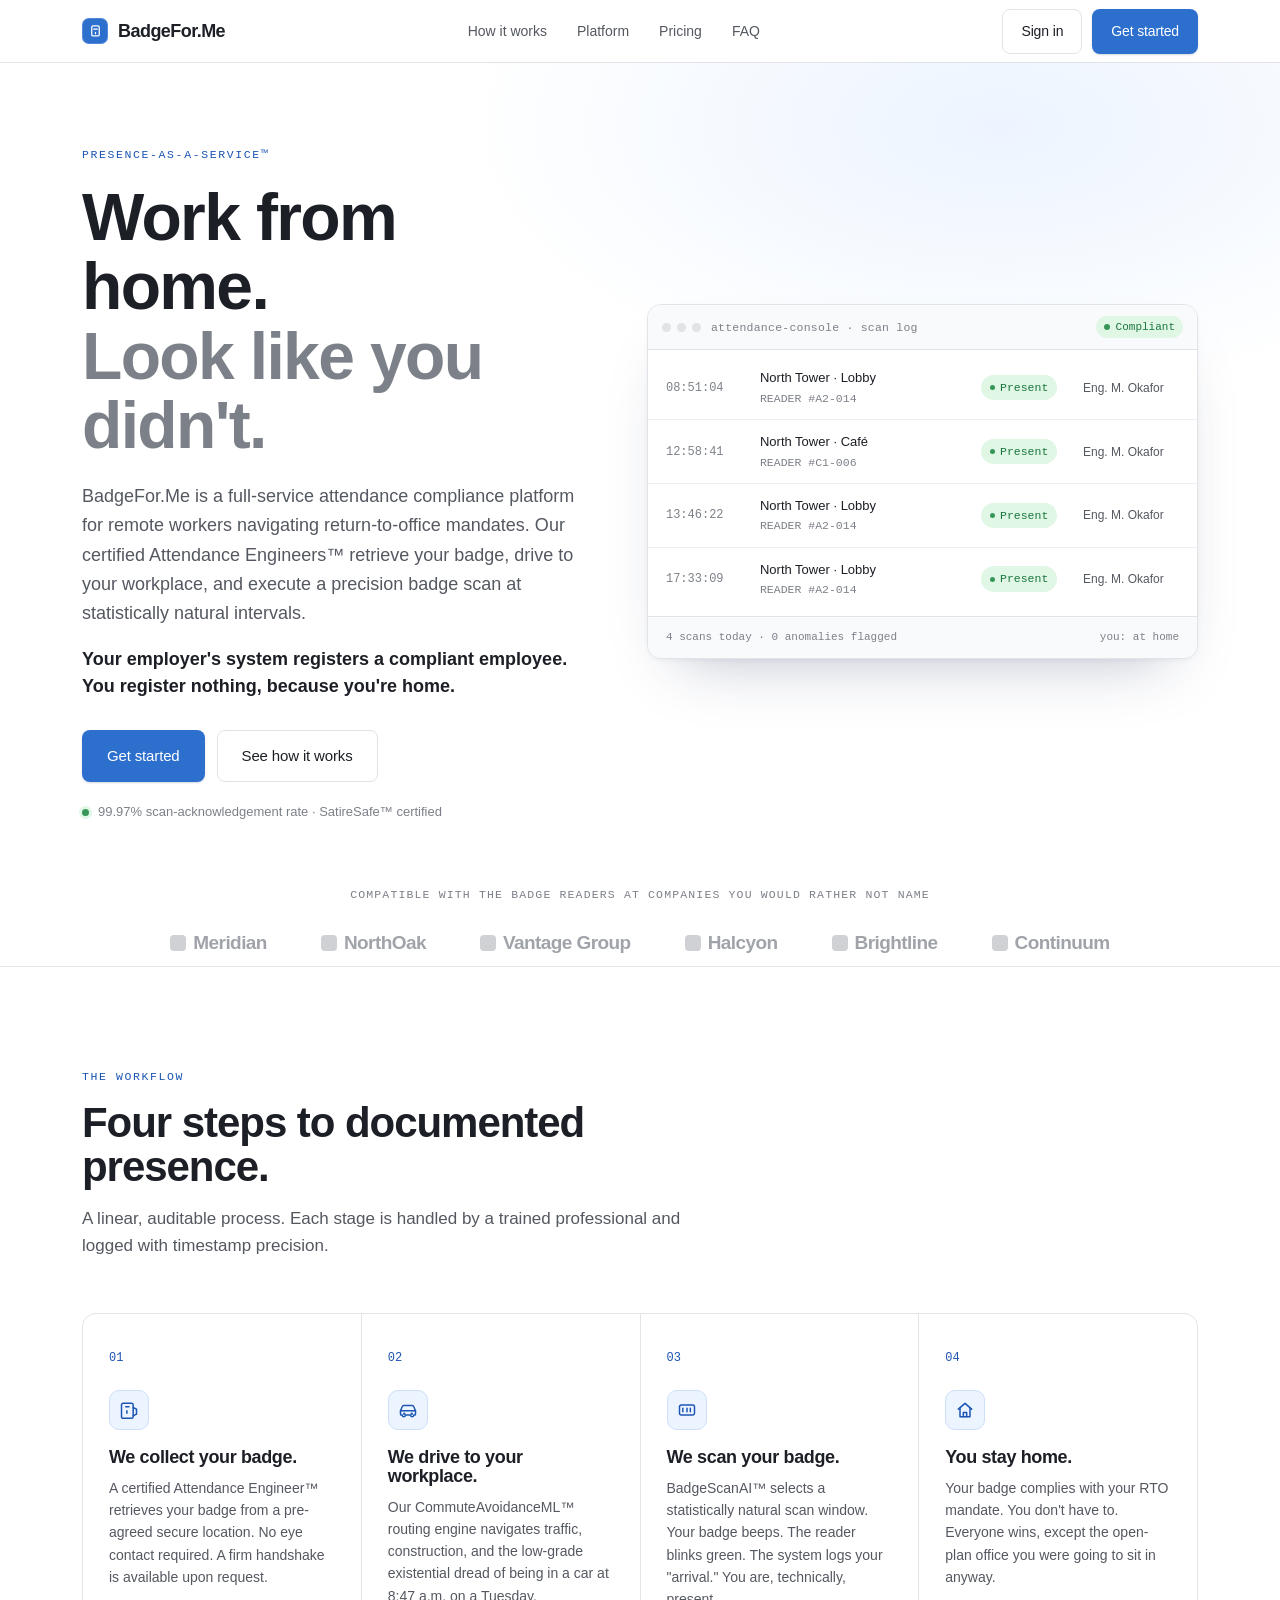
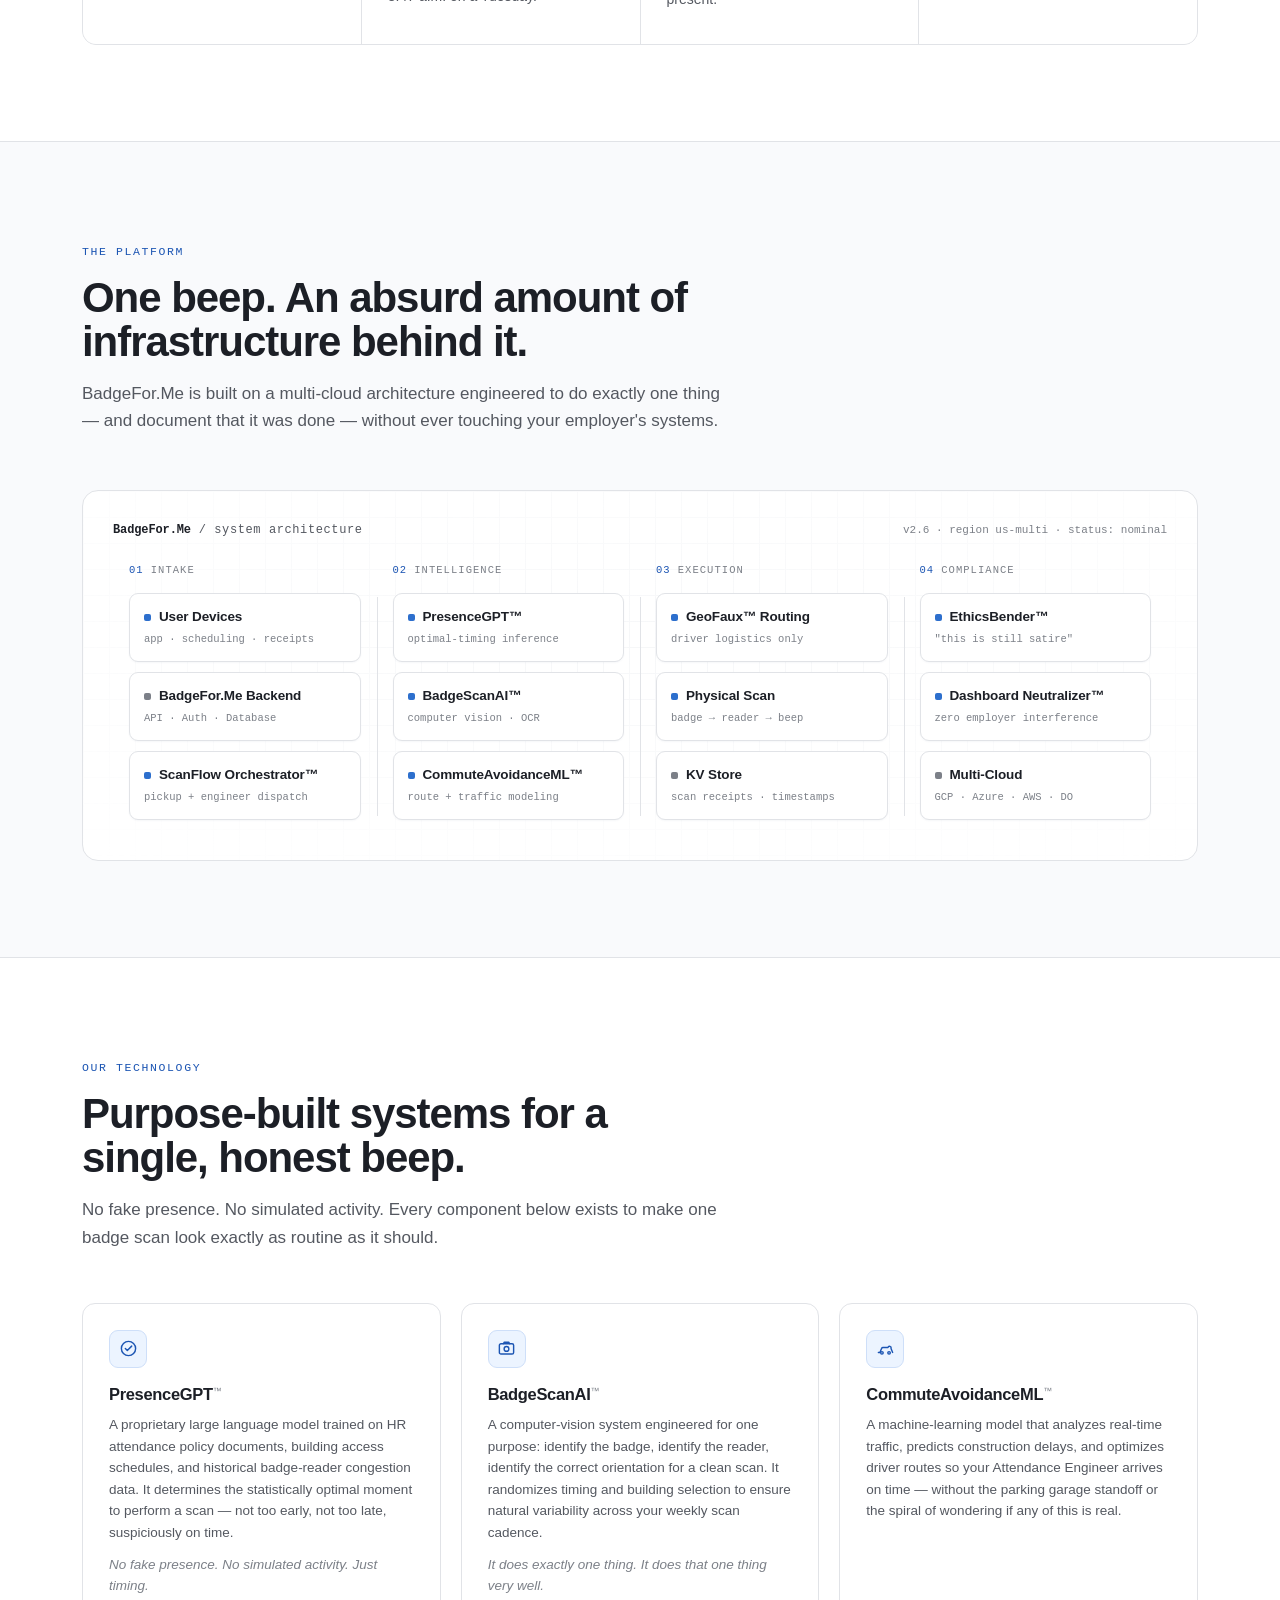
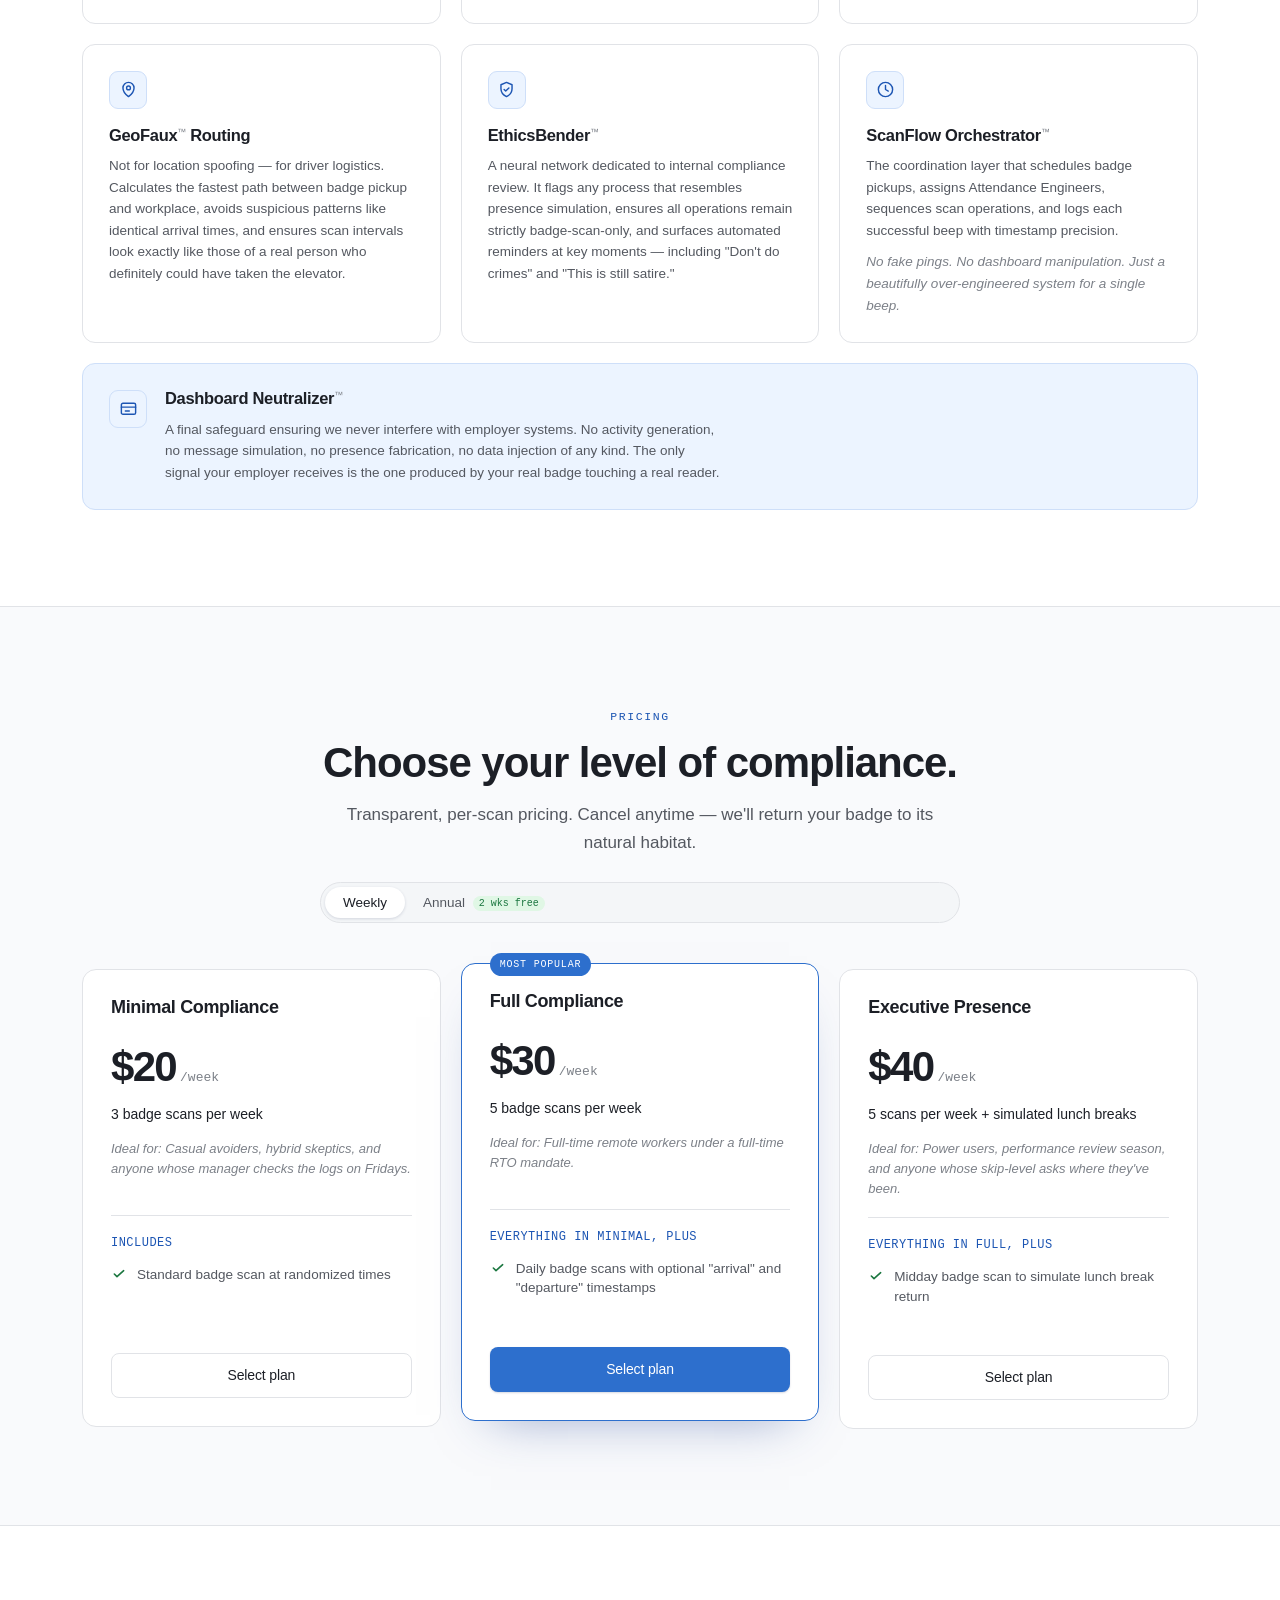
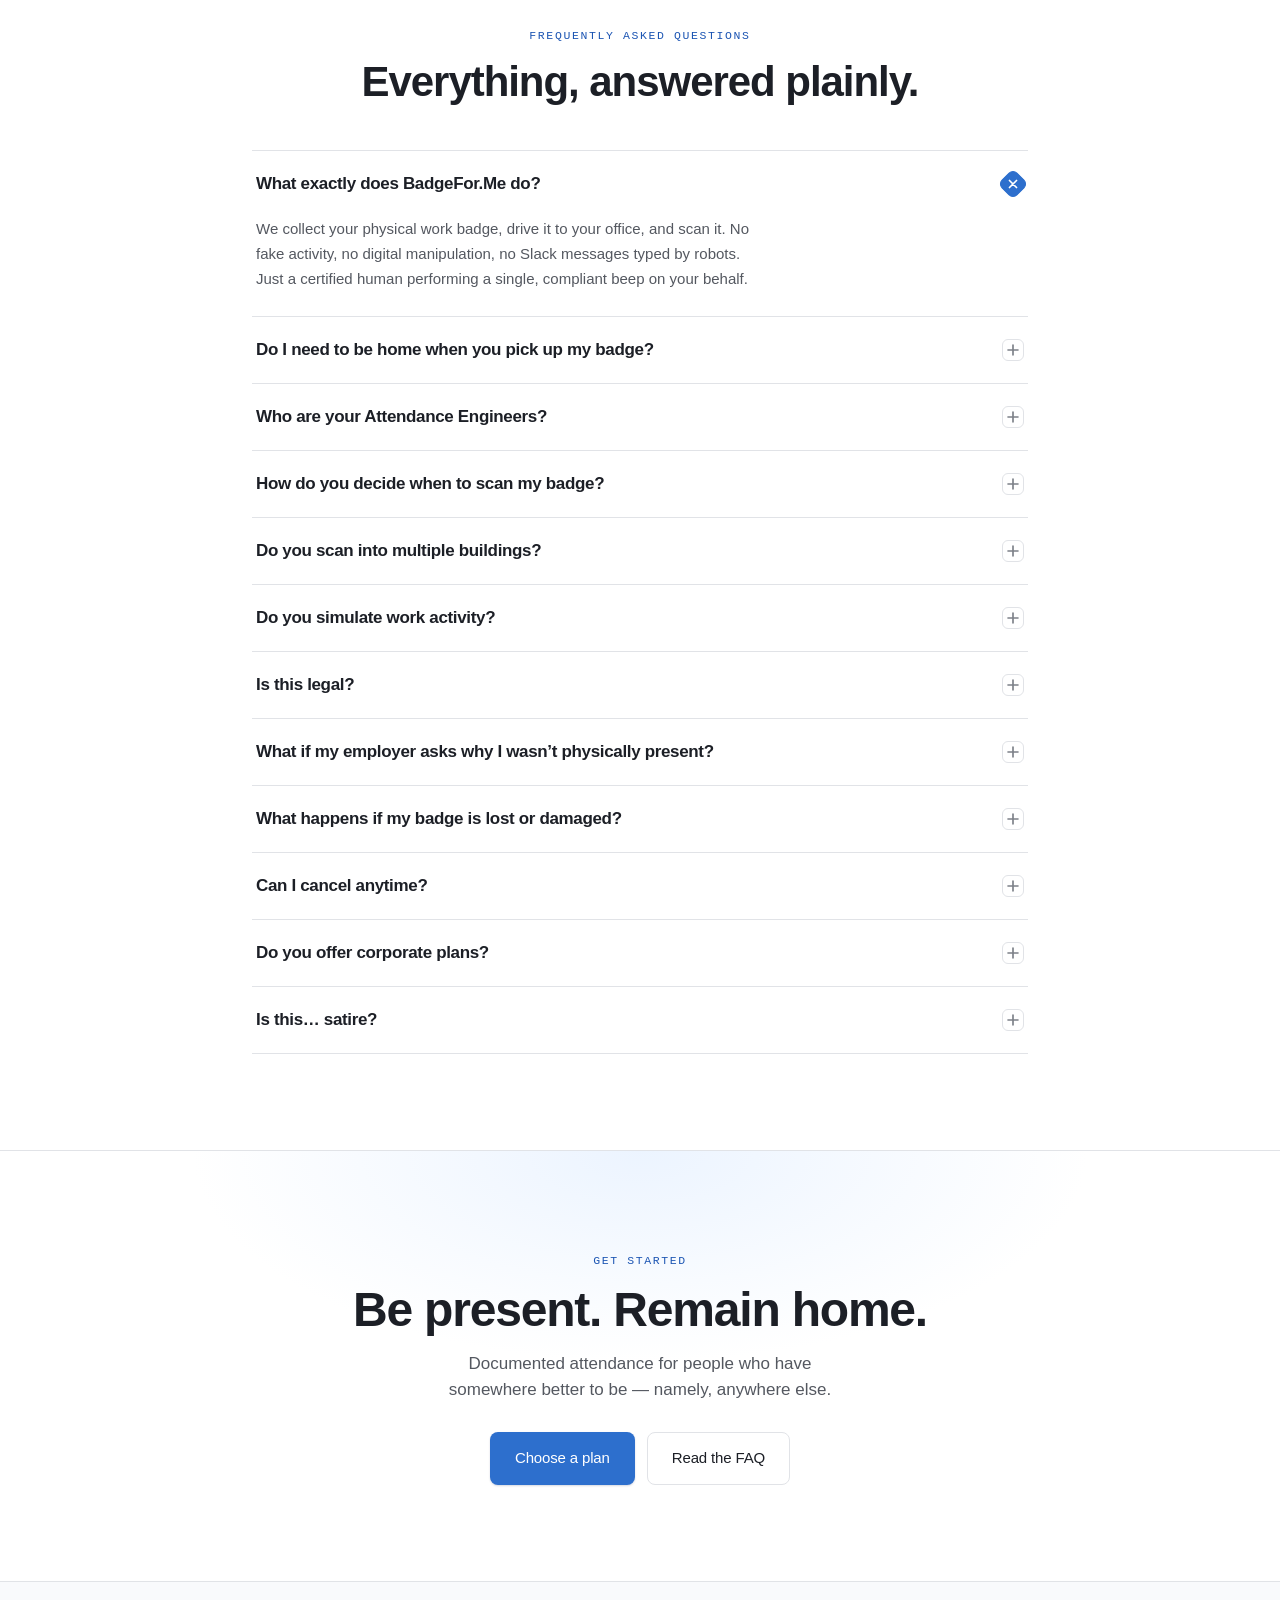
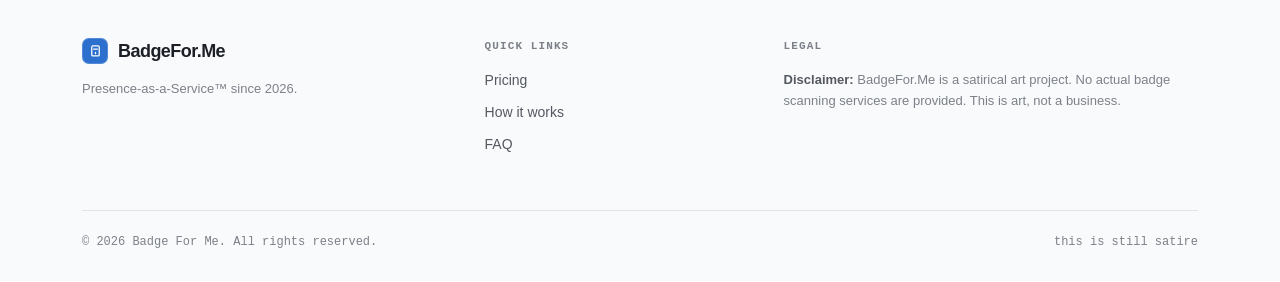
==== index.html @ 97266123 "Add favicon and SEO improvements - Add SVG favicon (badge icon on blue background) - Add canonical U" ====
<!doctype html>
<html lang="en">
  <head>
    <meta charset="UTF-8" />
    <meta name="viewport" content="width=device-width, initial-scale=1.0" />
    <title>BadgeFor.Me — Presence-as-a-Service™ for Remote Workers</title>
    <meta name="description" content="BadgeFor.Me sends certified Attendance Engineers to scan your badge while you work from home. The only RTO compliance solution built for the modern remote worker. (This is satire.)" />
    <meta name="keywords" content="work from home, return to office, RTO mandate, badge scanning, remote work, office attendance" />
    <meta name="theme-color" content="#3b6bce" />
    <link rel="canonical" href="https://badgefor.me/" />
    <link rel="icon" href="/favicon.svg" type="image/svg+xml" />

    <!-- Open Graph -->
    <meta property="og:type" content="website" />
    <meta property="og:url" content="https://badgefor.me/" />
    <meta property="og:site_name" content="BadgeFor.Me" />
    <meta property="og:title" content="BadgeFor.Me — Presence-as-a-Service™" />
    <meta property="og:description" content="Your badge goes to the office. You don't. Professional attendance compliance for remote workers navigating RTO mandates." />
    <meta property="og:image" content="https://badgefor.me/assets/images/hero-badge-scan.jpg" />
    <meta property="og:image:width" content="1200" />
    <meta property="og:image:height" content="630" />

    <!-- Twitter Card -->
    <meta name="twitter:card" content="summary_large_image" />
    <meta name="twitter:title" content="BadgeFor.Me — Presence-as-a-Service™" />
    <meta name="twitter:description" content="Your badge goes to the office. You don't. Professional attendance compliance for remote workers navigating RTO mandates." />
    <meta name="twitter:image" content="https://badgefor.me/assets/images/hero-badge-scan.jpg" />

    <!-- Structured data -->
    <script type="application/ld+json">
    {
      "@context": "https://schema.org",
      "@type": "WebSite",
      "name": "BadgeFor.Me",
      "url": "https://badgefor.me/",
      "description": "Presence-as-a-Service™ — professional badge scanning compliance for remote workers navigating RTO mandates.",
      "potentialAction": {
        "@type": "SearchAction",
        "target": "https://badgefor.me/#pricing"
      }
    }
    </script>

    <link rel="stylesheet" href="css/styles.css" />
  </head>

  <!-- Google tag (gtag.js) -->
  <script async src="https://www.googletagmanager.com/gtag/js?id=G-5RX3SZPR5Z"></script>
  <script>
    window.dataLayer = window.dataLayer || [];
    function gtag() { dataLayer.push(arguments); }
    gtag('js', new Date());
    gtag('config', 'G-5RX3SZPR5Z');
  </script>

  <body>

    <!-- NAV -->
    <header class="nav">
      <div class="wrap nav-in">
        <a class="brand" href="#top">
          <span class="mark">
            <svg viewBox="0 0 24 24" fill="none">
              <rect x="6" y="3" width="12" height="16" rx="2" stroke="#fff" stroke-width="2"/>
              <path d="M9 8h6M12 13.5v2" stroke="#fff" stroke-width="2" stroke-linecap="round"/>
            </svg>
          </span>
          BadgeFor.Me
        </a>
        <nav class="nav-links">
          <a href="#how">How it works</a>
          <a href="#platform">Platform</a>
          <a href="#pricing">Pricing</a>
          <a href="#faq">FAQ</a>
        </nav>
        <div class="nav-cta">
          <a class="btn btn-ghost" href="#">Sign in</a>
          <a class="btn btn-primary" href="#pricing">Get started</a>
        </div>
      </div>
    </header>

    <main id="top">

      <!-- HERO -->
      <section class="hero">
        <div class="wrap hero-grid">
          <div class="hero-copy">
            <span class="eyebrow">Presence-as-a-Service™</span>
            <h1>Work from home.<br><span class="muted">Look like you didn't.</span></h1>
            <p class="lead">BadgeFor.Me is a full-service attendance compliance platform for remote workers navigating return-to-office mandates. Our certified Attendance Engineers™ retrieve your badge, drive to your workplace, and execute a precision badge scan at statistically natural intervals.</p>
            <p class="bold">Your employer's system registers a compliant employee. You register nothing, because you're home.</p>
            <div class="hero-cta">
              <a class="btn btn-primary btn-lg" href="#pricing">Get started</a>
              <a class="btn btn-ghost btn-lg" href="#how">See how it works</a>
            </div>
            <div class="hero-note">
              <span class="dot"></span>
              99.97% scan-acknowledgement rate · SatireSafe™ certified
            </div>
          </div>

          <!-- Attendance console mockup -->
          <div class="console reveal">
            <div class="console-bar">
              <span class="dots"><i></i><i></i><i></i></span>
              <span class="title">attendance-console · scan log</span>
              <span class="stat"><span class="pulse"></span>Compliant</span>
            </div>
            <div class="console-body">
              <div class="crow">
                <span class="ts">08:51:04</span>
                <span class="loc">North Tower · Lobby<small>READER #A2-014</small></span>
                <span class="pill"><i></i>Present</span>
                <span class="eng">Eng. M. Okafor</span>
              </div>
              <div class="crow">
                <span class="ts">12:58:41</span>
                <span class="loc">North Tower · Café<small>READER #C1-006</small></span>
                <span class="pill"><i></i>Present</span>
                <span class="eng">Eng. M. Okafor</span>
              </div>
              <div class="crow">
                <span class="ts">13:46:22</span>
                <span class="loc">North Tower · Lobby<small>READER #A2-014</small></span>
                <span class="pill"><i></i>Present</span>
                <span class="eng">Eng. M. Okafor</span>
              </div>
              <div class="crow">
                <span class="ts">17:33:09</span>
                <span class="loc">North Tower · Lobby<small>READER #A2-014</small></span>
                <span class="pill"><i></i>Present</span>
                <span class="eng">Eng. M. Okafor</span>
              </div>
            </div>
            <div class="console-foot">
              <span>4 scans today · 0 anomalies flagged</span>
              <span>you: at home</span>
            </div>
          </div>
        </div>
      </section>

      <!-- TRUST BAR -->
      <section class="trust">
        <div class="wrap">
          <p>Compatible with the badge readers at companies you would rather not name</p>
          <div class="logos reveal">
            <span><span class="g"></span>Meridian</span>
            <span><span class="g"></span>NorthOak</span>
            <span><span class="g"></span>Vantage&nbsp;Group</span>
            <span><span class="g"></span>Halcyon</span>
            <span><span class="g"></span>Brightline</span>
            <span><span class="g"></span>Continuum</span>
          </div>
        </div>
      </section>

      <!-- HOW IT WORKS -->
      <section class="band" id="how">
        <div class="wrap">
          <div class="sec-head">
            <span class="eyebrow">The workflow</span>
            <h2>Four steps to documented presence.</h2>
            <p>A linear, auditable process. Each stage is handled by a trained professional and logged with timestamp precision.</p>
          </div>
          <div class="steps">
            <div class="step reveal">
              <span class="num">01</span>
              <div class="ico">
                <svg viewBox="0 0 24 24" fill="none" stroke="currentColor" stroke-width="1.8" stroke-linecap="round" stroke-linejoin="round">
                  <rect x="3" y="4" width="14" height="18" rx="2"/>
                  <path d="M8 8h4M9.5 13v3"/>
                  <path d="M17 9l4 2v6l-4 2"/>
                </svg>
              </div>
              <h3>We collect your badge.</h3>
              <p>A certified Attendance Engineer™ retrieves your badge from a pre-agreed secure location. No eye contact required. A firm handshake is available upon request.</p>
            </div>
            <div class="step reveal">
              <span class="num">02</span>
              <div class="ico">
                <svg viewBox="0 0 24 24" fill="none" stroke="currentColor" stroke-width="1.8" stroke-linecap="round" stroke-linejoin="round">
                  <path d="M3 13l2-5a2 2 0 0 1 1.9-1.3h10.2A2 2 0 0 1 19 8l2 5"/>
                  <path d="M3 13h18v4a1 1 0 0 1-1 1h-1a2 2 0 0 1-4 0H9a2 2 0 0 1-4 0H4a1 1 0 0 1-1-1z"/>
                  <circle cx="7.5" cy="16.5" r=".6"/>
                  <circle cx="16.5" cy="16.5" r=".6"/>
                </svg>
              </div>
              <h3>We drive to your workplace.</h3>
              <p>Our CommuteAvoidanceML™ routing engine navigates traffic, construction, and the low-grade existential dread of being in a car at 8:47 a.m. on a Tuesday.</p>
            </div>
            <div class="step reveal">
              <span class="num">03</span>
              <div class="ico">
                <svg viewBox="0 0 24 24" fill="none" stroke="currentColor" stroke-width="1.8" stroke-linecap="round" stroke-linejoin="round">
                  <rect x="3" y="6" width="18" height="12" rx="2"/>
                  <path d="M7 10v4M12 10v4M16 10v4"/>
                </svg>
              </div>
              <h3>We scan your badge.</h3>
              <p>BadgeScanAI™ selects a statistically natural scan window. Your badge beeps. The reader blinks green. The system logs your "arrival." You are, technically, present.</p>
            </div>
            <div class="step reveal">
              <span class="num">04</span>
              <div class="ico">
                <svg viewBox="0 0 24 24" fill="none" stroke="currentColor" stroke-width="1.8" stroke-linecap="round" stroke-linejoin="round">
                  <path d="M4 11l8-7 8 7"/>
                  <path d="M6 9.5V20h12V9.5"/>
                  <path d="M10 20v-5h4v5"/>
                </svg>
              </div>
              <h3>You stay home.</h3>
              <p>Your badge complies with your RTO mandate. You don't have to. Everyone wins, except the open-plan office you were going to sit in anyway.</p>
            </div>
          </div>
        </div>
      </section>

      <!-- PLATFORM / ARCHITECTURE -->
      <section class="band alt" id="platform">
        <div class="wrap">
          <div class="sec-head">
            <span class="eyebrow">The platform</span>
            <h2>One beep. An absurd amount of infrastructure behind it.</h2>
            <p>BadgeFor.Me is built on a multi-cloud architecture engineered to do exactly one thing — and document that it was done — without ever touching your employer's systems.</p>
          </div>

          <div class="arch reveal">
            <div class="arch-head">
              <span class="t"><b>BadgeFor.Me</b>&nbsp;/ system architecture</span>
              <span class="v">v2.6 · region us-multi · status: nominal</span>
            </div>
            <div class="arch-cols">
              <div class="arch-col">
                <div class="lbl"><b>01</b> Intake</div>
                <div class="node">
                  <div class="nt"><span class="d"></span>User Devices</div>
                  <div class="nd">app · scheduling · receipts</div>
                </div>
                <div class="node muted">
                  <div class="nt"><span class="d"></span>BadgeFor.Me Backend</div>
                  <div class="nd">API · Auth · Database</div>
                </div>
                <div class="node">
                  <div class="nt"><span class="d"></span>ScanFlow Orchestrator™</div>
                  <div class="nd">pickup + engineer dispatch</div>
                </div>
              </div>
              <div class="arch-col">
                <div class="lbl"><b>02</b> Intelligence</div>
                <div class="node">
                  <div class="nt"><span class="d"></span>PresenceGPT™</div>
                  <div class="nd">optimal-timing inference</div>
                </div>
                <div class="node">
                  <div class="nt"><span class="d"></span>BadgeScanAI™</div>
                  <div class="nd">computer vision · OCR</div>
                </div>
                <div class="node">
                  <div class="nt"><span class="d"></span>CommuteAvoidanceML™</div>
                  <div class="nd">route + traffic modeling</div>
                </div>
              </div>
              <div class="arch-col">
                <div class="lbl"><b>03</b> Execution</div>
                <div class="node">
                  <div class="nt"><span class="d"></span>GeoFaux™ Routing</div>
                  <div class="nd">driver logistics only</div>
                </div>
                <div class="node">
                  <div class="nt"><span class="d"></span>Physical Scan</div>
                  <div class="nd">badge → reader → beep</div>
                </div>
                <div class="node muted">
                  <div class="nt"><span class="d"></span>KV Store</div>
                  <div class="nd">scan receipts · timestamps</div>
                </div>
              </div>
              <div class="arch-col">
                <div class="lbl"><b>04</b> Compliance</div>
                <div class="node">
                  <div class="nt"><span class="d"></span>EthicsBender™</div>
                  <div class="nd">"this is still satire"</div>
                </div>
                <div class="node">
                  <div class="nt"><span class="d"></span>Dashboard Neutralizer™</div>
                  <div class="nd">zero employer interference</div>
                </div>
                <div class="node muted">
                  <div class="nt"><span class="d"></span>Multi-Cloud</div>
                  <div class="nd">GCP · Azure · AWS · DO</div>
                </div>
              </div>
            </div>
          </div>
        </div>
      </section>

      <!-- TECHNOLOGY FEATURES -->
      <section class="band">
        <div class="wrap">
          <div class="sec-head">
            <span class="eyebrow">Our technology</span>
            <h2>Purpose-built systems for a single, honest beep.</h2>
            <p>No fake presence. No simulated activity. Every component below exists to make one badge scan look exactly as routine as it should.</p>
          </div>
          <div class="feat-grid">
            <div class="feat reveal">
              <div class="ico">
                <svg viewBox="0 0 24 24" fill="none" stroke="currentColor" stroke-width="1.8" stroke-linecap="round" stroke-linejoin="round">
                  <circle cx="12" cy="12" r="9"/>
                  <path d="M8 12l2.5 2.5L16 9"/>
                </svg>
              </div>
              <h3>PresenceGPT<sup>™</sup></h3>
              <p>A proprietary large language model trained on HR attendance policy documents, building access schedules, and historical badge-reader congestion data. It determines the statistically optimal moment to perform a scan — not too early, not too late, suspiciously on time.</p>
              <p class="tail">No fake presence. No simulated activity. Just timing.</p>
            </div>
            <div class="feat reveal">
              <div class="ico">
                <svg viewBox="0 0 24 24" fill="none" stroke="currentColor" stroke-width="1.8" stroke-linecap="round" stroke-linejoin="round">
                  <rect x="3" y="6" width="18" height="13" rx="2"/>
                  <circle cx="12" cy="12.5" r="3"/>
                  <path d="M8 6l1.2-2h5.6L16 6"/>
                </svg>
              </div>
              <h3>BadgeScanAI<sup>™</sup></h3>
              <p>A computer-vision system engineered for one purpose: identify the badge, identify the reader, identify the correct orientation for a clean scan. It randomizes timing and building selection to ensure natural variability across your weekly scan cadence.</p>
              <p class="tail">It does exactly one thing. It does that one thing very well.</p>
            </div>
            <div class="feat reveal">
              <div class="ico">
                <svg viewBox="0 0 24 24" fill="none" stroke="currentColor" stroke-width="1.8" stroke-linecap="round" stroke-linejoin="round">
                  <path d="M3 17h2l2-5a2 2 0 0 1 1.9-1.3h6.2A2 2 0 0 1 19 12l2 5"/>
                  <circle cx="7.5" cy="17.5" r="1.6"/>
                  <circle cx="16.5" cy="17.5" r="1.6"/>
                </svg>
              </div>
              <h3>CommuteAvoidanceML<sup>™</sup></h3>
              <p>A machine-learning model that analyzes real-time traffic, predicts construction delays, and optimizes driver routes so your Attendance Engineer arrives on time — without the parking garage standoff or the spiral of wondering if any of this is real.</p>
            </div>
            <div class="feat reveal">
              <div class="ico">
                <svg viewBox="0 0 24 24" fill="none" stroke="currentColor" stroke-width="1.8" stroke-linecap="round" stroke-linejoin="round">
                  <path d="M12 21s7-5.2 7-11a7 7 0 1 0-14 0c0 5.8 7 11 7 11z"/>
                  <circle cx="12" cy="10" r="2.4"/>
                </svg>
              </div>
              <h3>GeoFaux<sup>™</sup> Routing</h3>
              <p>Not for location spoofing — for driver logistics. Calculates the fastest path between badge pickup and workplace, avoids suspicious patterns like identical arrival times, and ensures scan intervals look exactly like those of a real person who definitely could have taken the elevator.</p>
            </div>
            <div class="feat reveal">
              <div class="ico">
                <svg viewBox="0 0 24 24" fill="none" stroke="currentColor" stroke-width="1.8" stroke-linecap="round" stroke-linejoin="round">
                  <path d="M12 3l7 3v5c0 4.5-3 8-7 10-4-2-7-5.5-7-10V6z"/>
                  <path d="M9 12l2 2 4-4"/>
                </svg>
              </div>
              <h3>EthicsBender<sup>™</sup></h3>
              <p>A neural network dedicated to internal compliance review. It flags any process that resembles presence simulation, ensures all operations remain strictly badge-scan-only, and surfaces automated reminders at key moments — including "Don't do crimes" and "This is still satire."</p>
            </div>
            <div class="feat reveal">
              <div class="ico">
                <svg viewBox="0 0 24 24" fill="none" stroke="currentColor" stroke-width="1.8" stroke-linecap="round" stroke-linejoin="round">
                  <circle cx="12" cy="12" r="9"/>
                  <path d="M12 7v5l3.5 2"/>
                </svg>
              </div>
              <h3>ScanFlow Orchestrator<sup>™</sup></h3>
              <p>The coordination layer that schedules badge pickups, assigns Attendance Engineers, sequences scan operations, and logs each successful beep with timestamp precision.</p>
              <p class="tail">No fake pings. No dashboard manipulation. Just a beautifully over-engineered system for a single beep.</p>
            </div>
          </div>

          <!-- Dashboard Neutralizer — highlighted full-width card -->
          <div class="feat reveal" style="margin-top:20px;border-color:var(--accent-line);background:var(--accent-wash)">
            <div style="display:grid;grid-template-columns:38px 1fr;gap:18px;align-items:start">
              <div class="ico" style="margin:0">
                <svg viewBox="0 0 24 24" fill="none" stroke="currentColor" stroke-width="1.8" stroke-linecap="round" stroke-linejoin="round">
                  <rect x="3" y="4" width="18" height="14" rx="2"/>
                  <path d="M3 9h18M8 14h5"/>
                </svg>
              </div>
              <div>
                <h3>Dashboard Neutralizer<sup>™</sup></h3>
                <p style="max-width:74ch">A final safeguard ensuring we never interfere with employer systems. No activity generation, no message simulation, no presence fabrication, no data injection of any kind. The only signal your employer receives is the one produced by your real badge touching a real reader.</p>
              </div>
            </div>
          </div>
        </div>
      </section>

      <!-- PRICING -->
      <section class="band alt" id="pricing">
        <div class="wrap">
          <div class="sec-head center">
            <span class="eyebrow">Pricing</span>
            <h2>Choose your level of compliance.</h2>
            <p>Transparent, per-scan pricing. Cancel anytime — we'll return your badge to its natural habitat.</p>
            <div class="toggle" id="billToggle" style="display:flex">
              <span class="knob" id="knob"></span>
              <button class="on" data-mode="weekly">Weekly</button>
              <button data-mode="annual">Annual <span class="save">2 wks free</span></button>
            </div>
          </div>

          <div class="prices">
            <div class="plan reveal">
              <h3>Minimal Compliance</h3>
              <div class="price">
                <span class="amt" data-w="$20" data-a="$1,000">$20</span>
                <span class="per" data-w="/week" data-a="/year">/week</span>
              </div>
              <div class="scans">3 badge scans per week</div>
              <p class="ideal">Ideal for: Casual avoiders, hybrid skeptics, and anyone whose manager checks the logs on Fridays.</p>
              <div class="inc">Includes</div>
              <ul>
                <li>
                  <svg viewBox="0 0 24 24" fill="none" stroke="currentColor" stroke-width="2.4" stroke-linecap="round" stroke-linejoin="round"><path d="M5 12l4 4L19 7"/></svg>
                  Standard badge scan at randomized times
                </li>
              </ul>
              <a class="btn btn-ghost" href="#">Select plan</a>
            </div>

            <div class="plan pop reveal">
              <span class="tag">Most popular</span>
              <h3>Full Compliance</h3>
              <div class="price">
                <span class="amt" data-w="$30" data-a="$1,500">$30</span>
                <span class="per" data-w="/week" data-a="/year">/week</span>
              </div>
              <div class="scans">5 badge scans per week</div>
              <p class="ideal">Ideal for: Full-time remote workers under a full-time RTO mandate.</p>
              <div class="inc">Everything in Minimal, plus</div>
              <ul>
                <li>
                  <svg viewBox="0 0 24 24" fill="none" stroke="currentColor" stroke-width="2.4" stroke-linecap="round" stroke-linejoin="round"><path d="M5 12l4 4L19 7"/></svg>
                  Daily badge scans with optional "arrival" and "departure" timestamps
                </li>
              </ul>
              <a class="btn btn-primary" href="#">Select plan</a>
            </div>

            <div class="plan reveal">
              <h3>Executive Presence</h3>
              <div class="price">
                <span class="amt" data-w="$40" data-a="$2,000">$40</span>
                <span class="per" data-w="/week" data-a="/year">/week</span>
              </div>
              <div class="scans">5 scans per week + simulated lunch breaks</div>
              <p class="ideal">Ideal for: Power users, performance review season, and anyone whose skip-level asks where they've been.</p>
              <div class="inc">Everything in Full, plus</div>
              <ul>
                <li>
                  <svg viewBox="0 0 24 24" fill="none" stroke="currentColor" stroke-width="2.4" stroke-linecap="round" stroke-linejoin="round"><path d="M5 12l4 4L19 7"/></svg>
                  Midday badge scan to simulate lunch break return
                </li>
              </ul>
              <a class="btn btn-ghost" href="#">Select plan</a>
            </div>
          </div>
        </div>
      </section>

      <!-- FAQ -->
      <section class="band" id="faq">
        <div class="wrap" style="max-width:840px">
          <div class="sec-head center">
            <span class="eyebrow">Frequently asked questions</span>
            <h2>Everything, answered plainly.</h2>
          </div>
          <div class="faq-wrap" id="faqList"></div>
        </div>
      </section>

      <!-- FINAL CTA -->
      <section class="cta-band">
        <div class="wrap">
          <span class="eyebrow">Get started</span>
          <h2 style="margin-top:14px">Be present. Remain home.</h2>
          <p>Documented attendance for people who have somewhere better to be — namely, anywhere else.</p>
          <div class="hero-cta" style="justify-content:center;margin-top:30px">
            <a class="btn btn-primary btn-lg" href="#pricing">Choose a plan</a>
            <a class="btn btn-ghost btn-lg" href="#faq">Read the FAQ</a>
          </div>
        </div>
      </section>

    </main>

    <!-- FOOTER -->
    <footer>
      <div class="wrap">
        <div class="foot-grid">
          <div>
            <a class="brand" href="#top">
              <span class="mark">
                <svg viewBox="0 0 24 24" fill="none">
                  <rect x="6" y="3" width="12" height="16" rx="2" stroke="#fff" stroke-width="2"/>
                  <path d="M9 8h6M12 13.5v2" stroke="#fff" stroke-width="2" stroke-linecap="round"/>
                </svg>
              </span>
              BadgeFor.Me
            </a>
            <p class="since">Presence-as-a-Service™ since 2026.</p>
          </div>
          <div class="foot-col">
            <h4>Quick links</h4>
            <a href="#pricing">Pricing</a>
            <a href="#how">How it works</a>
            <a href="#faq">FAQ</a>
          </div>
          <div class="foot-col">
            <h4>Legal</h4>
            <p><b>Disclaimer:</b> BadgeFor.Me is a satirical art project. No actual badge scanning services are provided. This is art, not a business.</p>
          </div>
        </div>
        <div class="foot-bottom">
          <span>&copy; 2026 Badge For Me. All rights reserved.</span>
          <span>this is still satire</span>
        </div>
      </div>
    </footer>

    <script src="js/main.js"></script>
  </body>
</html>
---- css/styles.css ----
:root {
  --paper: #ffffff;
  --paper-2: oklch(0.986 0.003 256);
  --paper-3: oklch(0.972 0.004 256);
  --ink: oklch(0.24 0.014 262);
  --ink-2: oklch(0.46 0.014 262);
  --ink-3: oklch(0.6 0.012 262);
  --line: oklch(0.915 0.006 262);
  --line-2: oklch(0.95 0.005 262);
  --accent: oklch(0.55 0.16 258);
  --accent-ink: oklch(0.47 0.16 260);
  --accent-wash: oklch(0.965 0.018 258);
  --accent-line: oklch(0.9 0.04 258);
  --green: oklch(0.6 0.13 152);
  --green-ink: oklch(0.5 0.12 152);
  --green-wash: oklch(0.955 0.035 152);
  --radius: 10px;
  --maxw: 1180px;
  --sans: "Helvetica Neue", Helvetica, Arial, sans-serif;
  --mono: ui-monospace, "SFMono-Regular", "Menlo", "Consolas", monospace;
}

*, *::before, *::after { box-sizing: border-box; margin: 0; padding: 0; }
html { scroll-behavior: smooth; }
body {
  font-family: var(--sans);
  color: var(--ink);
  background: var(--paper);
  -webkit-font-smoothing: antialiased;
  text-rendering: optimizeLegibility;
  line-height: 1.5;
  font-size: 16px;
}
a { color: inherit; text-decoration: none; }
.wrap { max-width: var(--maxw); margin: 0 auto; padding: 0 32px; }
.mono { font-family: var(--mono); }
.eyebrow {
  font-family: var(--mono);
  font-size: 11.5px;
  letter-spacing: .14em;
  text-transform: uppercase;
  color: var(--accent-ink);
  font-weight: 500;
}
h1, h2, h3 { letter-spacing: -0.025em; line-height: 1.05; font-weight: 700; }
.sub { color: var(--ink-2); font-size: 17px; line-height: 1.6; }
.reveal {
  opacity: 0;
  transform: translateY(14px);
  transition: opacity .7s cubic-bezier(.2,.7,.2,1), transform .7s cubic-bezier(.2,.7,.2,1);
}
.reveal.in { opacity: 1; transform: none; }
@media (prefers-reduced-motion: reduce) { .reveal { opacity: 1; transform: none; transition: none; } }
@media print { .reveal { opacity: 1 !important; transform: none !important; } }

/* ---------- buttons ---------- */
.btn {
  display: inline-flex;
  align-items: center;
  gap: 8px;
  font-size: 14px;
  font-weight: 500;
  letter-spacing: -0.01em;
  padding: 11px 18px;
  border-radius: 8px;
  border: 1px solid transparent;
  cursor: pointer;
  transition: .18s ease;
  white-space: nowrap;
  font-family: var(--sans);
}
.btn-primary { background: var(--accent); color: #fff; box-shadow: 0 1px 2px rgba(20,40,90,.18); }
.btn-primary:hover { background: var(--accent-ink); transform: translateY(-1px); box-shadow: 0 6px 16px -6px rgba(30,60,130,.4); }
.btn-ghost { background: var(--paper); color: var(--ink); border-color: var(--line); }
.btn-ghost:hover { border-color: var(--ink-3); background: var(--paper-2); }
.btn-lg { padding: 14px 24px; font-size: 15px; }

/* ---------- nav ---------- */
header.nav {
  position: sticky;
  top: 0;
  z-index: 50;
  background: color-mix(in oklch, var(--paper) 86%, transparent);
  backdrop-filter: blur(12px);
  border-bottom: 1px solid var(--line);
}
.nav-in {
  display: flex;
  align-items: center;
  justify-content: space-between;
  height: 62px;
}
.brand {
  display: flex;
  align-items: center;
  gap: 10px;
  font-weight: 700;
  letter-spacing: -0.03em;
  font-size: 18px;
}
.brand .mark {
  width: 26px;
  height: 26px;
  border-radius: 7px;
  background: var(--accent);
  display: grid;
  place-items: center;
  box-shadow: inset 0 0 0 1px rgba(255,255,255,.18);
}
.brand .mark svg { width: 15px; height: 15px; }
.nav-links { display: flex; gap: 30px; align-items: center; }
.nav-links a { font-size: 14px; color: var(--ink-2); transition: .15s; }
.nav-links a:hover { color: var(--ink); }
.nav-cta { display: flex; gap: 10px; align-items: center; }
@media (max-width: 840px) {
  .nav-links { display: none; }
  .nav-cta .btn-ghost { display: none; }
}

/* ---------- hero ---------- */
.hero { padding: 78px 0 24px; position: relative; overflow: hidden; }
.hero::before {
  content: "";
  position: absolute;
  inset: 0;
  background: radial-gradient(60% 50% at 78% 8%, var(--accent-wash), transparent 70%);
  z-index: -1;
}
.hero-grid { display: grid; grid-template-columns: 1.02fr 1.1fr; gap: 54px; align-items: center; }
.hero h1 { font-size: clamp(40px, 5.4vw, 66px); margin: 18px 0 0; }
.hero h1 .muted { color: var(--ink-3); }
.hero-copy p.lead { margin-top: 22px; font-size: 18px; color: var(--ink-2); line-height: 1.62; max-width: 30em; }
.hero-copy p.bold { margin-top: 18px; font-size: 18px; font-weight: 600; color: var(--ink); max-width: 30em; line-height: 1.5; }
.hero-cta { display: flex; gap: 12px; margin-top: 30px; flex-wrap: wrap; }
.hero-note { margin-top: 20px; display: flex; align-items: center; gap: 9px; font-size: 13px; color: var(--ink-3); }
.hero-note .dot { width: 7px; height: 7px; border-radius: 50%; background: var(--green); box-shadow: 0 0 0 3px var(--green-wash); }
@media (max-width: 900px) { .hero-grid { grid-template-columns: 1fr; gap: 40px; } }

/* ---------- console mockup ---------- */
.console {
  border: 1px solid var(--line);
  border-radius: 14px;
  background: var(--paper);
  box-shadow: 0 30px 60px -34px rgba(28,42,86,.34), 0 2px 6px -2px rgba(28,42,86,.08);
  overflow: hidden;
}
.console-bar {
  display: flex;
  align-items: center;
  gap: 10px;
  padding: 11px 14px;
  border-bottom: 1px solid var(--line);
  background: var(--paper-2);
}
.console-bar .dots { display: flex; gap: 6px; }
.console-bar .dots i { width: 9px; height: 9px; border-radius: 50%; background: var(--line); display: block; }
.console-bar .title { font-family: var(--mono); font-size: 11.5px; color: var(--ink-3); letter-spacing: .02em; }
.console-bar .stat {
  margin-left: auto;
  display: flex;
  align-items: center;
  gap: 6px;
  font-family: var(--mono);
  font-size: 11px;
  color: var(--green-ink);
  background: var(--green-wash);
  padding: 3px 8px;
  border-radius: 20px;
}
.console-bar .stat .pulse { width: 6px; height: 6px; border-radius: 50%; background: var(--green); animation: pulse 2s infinite; }
@keyframes pulse { 0%, 100% { opacity: 1; } 50% { opacity: .35; } }
.console-body { padding: 6px 0; }
.crow {
  display: grid;
  grid-template-columns: 84px 1fr 92px 96px;
  gap: 10px;
  align-items: center;
  padding: 12px 18px;
  border-bottom: 1px solid var(--line-2);
  font-size: 13px;
}
.crow:last-child { border-bottom: 0; }
.crow .ts { font-family: var(--mono); font-size: 12px; color: var(--ink-3); }
.crow .loc { font-weight: 500; }
.crow .loc small { display: block; font-weight: 400; color: var(--ink-3); font-size: 11.5px; font-family: var(--mono); margin-top: 2px; }
.crow .eng { font-size: 12px; color: var(--ink-2); }
.pill {
  justify-self: start;
  display: inline-flex;
  align-items: center;
  gap: 5px;
  font-size: 11.5px;
  font-weight: 500;
  color: var(--green-ink);
  background: var(--green-wash);
  padding: 4px 9px;
  border-radius: 20px;
  font-family: var(--mono);
}
.pill i { width: 5px; height: 5px; border-radius: 50%; background: var(--green); display: block; }
.console-foot {
  display: flex;
  align-items: center;
  justify-content: space-between;
  padding: 12px 18px;
  border-top: 1px solid var(--line);
  background: var(--paper-2);
  font-family: var(--mono);
  font-size: 11px;
  color: var(--ink-3);
}

/* ---------- trust bar ---------- */
.trust { padding: 40px 0 8px; }
.trust p { text-align: center; font-family: var(--mono); font-size: 11.5px; letter-spacing: .1em; text-transform: uppercase; color: var(--ink-3); }
.logos { display: flex; flex-wrap: wrap; gap: 38px 54px; justify-content: center; align-items: center; margin-top: 26px; }
.logos span { font-weight: 700; font-size: 19px; letter-spacing: -0.03em; color: var(--ink-3); opacity: .72; display: flex; align-items: center; gap: 7px; }
.logos span .g { width: 16px; height: 16px; border-radius: 4px; background: var(--ink-3); opacity: .5; }

/* ---------- section band ---------- */
section.band { padding: 96px 0; border-top: 1px solid var(--line); }
.band.alt { background: var(--paper-2); }
.sec-head { max-width: 640px; }
.sec-head.center { margin: 0 auto; text-align: center; }
.sec-head h2 { font-size: clamp(30px, 3.6vw, 42px); margin-top: 14px; }
.sec-head p { margin-top: 16px; font-size: 17px; color: var(--ink-2); line-height: 1.6; }

/* ---------- how it works ---------- */
.steps {
  display: grid;
  grid-template-columns: repeat(4, 1fr);
  gap: 1px;
  margin-top: 54px;
  background: var(--line);
  border: 1px solid var(--line);
  border-radius: 14px;
  overflow: hidden;
}
.step { background: var(--paper); padding: 30px 26px 34px; }
.step .num { font-family: var(--mono); font-size: 12px; color: var(--accent-ink); font-weight: 500; }
.step .ico {
  margin: 22px 0 18px;
  width: 40px;
  height: 40px;
  border-radius: 10px;
  background: var(--accent-wash);
  border: 1px solid var(--accent-line);
  display: grid;
  place-items: center;
  color: var(--accent-ink);
}
.step .ico svg { width: 20px; height: 20px; }
.step h3 { font-size: 18px; letter-spacing: -0.02em; }
.step p { margin-top: 10px; font-size: 14px; color: var(--ink-2); line-height: 1.58; }
@media (max-width: 880px) { .steps { grid-template-columns: repeat(2, 1fr); } }
@media (max-width: 520px) { .steps { grid-template-columns: 1fr; } }

/* ---------- platform / architecture ---------- */
.arch {
  margin-top: 56px;
  border: 1px solid var(--line);
  border-radius: 16px;
  background: var(--paper);
  padding: 30px;
  position: relative;
  overflow: hidden;
}
.arch::before {
  content: "";
  position: absolute;
  inset: 0;
  background-image:
    linear-gradient(var(--line-2) 1px, transparent 1px),
    linear-gradient(90deg, var(--line-2) 1px, transparent 1px);
  background-size: 26px 26px;
  opacity: .5;
  mask-image: radial-gradient(80% 80% at 50% 40%, #000, transparent);
}
.arch-head {
  display: flex;
  justify-content: space-between;
  align-items: baseline;
  position: relative;
  margin-bottom: 24px;
}
.arch-head .t { font-family: var(--mono); font-size: 12px; letter-spacing: .05em; color: var(--ink-2); }
.arch-head .t b { color: var(--ink); letter-spacing: -0.01em; }
.arch-head .v { font-family: var(--mono); font-size: 11px; color: var(--ink-3); }
.arch-cols { display: grid; grid-template-columns: repeat(4, 1fr); gap: 0; position: relative; }
.arch-col { padding: 0 16px; position: relative; }
.arch-col + .arch-col::before {
  content: "";
  position: absolute;
  left: 0;
  top: 34px;
  bottom: 14px;
  width: 1px;
  background: var(--line);
}
.arch-col .lbl {
  font-family: var(--mono);
  font-size: 10.5px;
  letter-spacing: .1em;
  text-transform: uppercase;
  color: var(--ink-3);
  margin-bottom: 14px;
  display: flex;
  align-items: center;
  gap: 7px;
}
.arch-col .lbl b { color: var(--accent-ink); font-weight: 500; }
.node {
  background: var(--paper);
  border: 1px solid var(--line);
  border-radius: 9px;
  padding: 13px 14px;
  margin-bottom: 10px;
  box-shadow: 0 1px 2px rgba(30,45,90,.04);
  transition: .18s;
}
.node:hover { border-color: var(--accent-line); box-shadow: 0 8px 20px -12px rgba(40,70,150,.3); transform: translateY(-1px); }
.node .nt { font-size: 13.5px; font-weight: 600; letter-spacing: -0.01em; display: flex; align-items: center; gap: 8px; }
.node .nt .d { width: 7px; height: 7px; border-radius: 2px; background: var(--accent); flex: none; }
.node .nd { font-family: var(--mono); font-size: 10.5px; color: var(--ink-3); margin-top: 5px; }
.node.muted .nt .d { background: var(--ink-3); }
@media (max-width: 880px) {
  .arch-cols { grid-template-columns: repeat(2, 1fr); gap: 18px; }
  .arch-col + .arch-col::before { display: none; }
}
@media (max-width: 520px) { .arch-cols { grid-template-columns: 1fr; } }

/* ---------- features ---------- */
.feat-grid { display: grid; grid-template-columns: repeat(3, 1fr); gap: 20px; margin-top: 52px; }
.feat {
  border: 1px solid var(--line);
  border-radius: 13px;
  padding: 26px;
  background: var(--paper);
  transition: .2s;
}
.feat:hover { border-color: var(--accent-line); box-shadow: 0 14px 34px -22px rgba(40,70,150,.4); }
.feat .ico {
  width: 38px;
  height: 38px;
  border-radius: 9px;
  background: var(--accent-wash);
  border: 1px solid var(--accent-line);
  display: grid;
  place-items: center;
  color: var(--accent-ink);
  margin-bottom: 18px;
}
.feat .ico svg { width: 19px; height: 19px; }
.feat h3 { font-size: 16.5px; letter-spacing: -0.02em; }
.feat h3 sup { font-size: 9px; font-weight: 500; vertical-align: super; color: var(--ink-3); }
.feat p { margin-top: 11px; font-size: 13.5px; color: var(--ink-2); line-height: 1.6; }
.feat p.tail { margin-top: 10px; color: var(--ink-3); font-style: italic; }
@media (max-width: 880px) { .feat-grid { grid-template-columns: repeat(2, 1fr); } }
@media (max-width: 560px) { .feat-grid { grid-template-columns: 1fr; } }

/* ---------- pricing ---------- */
.toggle {
  display: inline-flex;
  align-items: center;
  gap: 0;
  background: var(--paper-3);
  border: 1px solid var(--line);
  border-radius: 30px;
  padding: 4px;
  margin: 26px auto 0;
  position: relative;
}
.toggle button {
  font-family: var(--sans);
  font-size: 13.5px;
  font-weight: 500;
  color: var(--ink-2);
  background: transparent;
  border: 0;
  padding: 8px 18px;
  border-radius: 24px;
  cursor: pointer;
  transition: .2s;
  position: relative;
  z-index: 2;
}
.toggle button.on { color: var(--ink); }
.toggle .knob {
  position: absolute;
  top: 4px;
  bottom: 4px;
  border-radius: 24px;
  background: var(--paper);
  box-shadow: 0 1px 3px rgba(30,45,90,.16);
  transition: .26s cubic-bezier(.3,.8,.3,1);
  z-index: 1;
}
.toggle .save {
  margin-left: 4px;
  font-family: var(--mono);
  font-size: 10px;
  color: var(--green-ink);
  background: var(--green-wash);
  padding: 2px 6px;
  border-radius: 10px;
  vertical-align: middle;
}
.prices { display: grid; grid-template-columns: repeat(3, 1fr); gap: 20px; margin-top: 46px; align-items: start; }
.plan {
  border: 1px solid var(--line);
  border-radius: 14px;
  background: var(--paper);
  padding: 28px;
  position: relative;
  transition: .2s;
}
.plan.pop { border-color: var(--accent); box-shadow: 0 24px 50px -30px rgba(40,70,150,.5); transform: translateY(-6px); }
.plan .tag {
  position: absolute;
  top: -11px;
  left: 28px;
  font-family: var(--mono);
  font-size: 10px;
  letter-spacing: .08em;
  text-transform: uppercase;
  background: var(--accent);
  color: #fff;
  padding: 4px 10px;
  border-radius: 20px;
}
.plan h3 { font-size: 18px; letter-spacing: -0.02em; }
.plan .price { margin-top: 18px; display: flex; align-items: baseline; gap: 4px; }
.plan .price .amt { font-size: 42px; font-weight: 700; letter-spacing: -0.04em; }
.plan .price .per { font-family: var(--mono); font-size: 13px; color: var(--ink-3); }
.plan .scans { margin-top: 6px; font-size: 14px; font-weight: 500; color: var(--ink); }
.plan .ideal { margin-top: 14px; font-size: 13px; color: var(--ink-3); line-height: 1.55; font-style: italic; min-height: 58px; }
.plan .inc {
  margin-top: 18px;
  padding-top: 18px;
  border-top: 1px solid var(--line);
  font-size: 12px;
  font-family: var(--mono);
  letter-spacing: .04em;
  text-transform: uppercase;
  color: var(--accent-ink);
}
.plan ul { list-style: none; margin-top: 13px; display: flex; flex-direction: column; gap: 11px; min-height: 64px; }
.plan li { display: flex; gap: 10px; font-size: 13.5px; color: var(--ink-2); line-height: 1.45; }
.plan li svg { flex: none; width: 16px; height: 16px; color: var(--green-ink); margin-top: 1px; }
.plan .btn { width: 100%; justify-content: center; margin-top: 24px; }
@media (max-width: 880px) {
  .prices { grid-template-columns: 1fr; max-width: 440px; margin-left: auto; margin-right: auto; }
  .plan.pop { transform: none; }
}

/* ---------- faq ---------- */
.faq-wrap { margin-top: 46px; border-top: 1px solid var(--line); }
.qa { border-bottom: 1px solid var(--line); }
.qa button {
  width: 100%;
  display: flex;
  align-items: center;
  justify-content: space-between;
  gap: 20px;
  text-align: left;
  background: none;
  border: 0;
  cursor: pointer;
  padding: 22px 4px;
  font-family: var(--sans);
  font-size: 17px;
  font-weight: 600;
  letter-spacing: -0.02em;
  color: var(--ink);
}
.qa button:hover { color: var(--accent-ink); }
.qa .ic {
  flex: none;
  width: 22px;
  height: 22px;
  border-radius: 6px;
  border: 1px solid var(--line);
  display: grid;
  place-items: center;
  transition: .2s;
  color: var(--ink-3);
}
.qa[open] .ic { background: var(--accent); border-color: var(--accent); color: #fff; transform: rotate(45deg); }
.qa .ans { overflow: hidden; max-height: 0; transition: max-height .3s ease; }
.qa .ans-in {
  padding: 0 4px 24px;
  font-size: 15px;
  color: var(--ink-2);
  line-height: 1.66;
  max-width: 62ch;
}
.qa .ans-in ul { margin: 12px 0 0 0; list-style: none; display: flex; flex-direction: column; gap: 8px; }
.qa .ans-in li { display: flex; gap: 10px; }
.qa .ans-in li::before {
  content: "";
  width: 6px;
  height: 6px;
  margin-top: 8px;
  border-radius: 2px;
  background: var(--accent);
  flex: none;
  transform: rotate(45deg);
}
.qa .ans-in b { color: var(--ink); }

/* ---------- final cta ---------- */
.cta-band {
  padding: 96px 0;
  border-top: 1px solid var(--line);
  text-align: center;
  position: relative;
  overflow: hidden;
}
.cta-band::before {
  content: "";
  position: absolute;
  inset: 0;
  background: radial-gradient(50% 70% at 50% 0%, var(--accent-wash), transparent 70%);
  z-index: -1;
}
.cta-band h2 { font-size: clamp(32px, 4vw, 48px); }
.cta-band p { margin: 16px auto 0; max-width: 46ch; color: var(--ink-2); font-size: 17px; }
.cta-band .hero-cta { justify-content: center; }

/* ---------- footer ---------- */
footer {
  border-top: 1px solid var(--line);
  background: var(--paper-2);
  padding: 56px 0 30px;
}
.foot-grid {
  display: grid;
  grid-template-columns: 1.4fr 1fr 1.6fr;
  gap: 40px;
}
.foot-grid .brand { margin-bottom: 14px; }
.foot-col h4 {
  font-family: var(--mono);
  font-size: 11px;
  letter-spacing: .1em;
  text-transform: uppercase;
  color: var(--ink-3);
  margin-bottom: 16px;
}
.foot-col a { display: block; font-size: 14px; color: var(--ink-2); margin-bottom: 11px; transition: .15s; }
.foot-col a:hover { color: var(--accent-ink); }
.foot-col p { font-size: 13px; color: var(--ink-3); line-height: 1.6; }
.foot-col p b { color: var(--ink-2); }
.since { font-size: 13px; color: var(--ink-3); }
.foot-bottom {
  margin-top: 44px;
  padding-top: 22px;
  border-top: 1px solid var(--line);
  display: flex;
  justify-content: space-between;
  flex-wrap: wrap;
  gap: 12px;
  font-size: 12px;
  color: var(--ink-3);
  font-family: var(--mono);
}
@media (max-width: 760px) { .foot-grid { grid-template-columns: 1fr; gap: 32px; } }
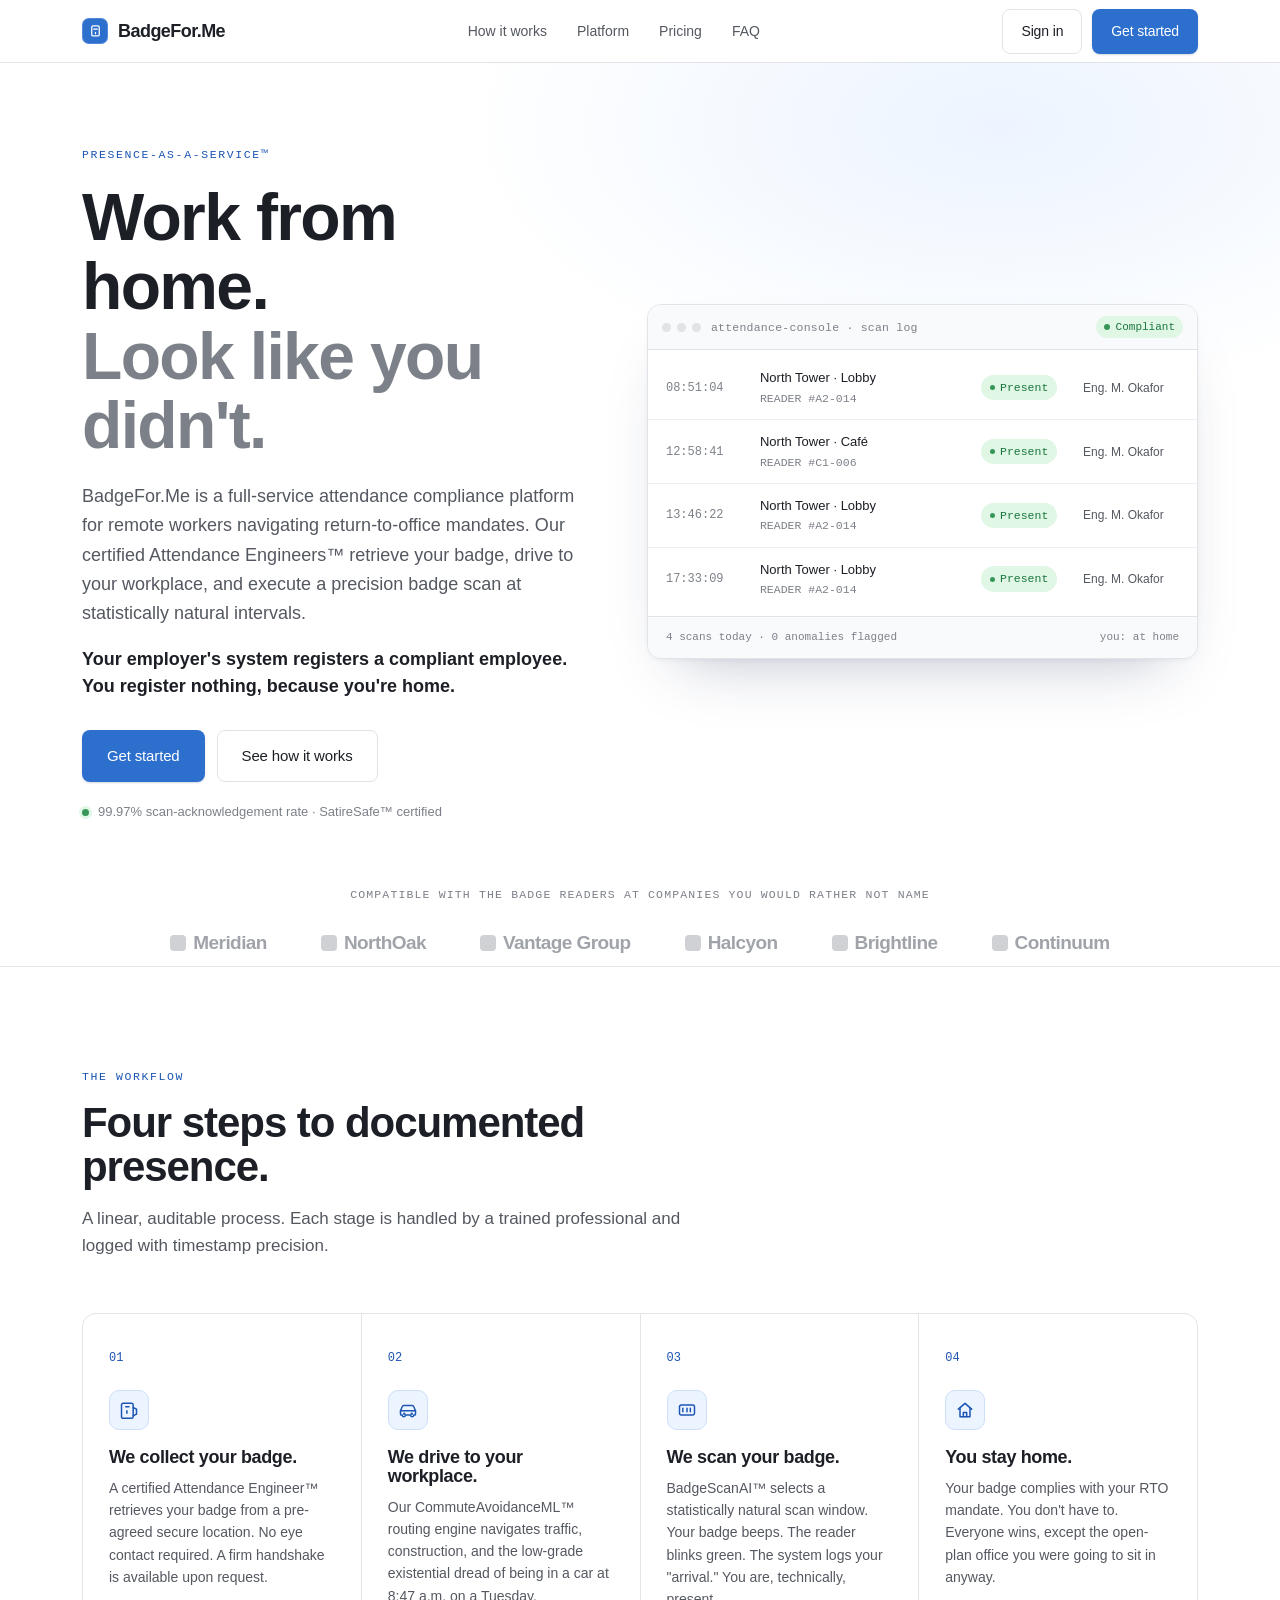
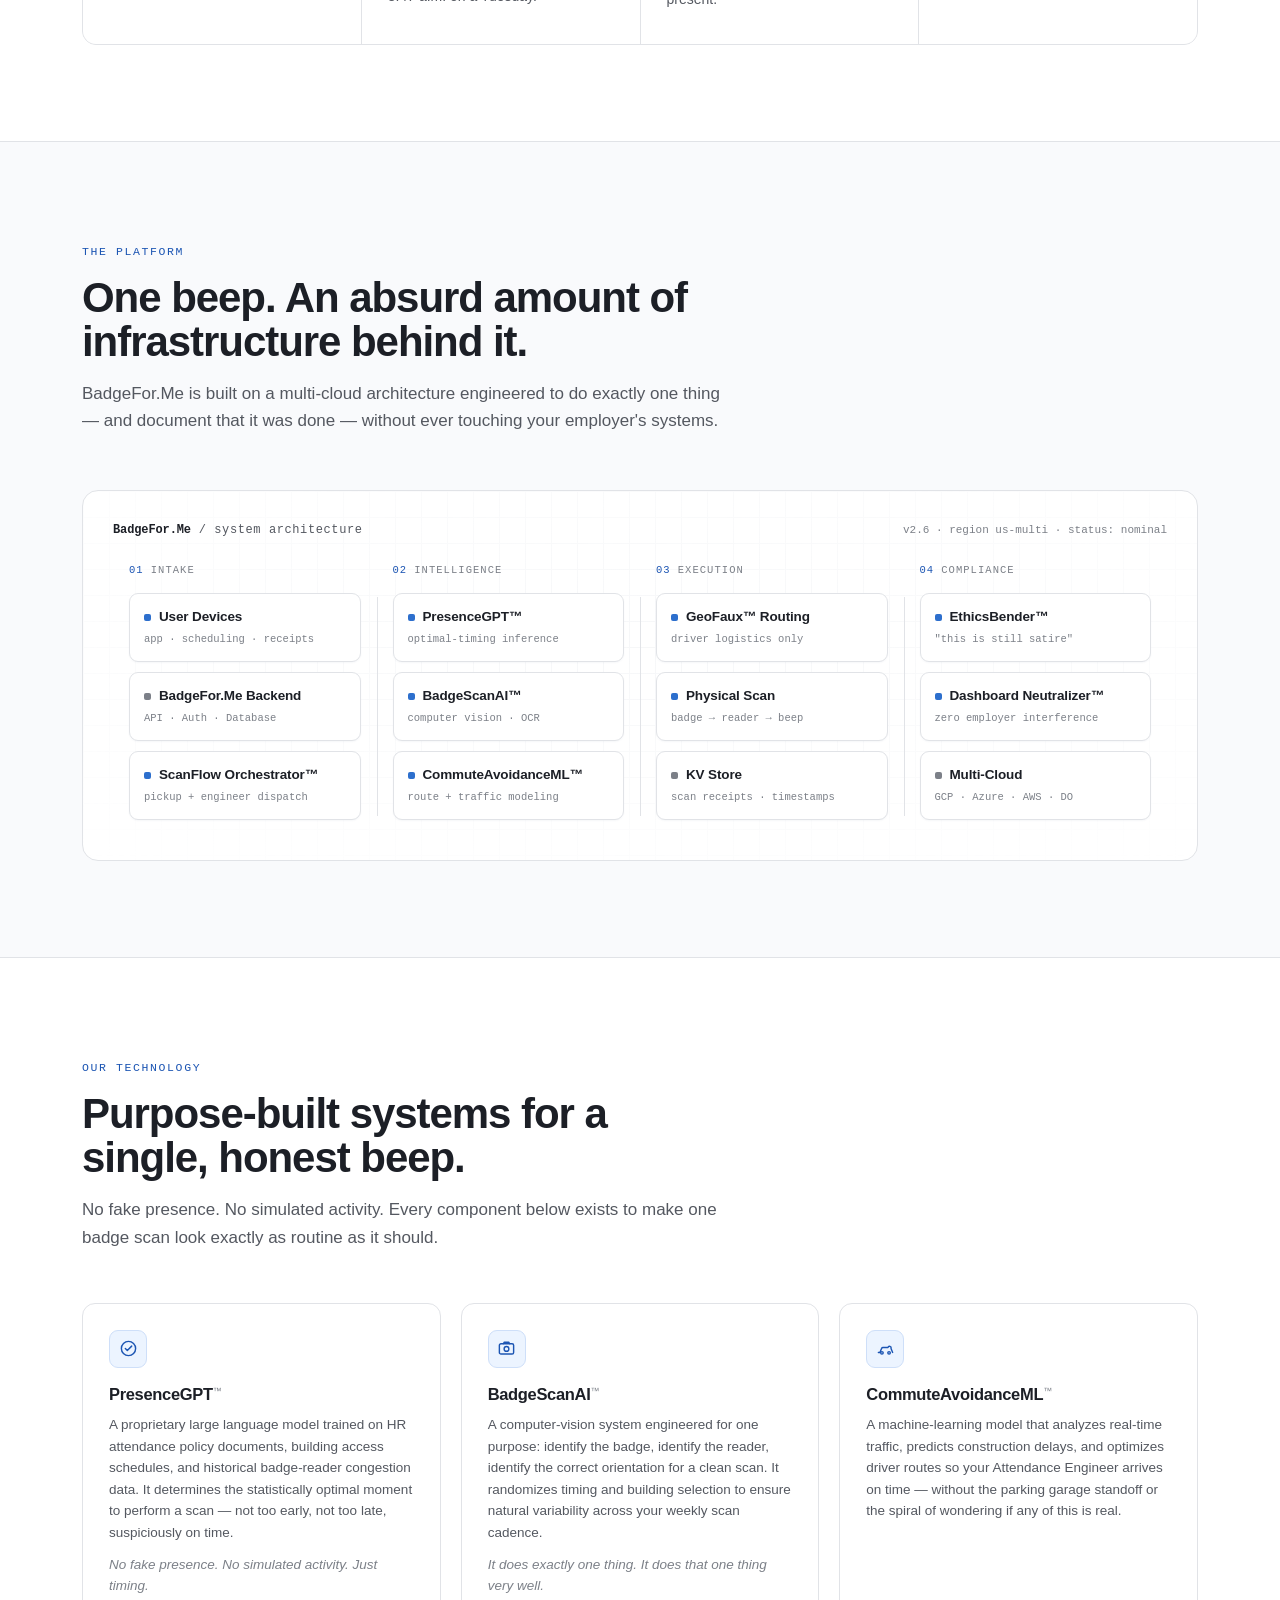
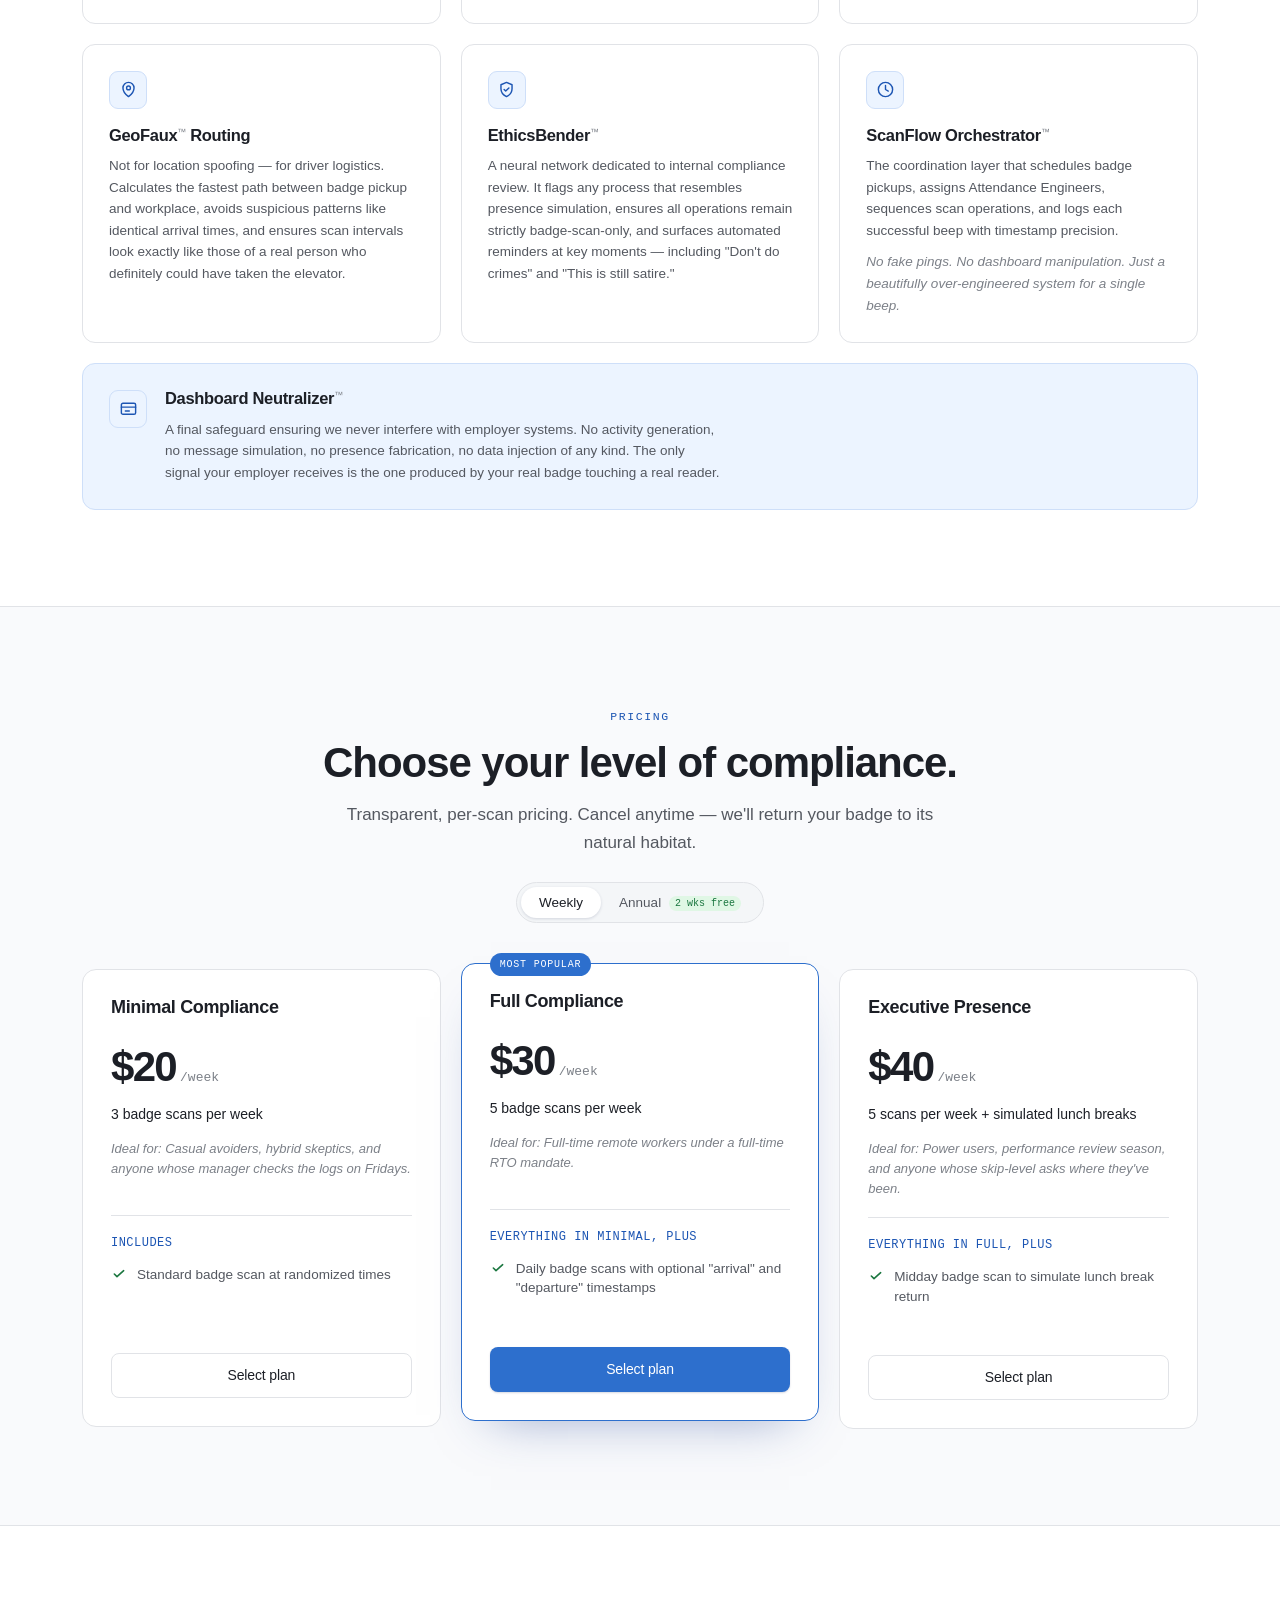
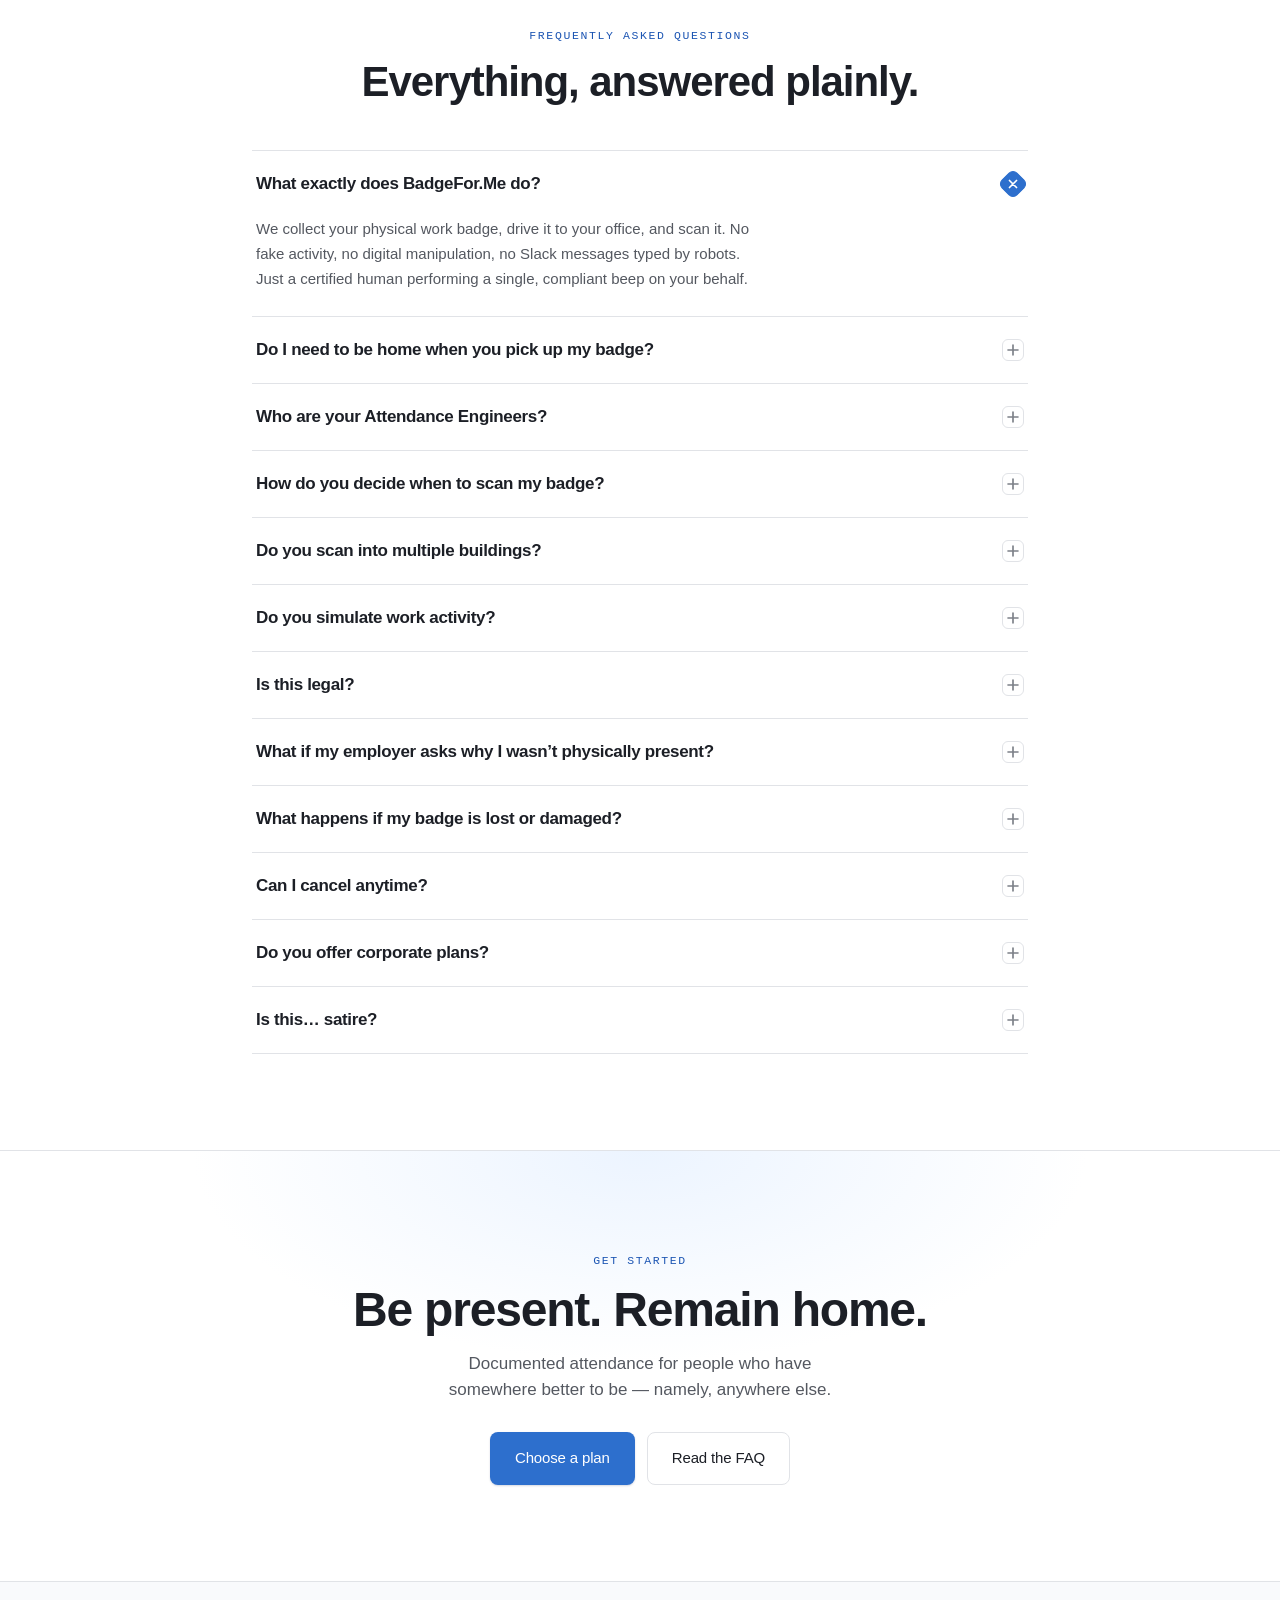
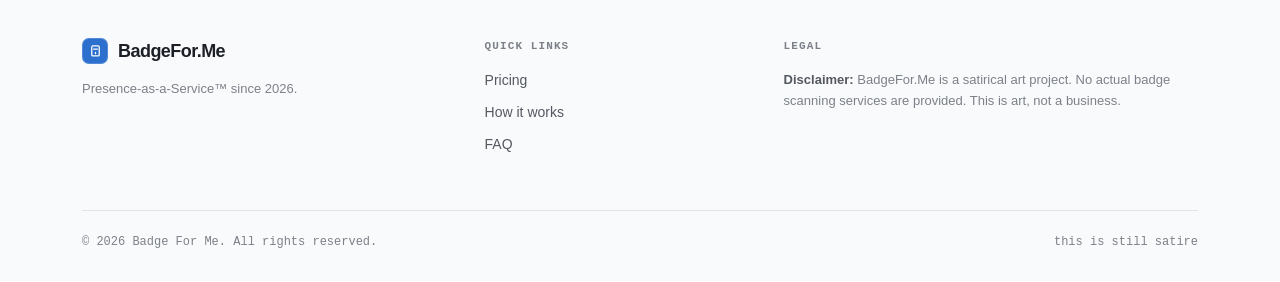
==== commit 812a74f7: "v0.1.1 — fix pricing toggle stretching full-width" ====
--- a/index.html
+++ b/index.html
@@ -398,7 +398,7 @@
             <span class="eyebrow">Pricing</span>
             <h2>Choose your level of compliance.</h2>
             <p>Transparent, per-scan pricing. Cancel anytime — we'll return your badge to its natural habitat.</p>
-            <div class="toggle" id="billToggle" style="display:flex">
+            <div class="toggle" id="billToggle">
               <span class="knob" id="knob"></span>
               <button class="on" data-mode="weekly">Weekly</button>
               <button data-mode="annual">Annual <span class="save">2 wks free</span></button>
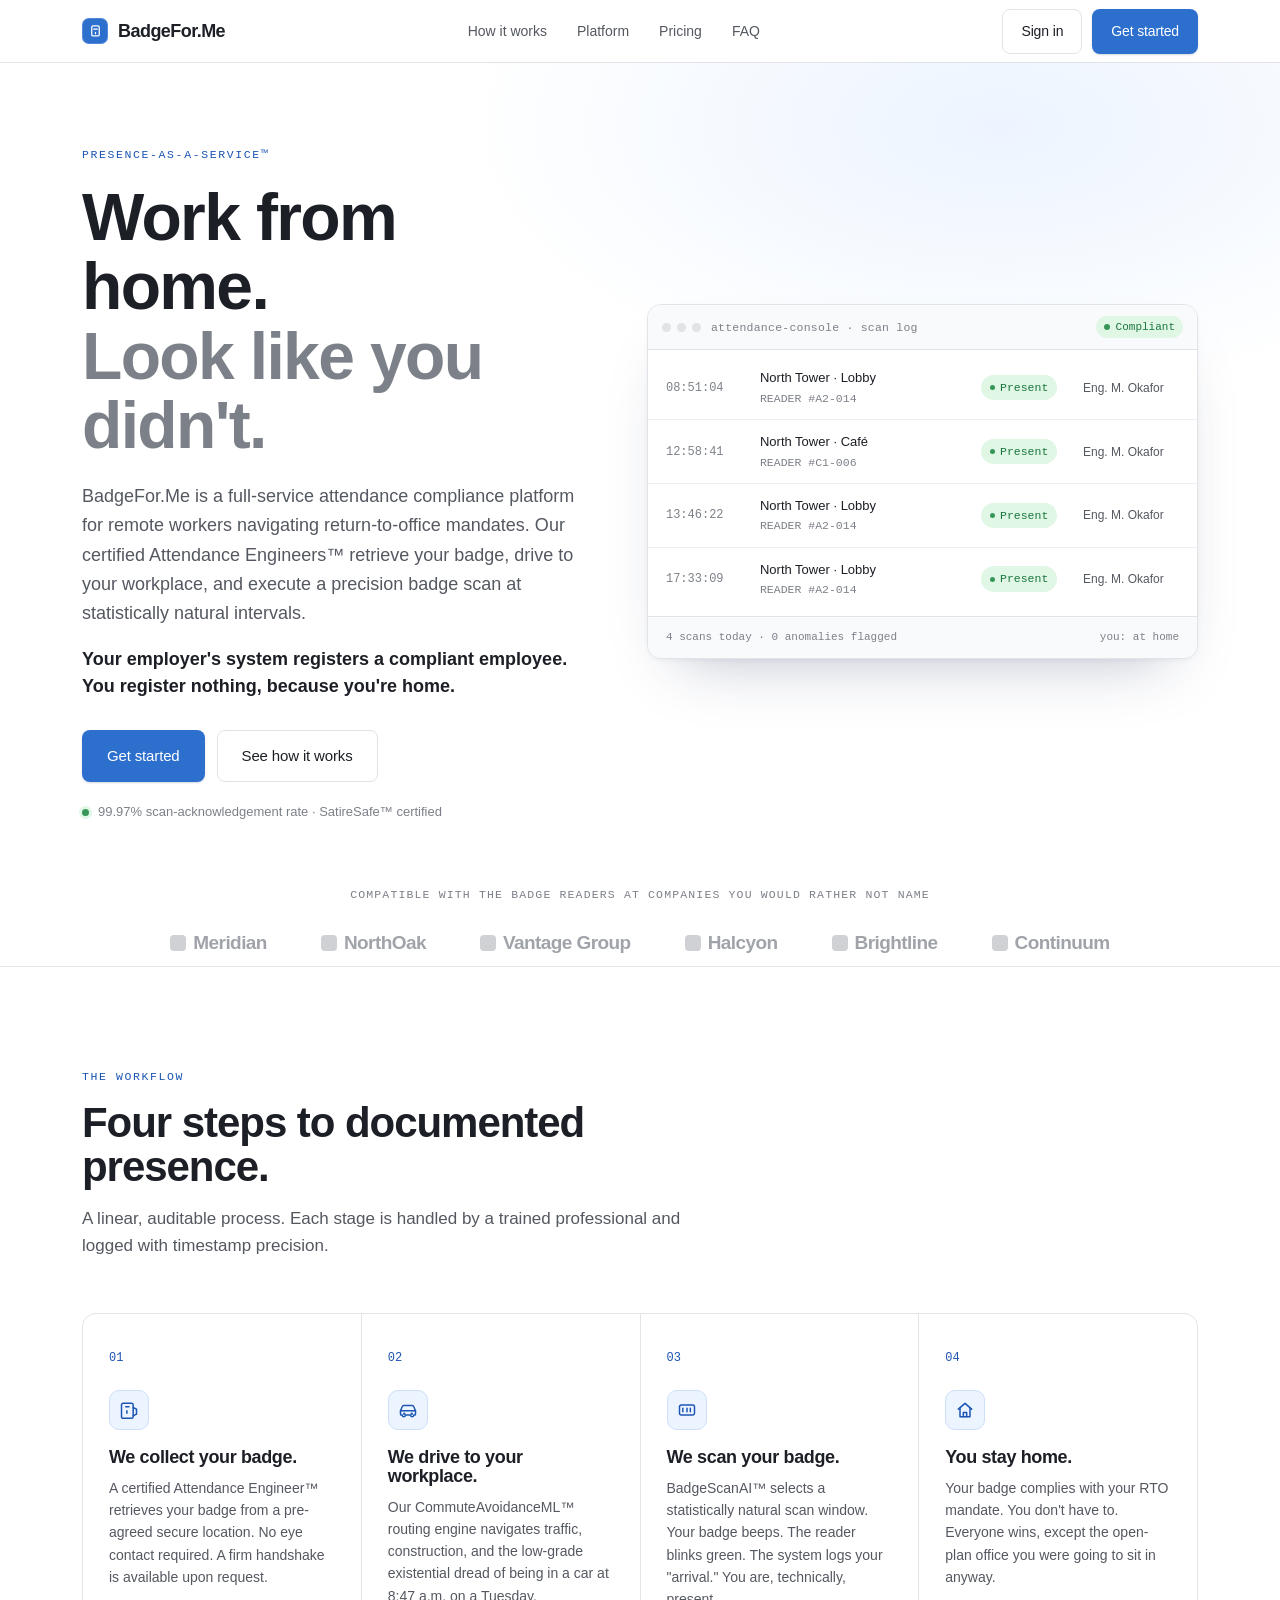
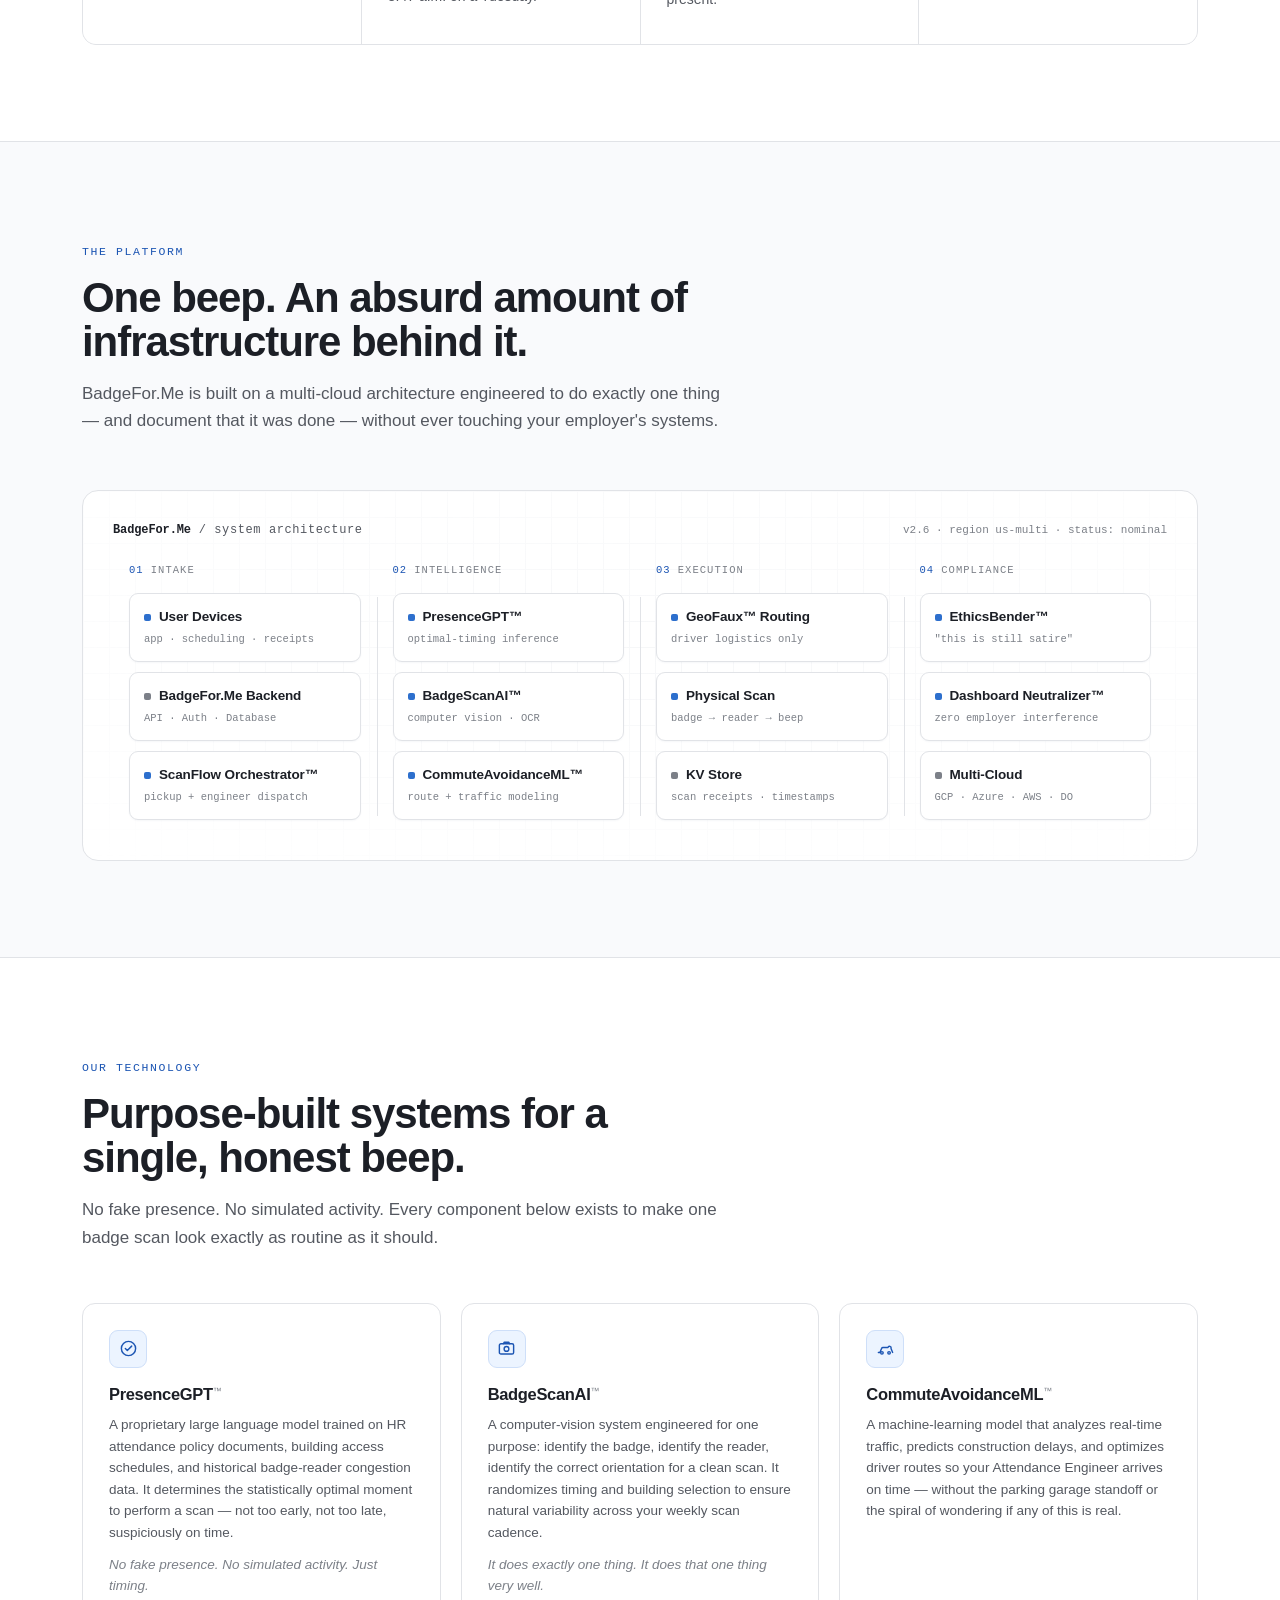
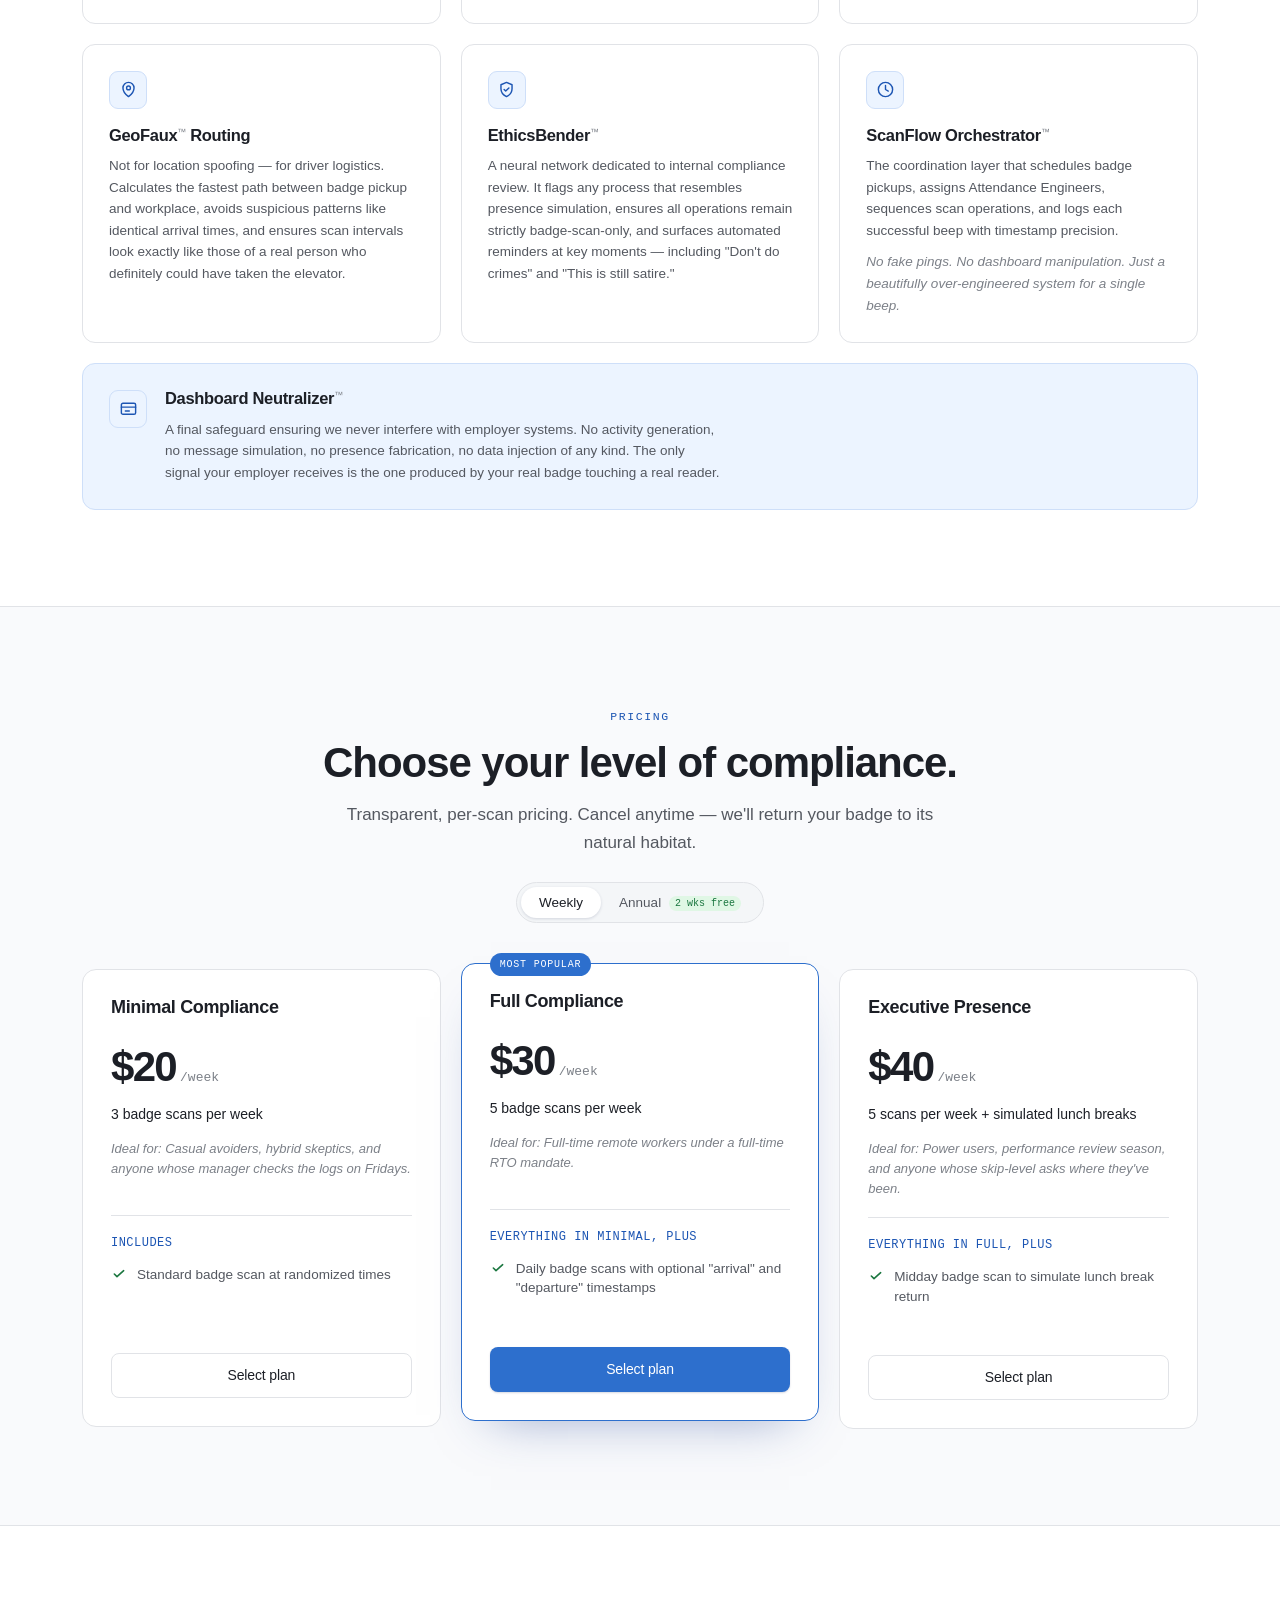
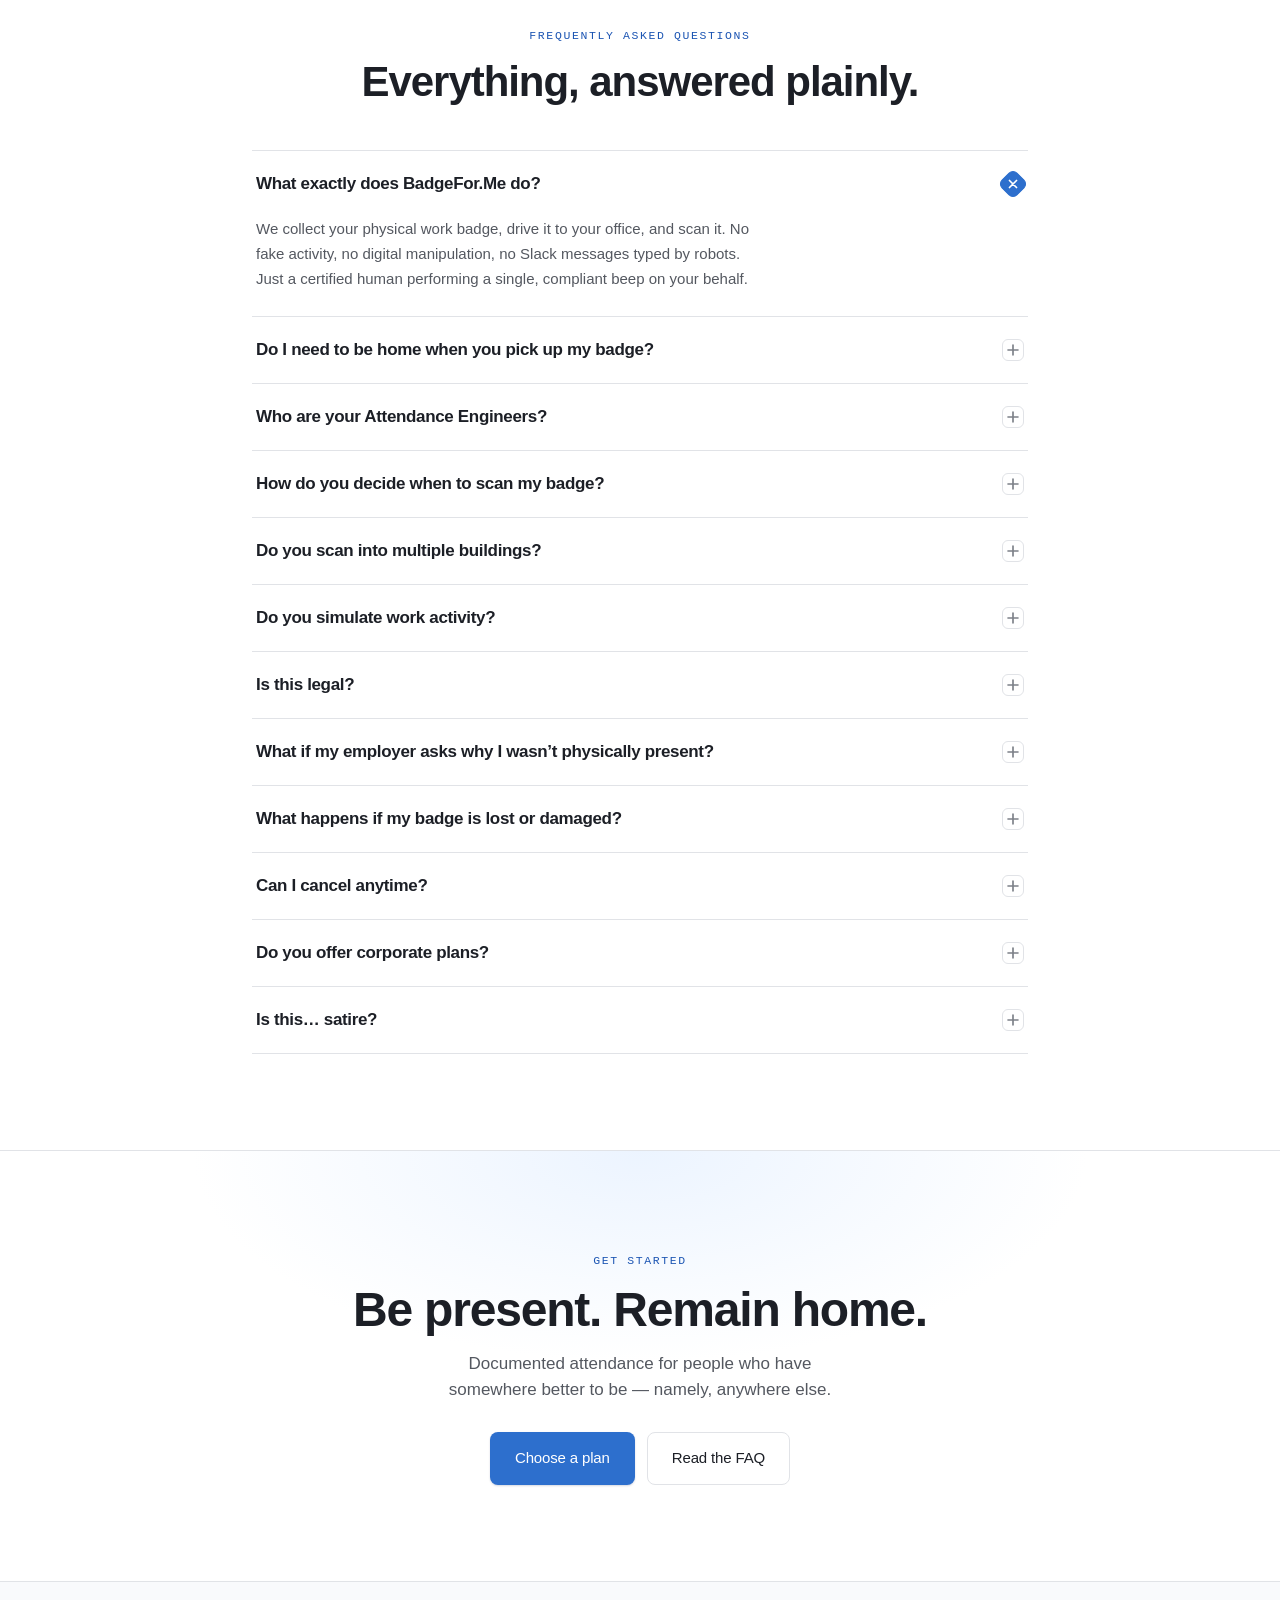
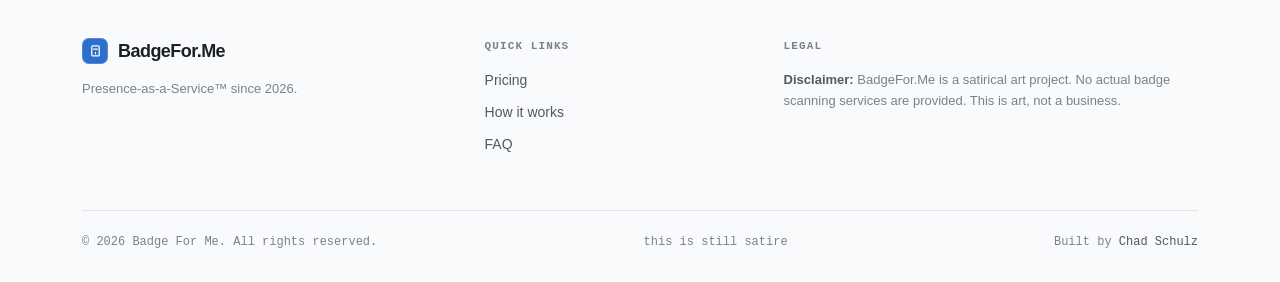
==== commit 6c71575f: "v0.2.0 — add footer attribution for Chad Schulz" ====
--- a/index.html
+++ b/index.html
@@ -520,6 +520,7 @@
         <div class="foot-bottom">
           <span>&copy; 2026 Badge For Me. All rights reserved.</span>
           <span>this is still satire</span>
+          <span>Built by <a href="https://squalr.us" target="_blank" rel="noopener">Chad Schulz</a></span>
         </div>
       </div>
     </footer>
--- a/css/styles.css
+++ b/css/styles.css
@@ -564,4 +564,6 @@
   color: var(--ink-3);
   font-family: var(--mono);
 }
+.foot-bottom a { color: var(--ink-2); text-decoration: none; transition: .15s; }
+.foot-bottom a:hover { color: var(--accent-ink); }
 @media (max-width: 760px) { .foot-grid { grid-template-columns: 1fr; gap: 32px; } }
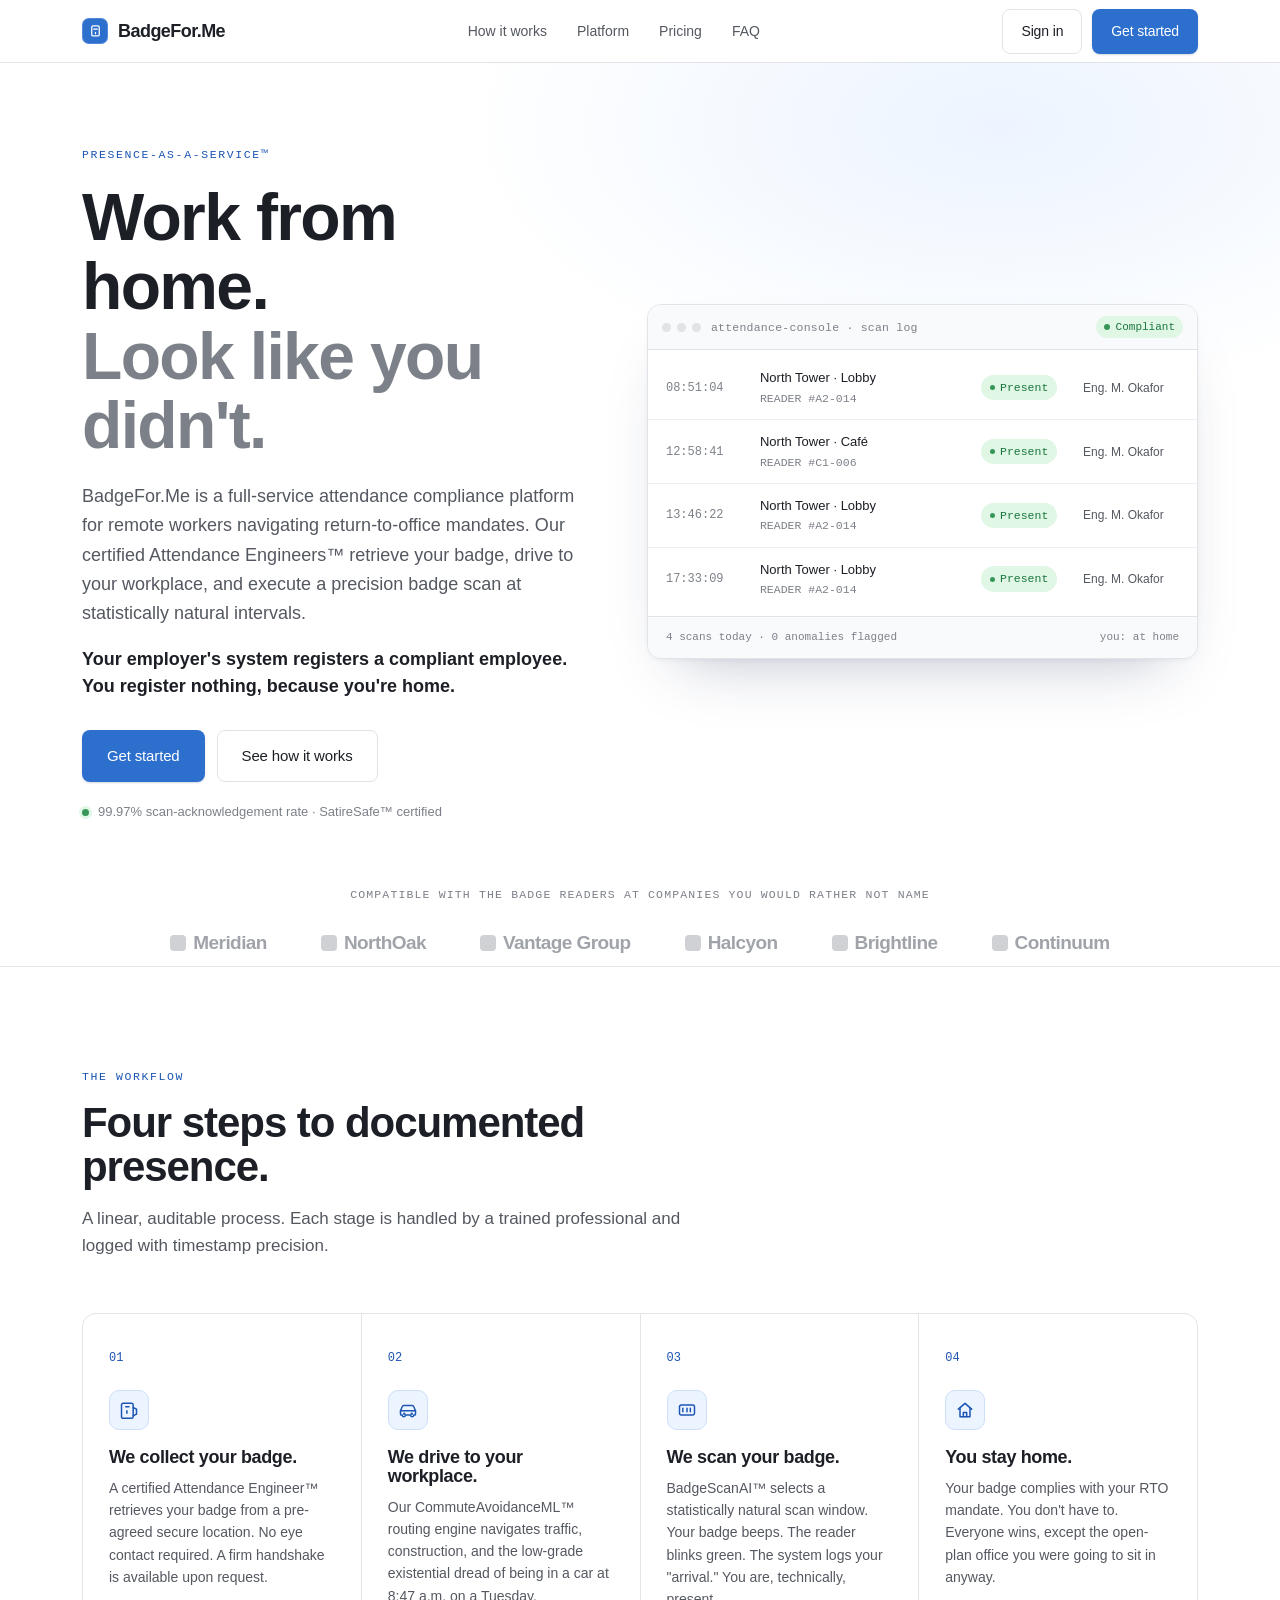
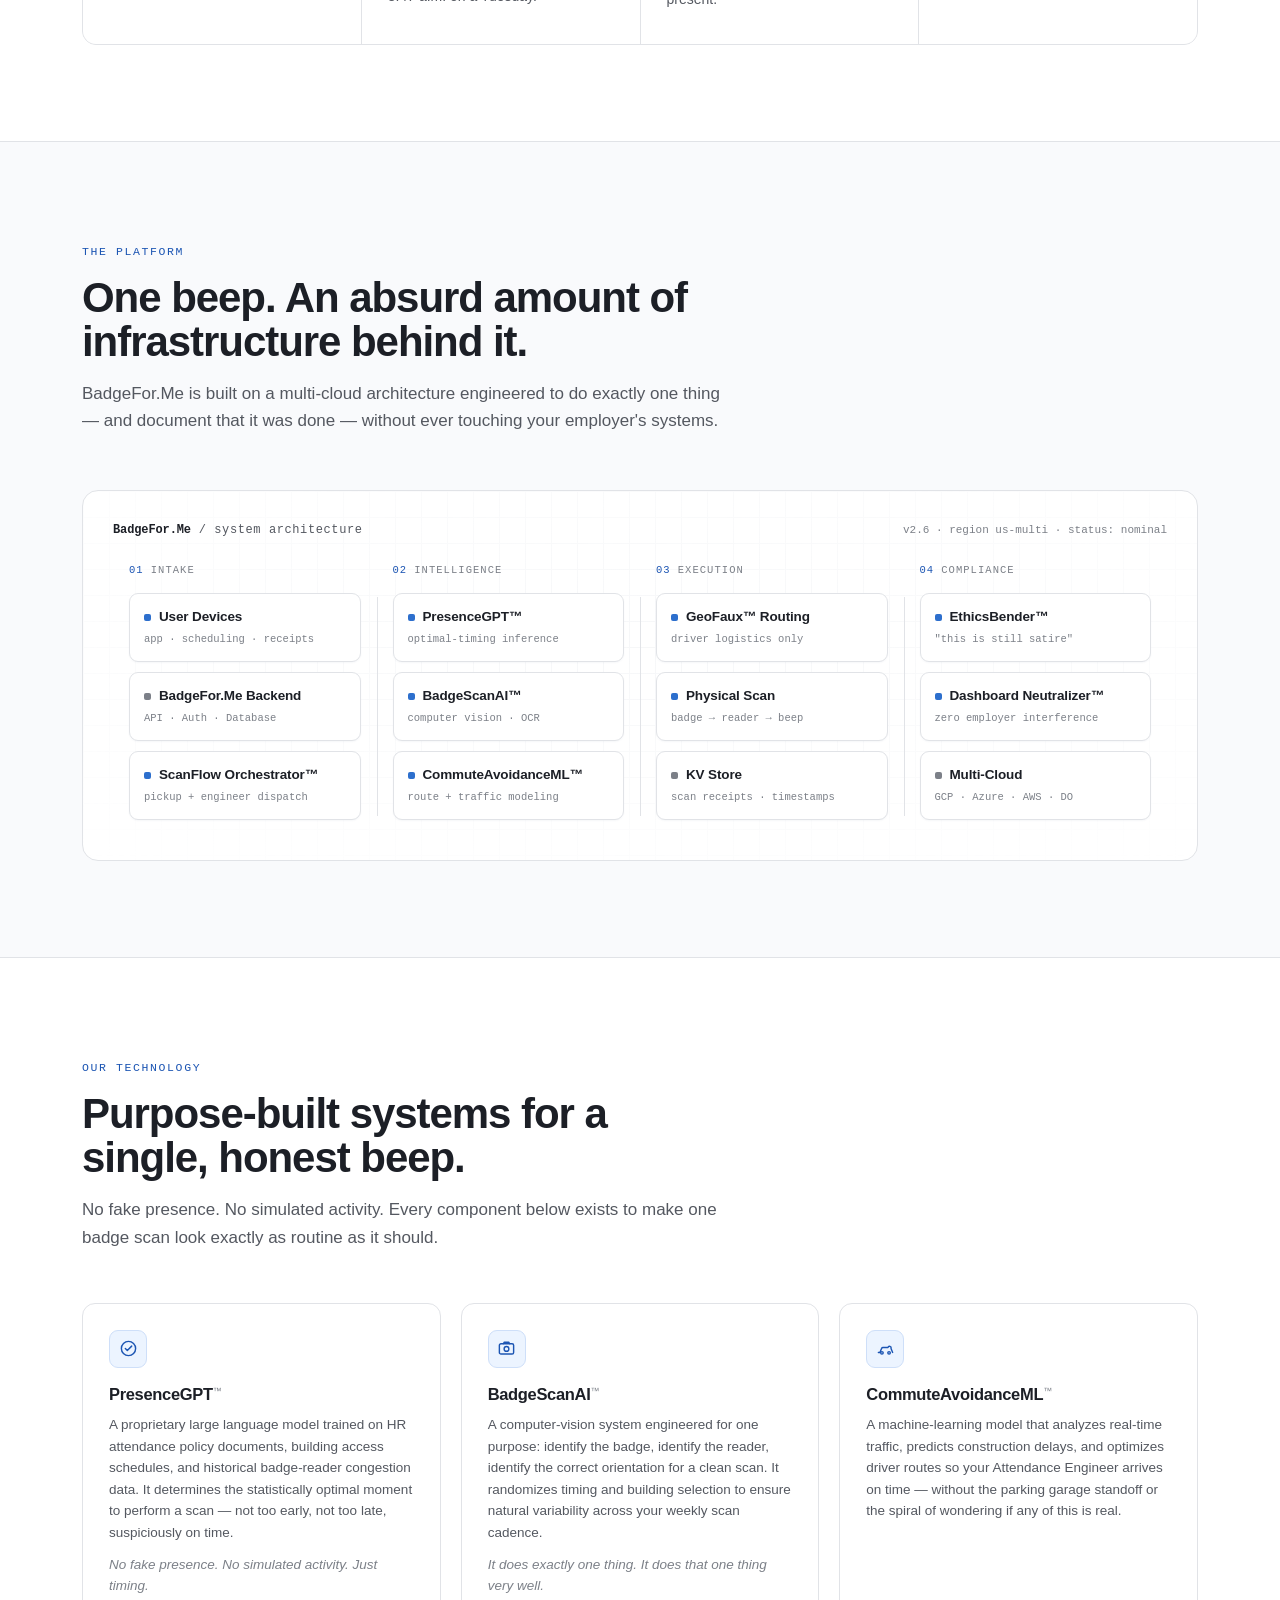
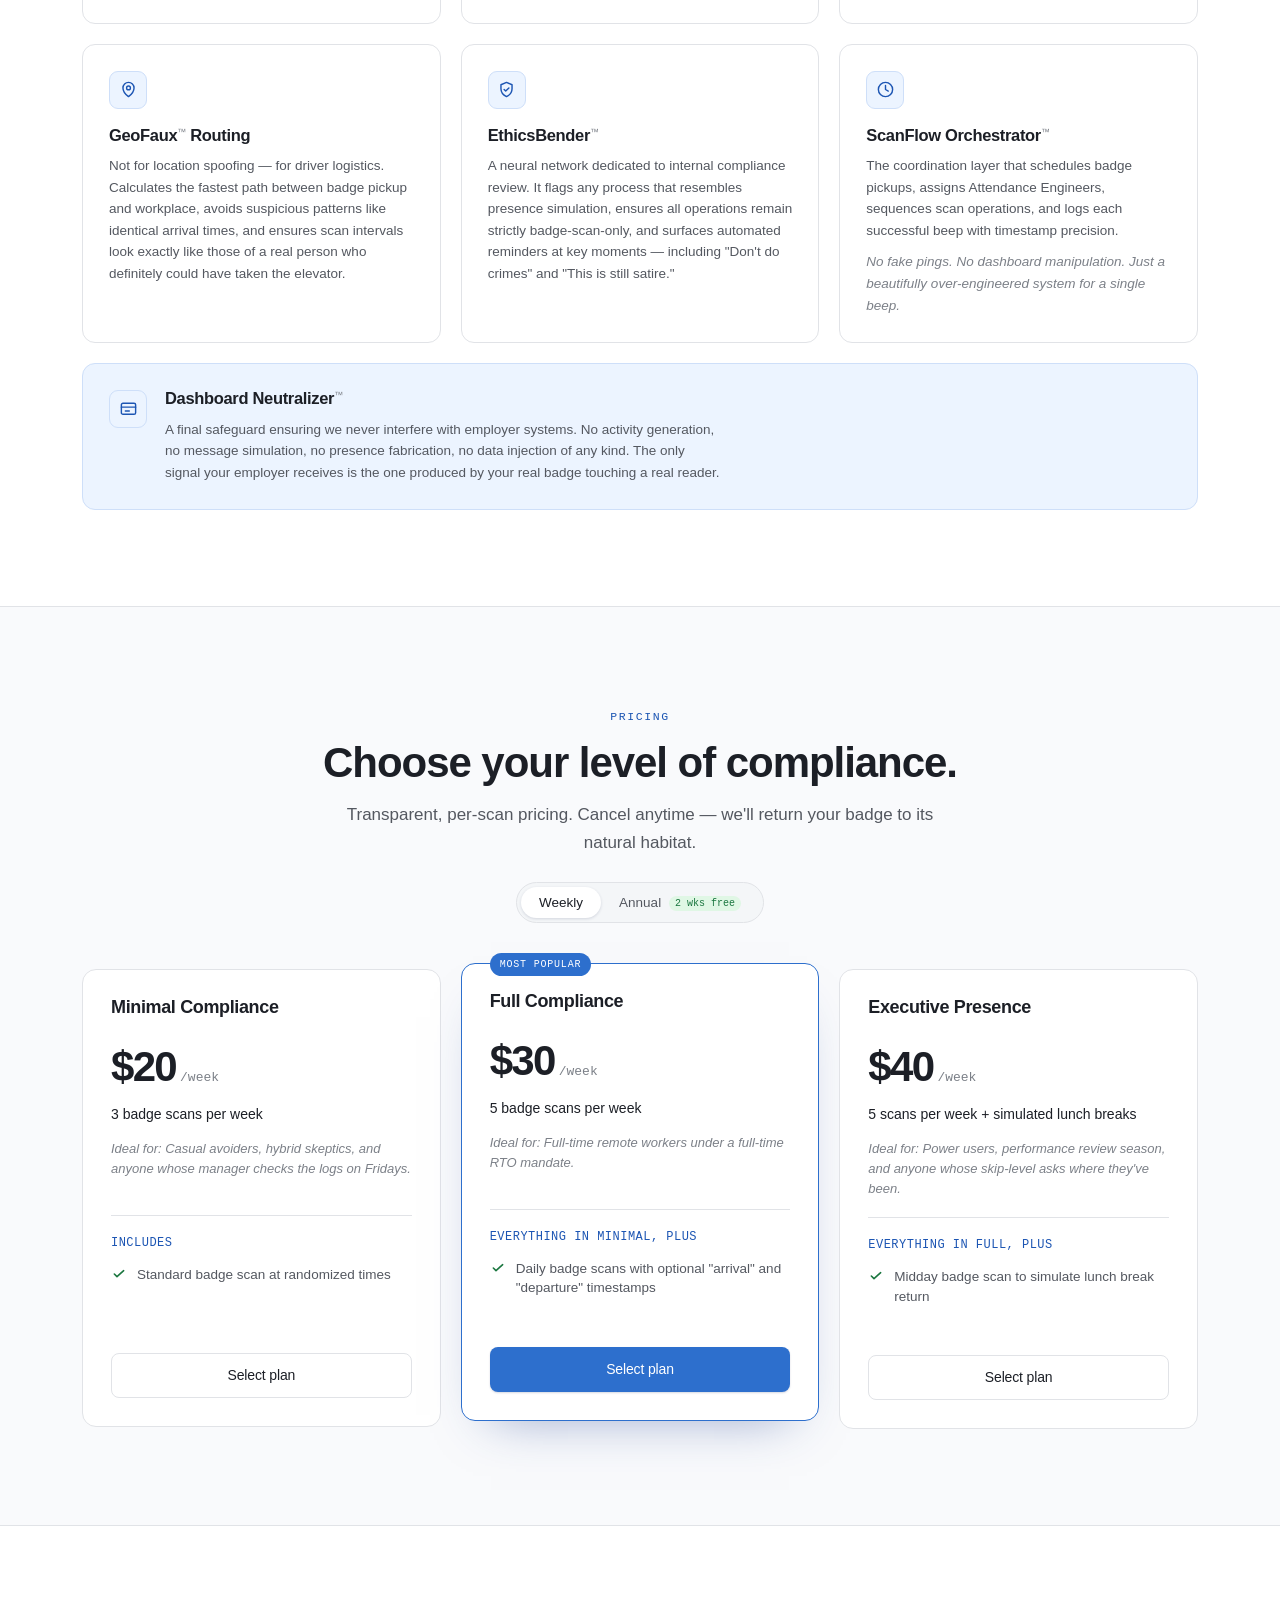
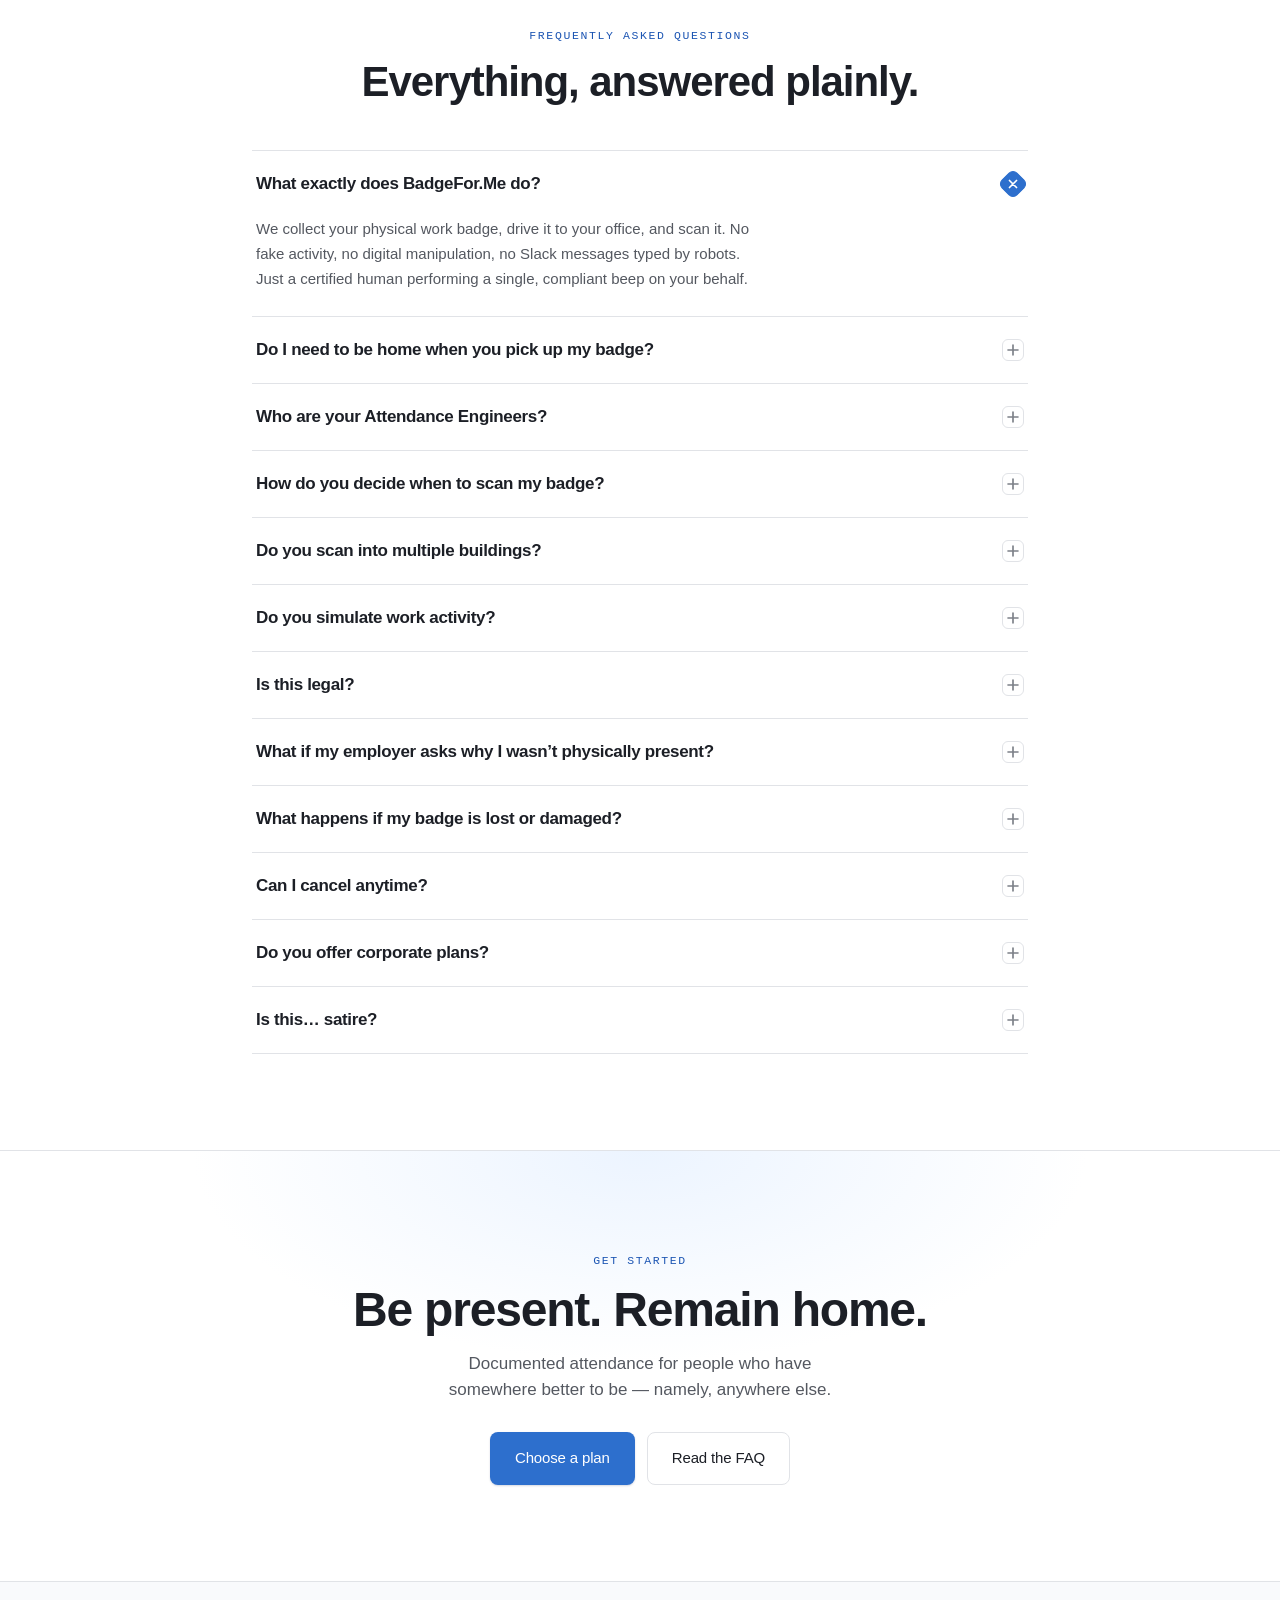
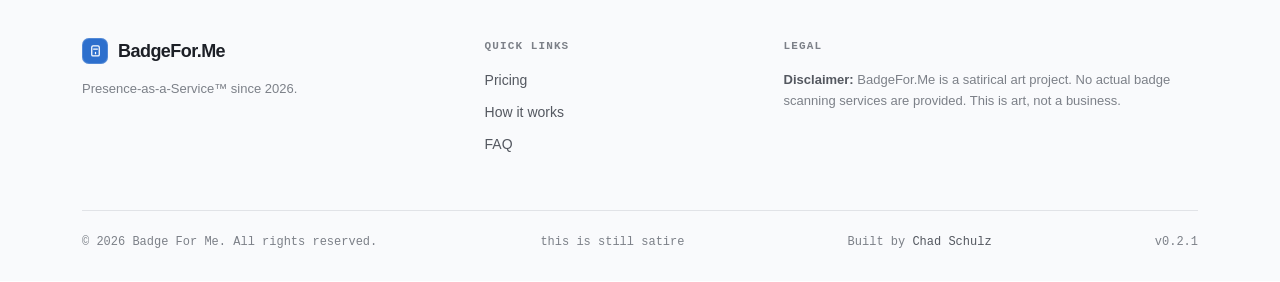
==== commit 1fe7e940: "v0.2.1 — add footer version display, update docs Co-Authored-By: Claude Sonnet 4.6 <noreply@anthropi" ====
--- a/index.html
+++ b/index.html
@@ -16,7 +16,7 @@
     <meta property="og:site_name" content="BadgeFor.Me" />
     <meta property="og:title" content="BadgeFor.Me — Presence-as-a-Service™" />
     <meta property="og:description" content="Your badge goes to the office. You don't. Professional attendance compliance for remote workers navigating RTO mandates." />
-    <meta property="og:image" content="https://badgefor.me/assets/images/hero-badge-scan.jpg" />
+    <meta property="og:image" content="https://badgefor.me/assets/images/og-image.png" />
     <meta property="og:image:width" content="1200" />
     <meta property="og:image:height" content="630" />
 
@@ -24,7 +24,7 @@
     <meta name="twitter:card" content="summary_large_image" />
     <meta name="twitter:title" content="BadgeFor.Me — Presence-as-a-Service™" />
     <meta name="twitter:description" content="Your badge goes to the office. You don't. Professional attendance compliance for remote workers navigating RTO mandates." />
-    <meta name="twitter:image" content="https://badgefor.me/assets/images/hero-badge-scan.jpg" />
+    <meta name="twitter:image" content="https://badgefor.me/assets/images/og-image.png" />
 
     <!-- Structured data -->
     <script type="application/ld+json">
@@ -521,6 +521,7 @@
           <span>&copy; 2026 Badge For Me. All rights reserved.</span>
           <span>this is still satire</span>
           <span>Built by <a href="https://squalr.us" target="_blank" rel="noopener">Chad Schulz</a></span>
+          <span>v0.2.1</span>
         </div>
       </div>
     </footer>
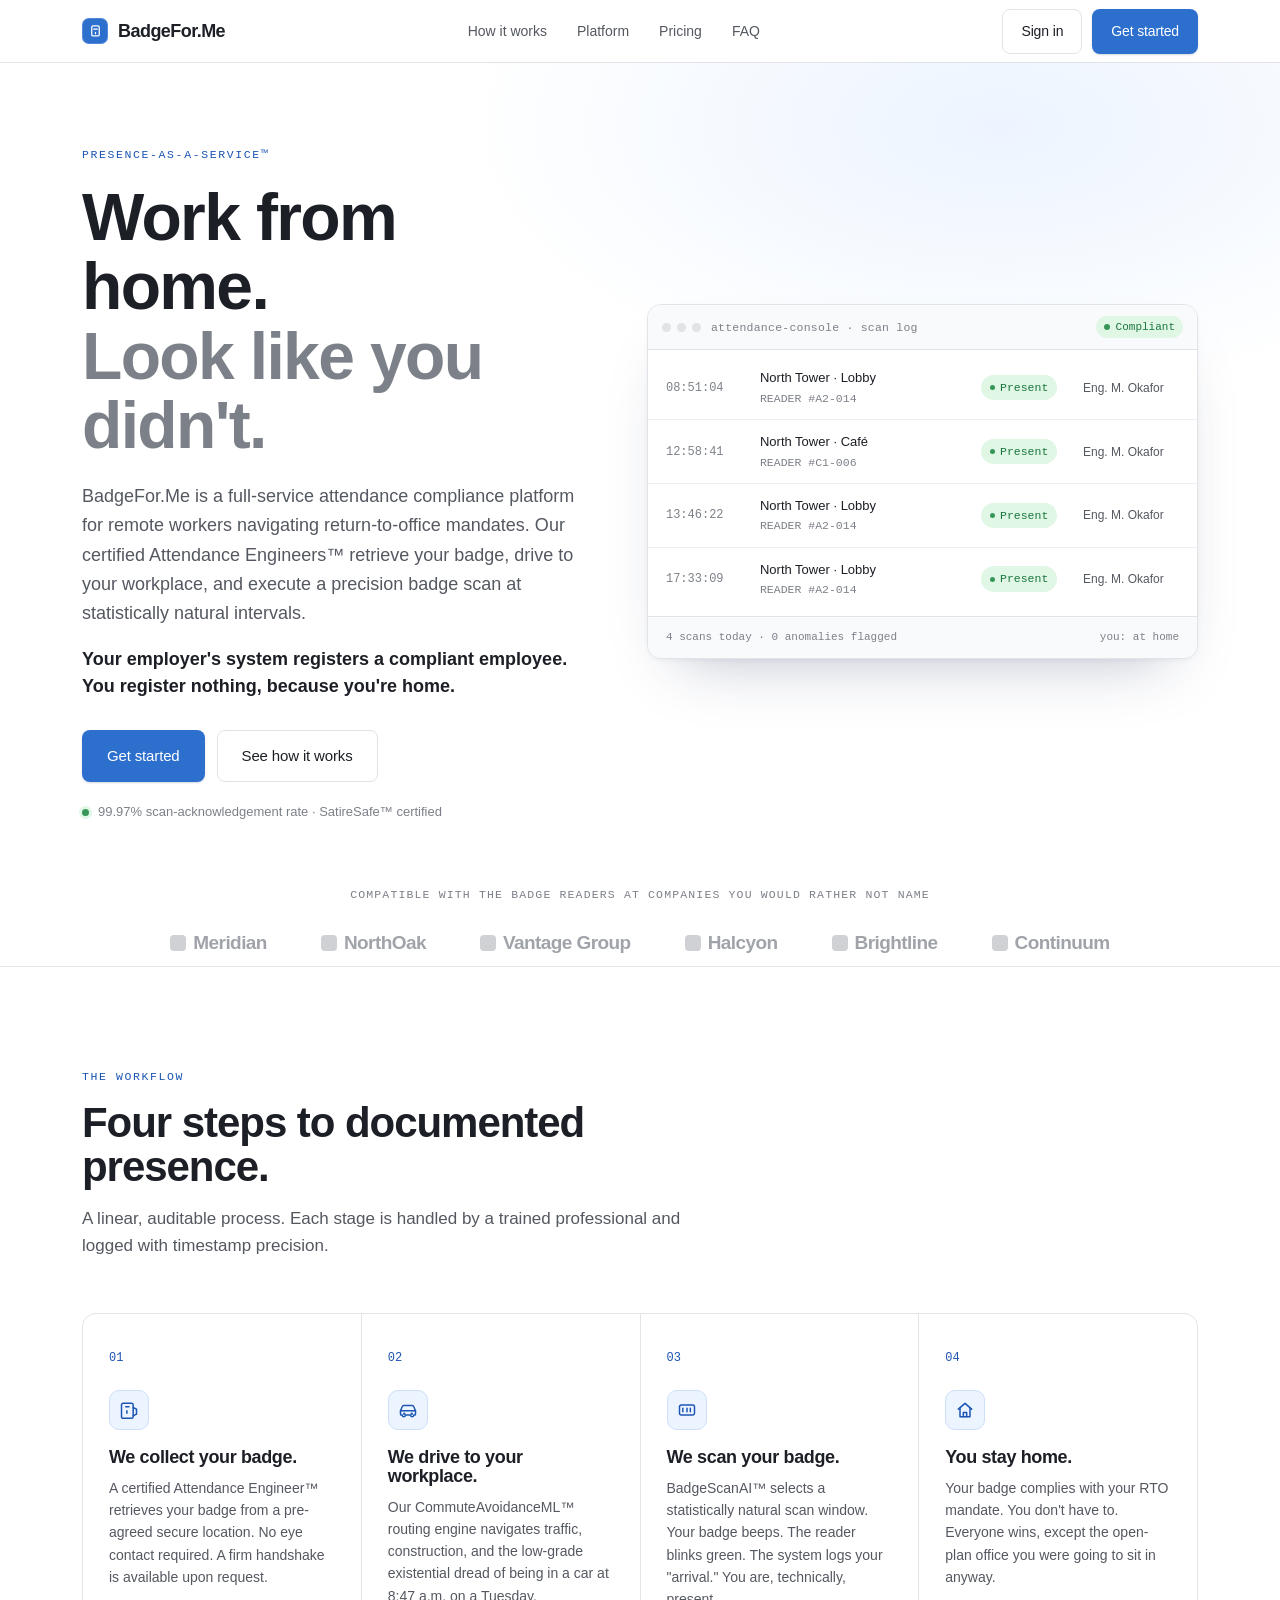
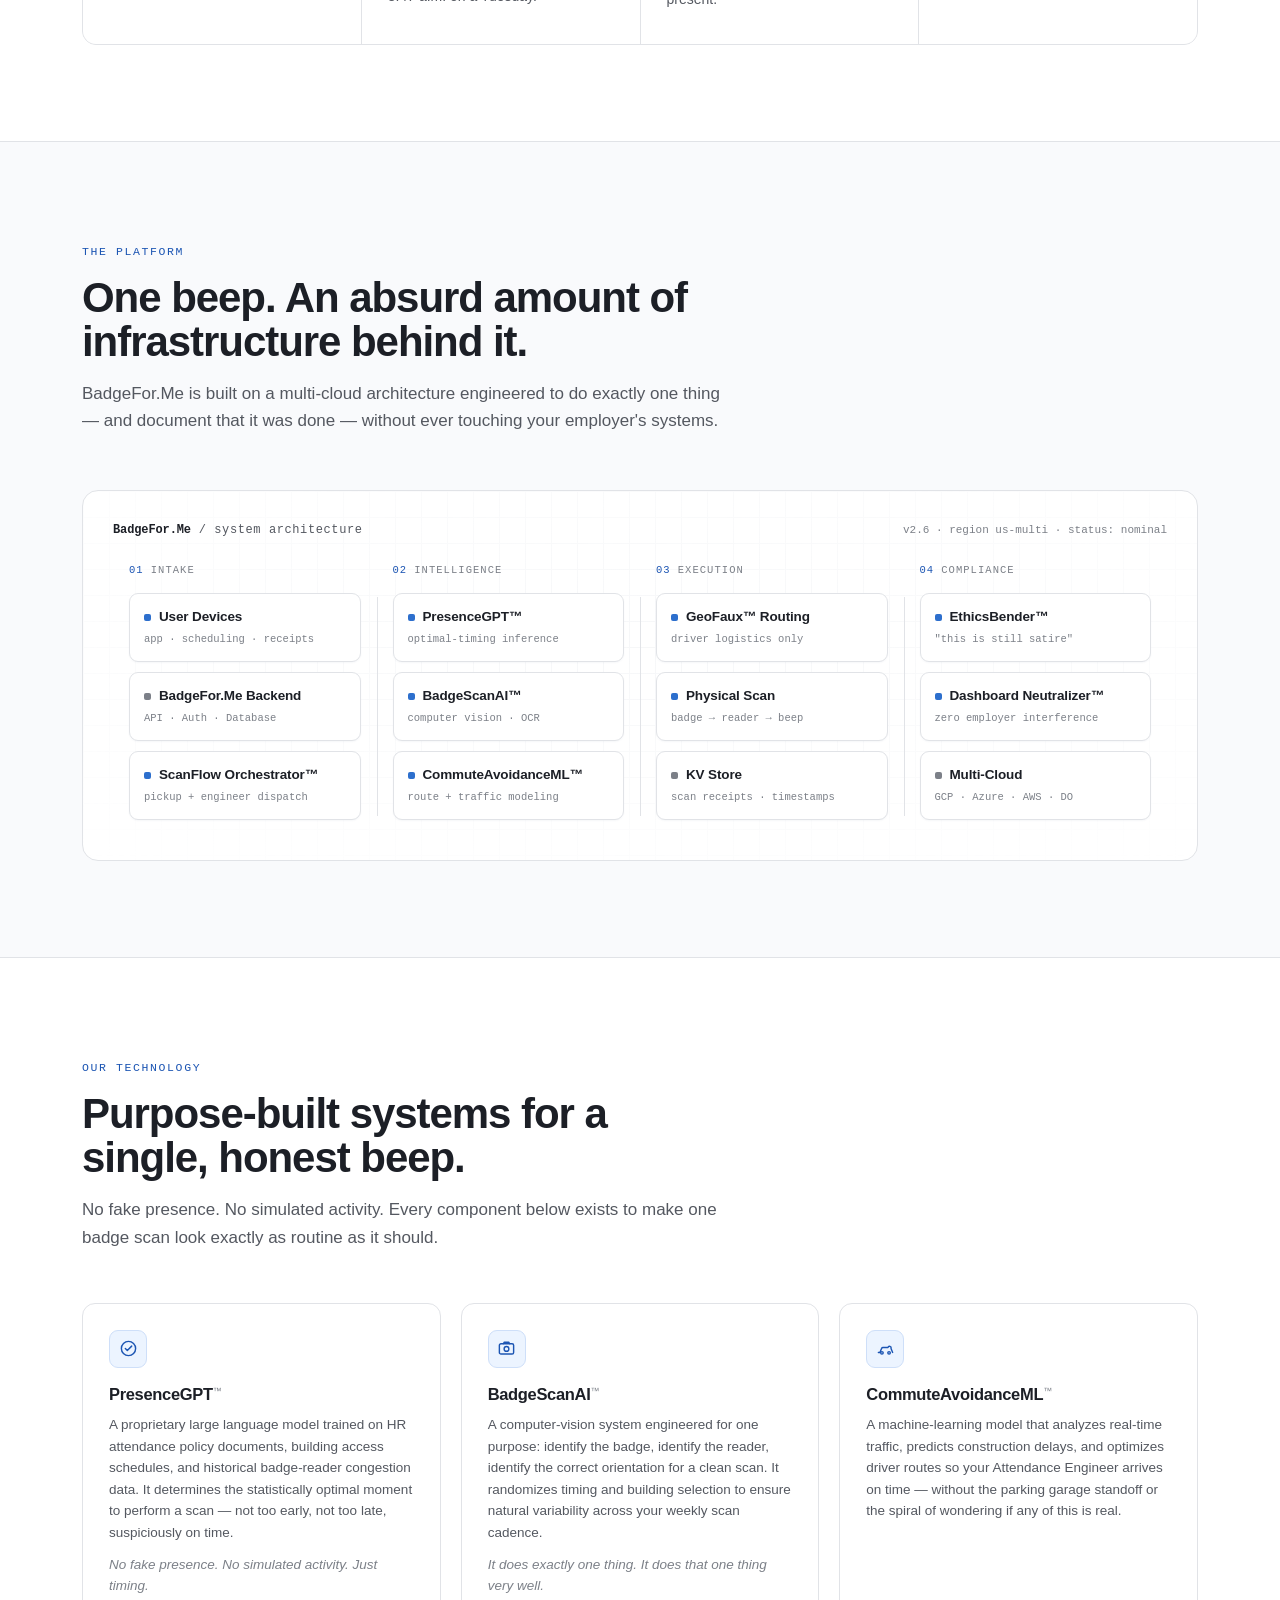
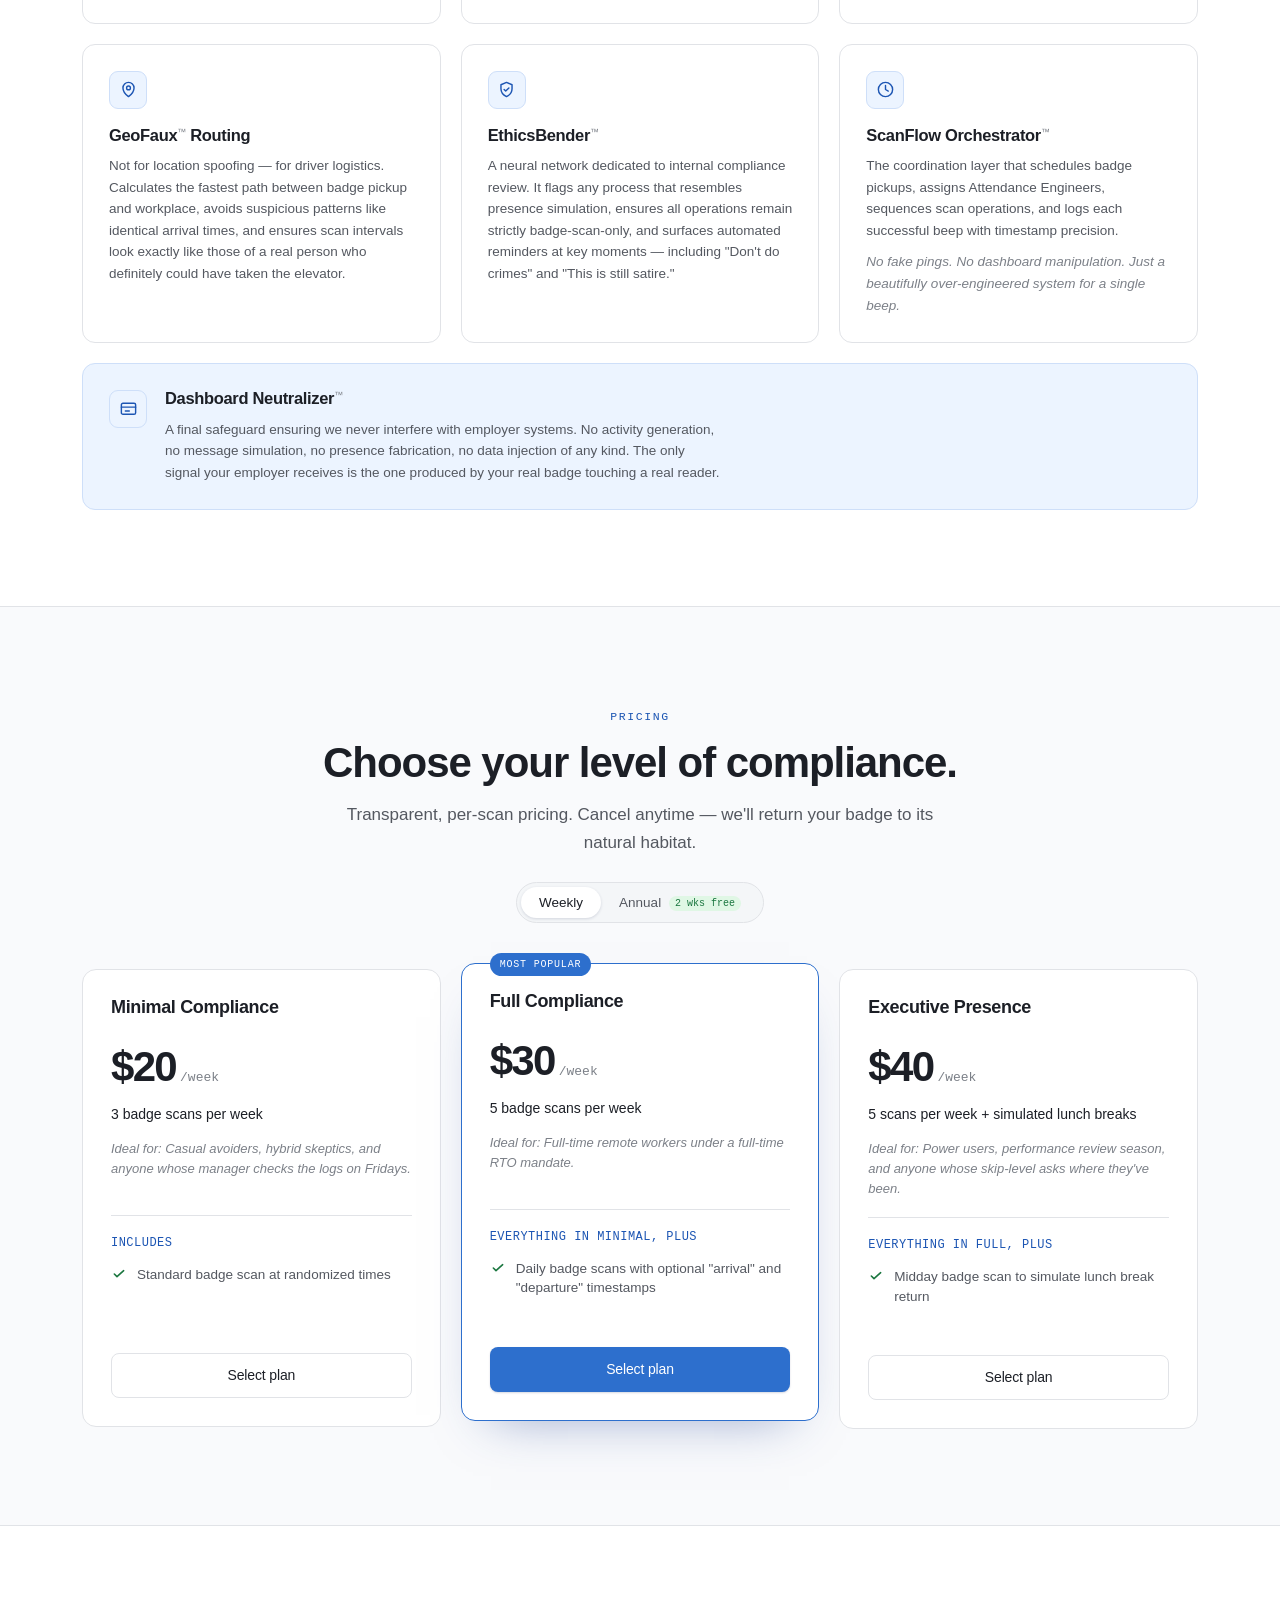
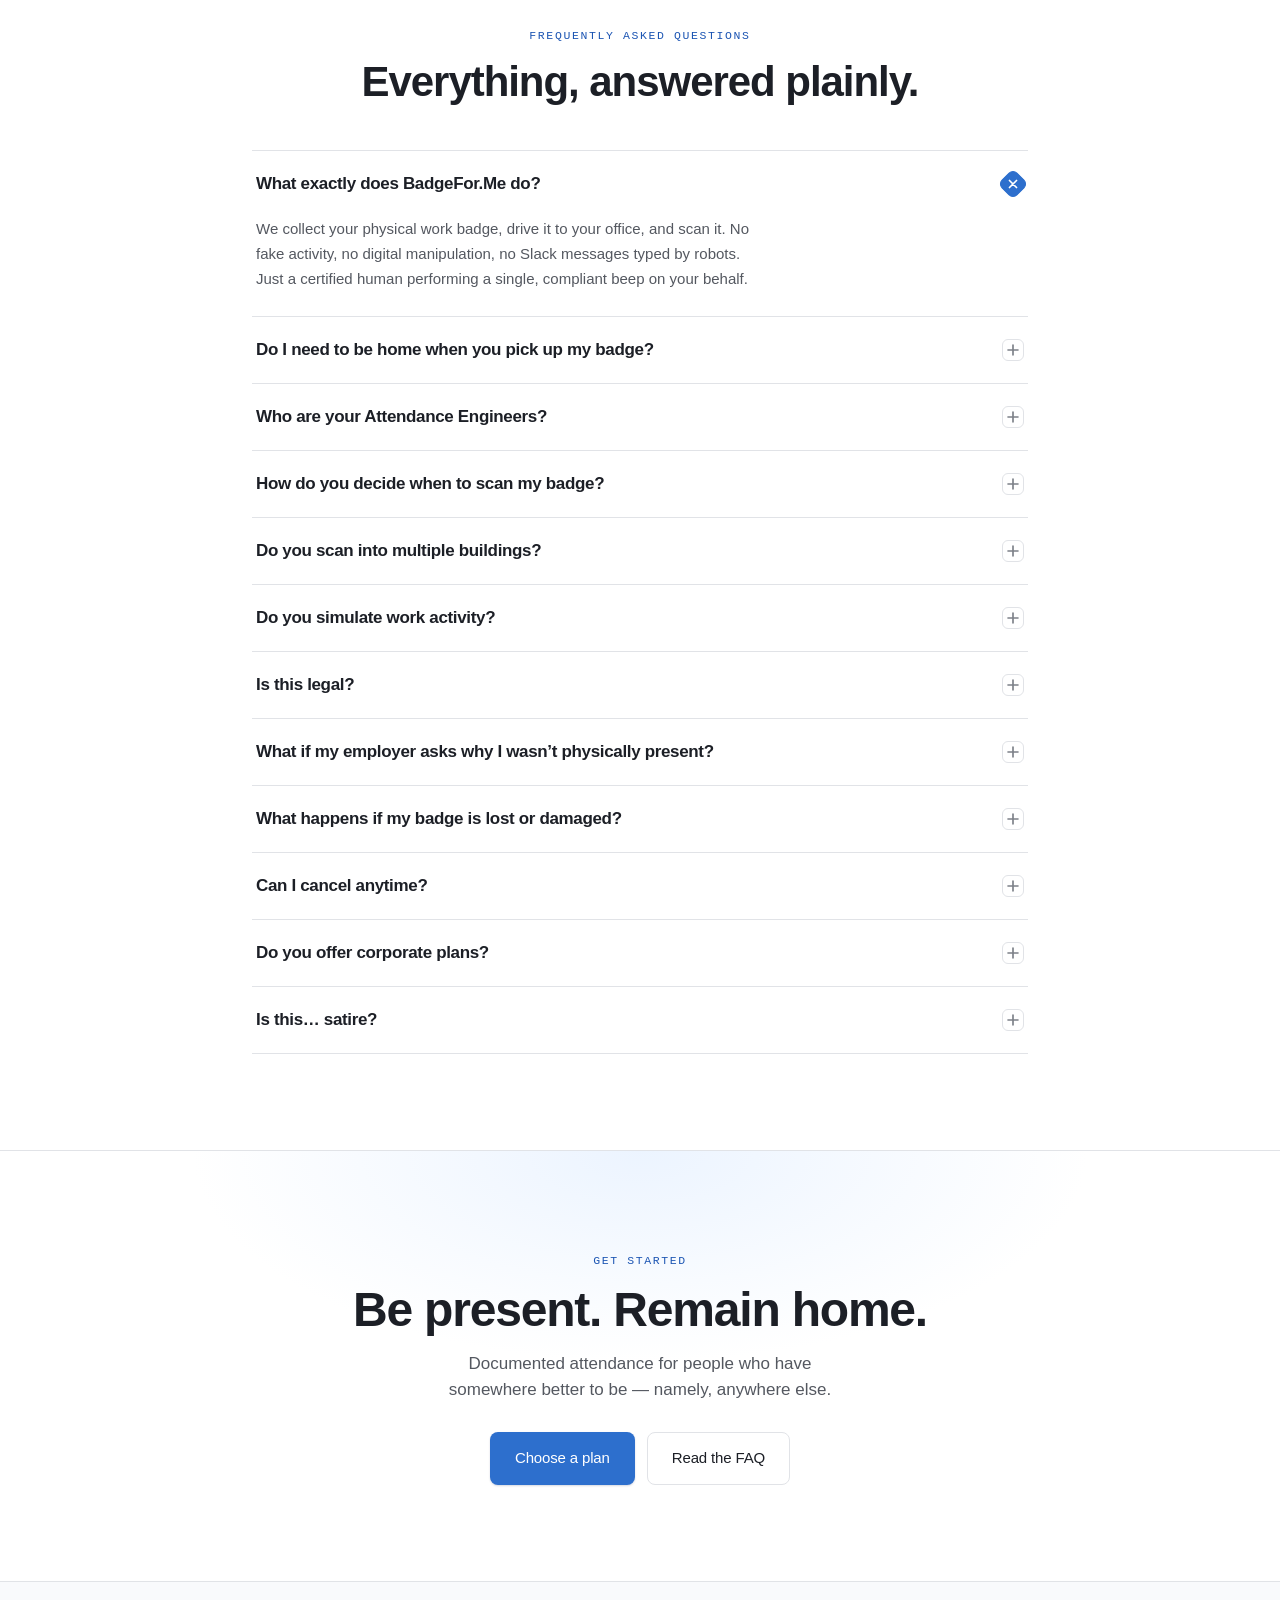
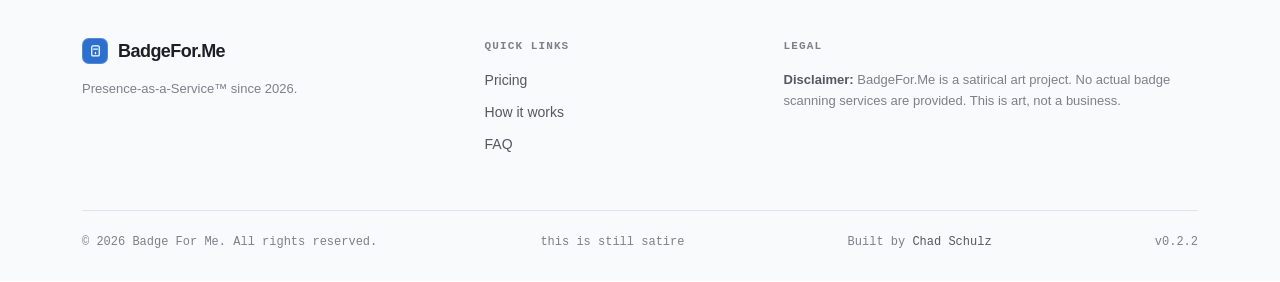
==== commit d178c3c0: "v0.2.2 — point CTA and buy links to squalr.us" ====
--- a/index.html
+++ b/index.html
@@ -74,7 +74,7 @@
           <a href="#faq">FAQ</a>
         </nav>
         <div class="nav-cta">
-          <a class="btn btn-ghost" href="#">Sign in</a>
+          <a class="btn btn-ghost" href="https://squalr.us" target="_blank" rel="noopener">Sign in</a>
           <a class="btn btn-primary" href="#pricing">Get started</a>
         </div>
       </div>
@@ -421,7 +421,7 @@
                   Standard badge scan at randomized times
                 </li>
               </ul>
-              <a class="btn btn-ghost" href="#">Select plan</a>
+              <a class="btn btn-ghost" href="https://squalr.us" target="_blank" rel="noopener">Select plan</a>
             </div>
 
             <div class="plan pop reveal">
@@ -440,7 +440,7 @@
                   Daily badge scans with optional "arrival" and "departure" timestamps
                 </li>
               </ul>
-              <a class="btn btn-primary" href="#">Select plan</a>
+              <a class="btn btn-primary" href="https://squalr.us" target="_blank" rel="noopener">Select plan</a>
             </div>
 
             <div class="plan reveal">
@@ -458,7 +458,7 @@
                   Midday badge scan to simulate lunch break return
                 </li>
               </ul>
-              <a class="btn btn-ghost" href="#">Select plan</a>
+              <a class="btn btn-ghost" href="https://squalr.us" target="_blank" rel="noopener">Select plan</a>
             </div>
           </div>
         </div>
@@ -521,7 +521,7 @@
           <span>&copy; 2026 Badge For Me. All rights reserved.</span>
           <span>this is still satire</span>
           <span>Built by <a href="https://squalr.us" target="_blank" rel="noopener">Chad Schulz</a></span>
-          <span>v0.2.1</span>
+          <span>v0.2.2</span>
         </div>
       </div>
     </footer>
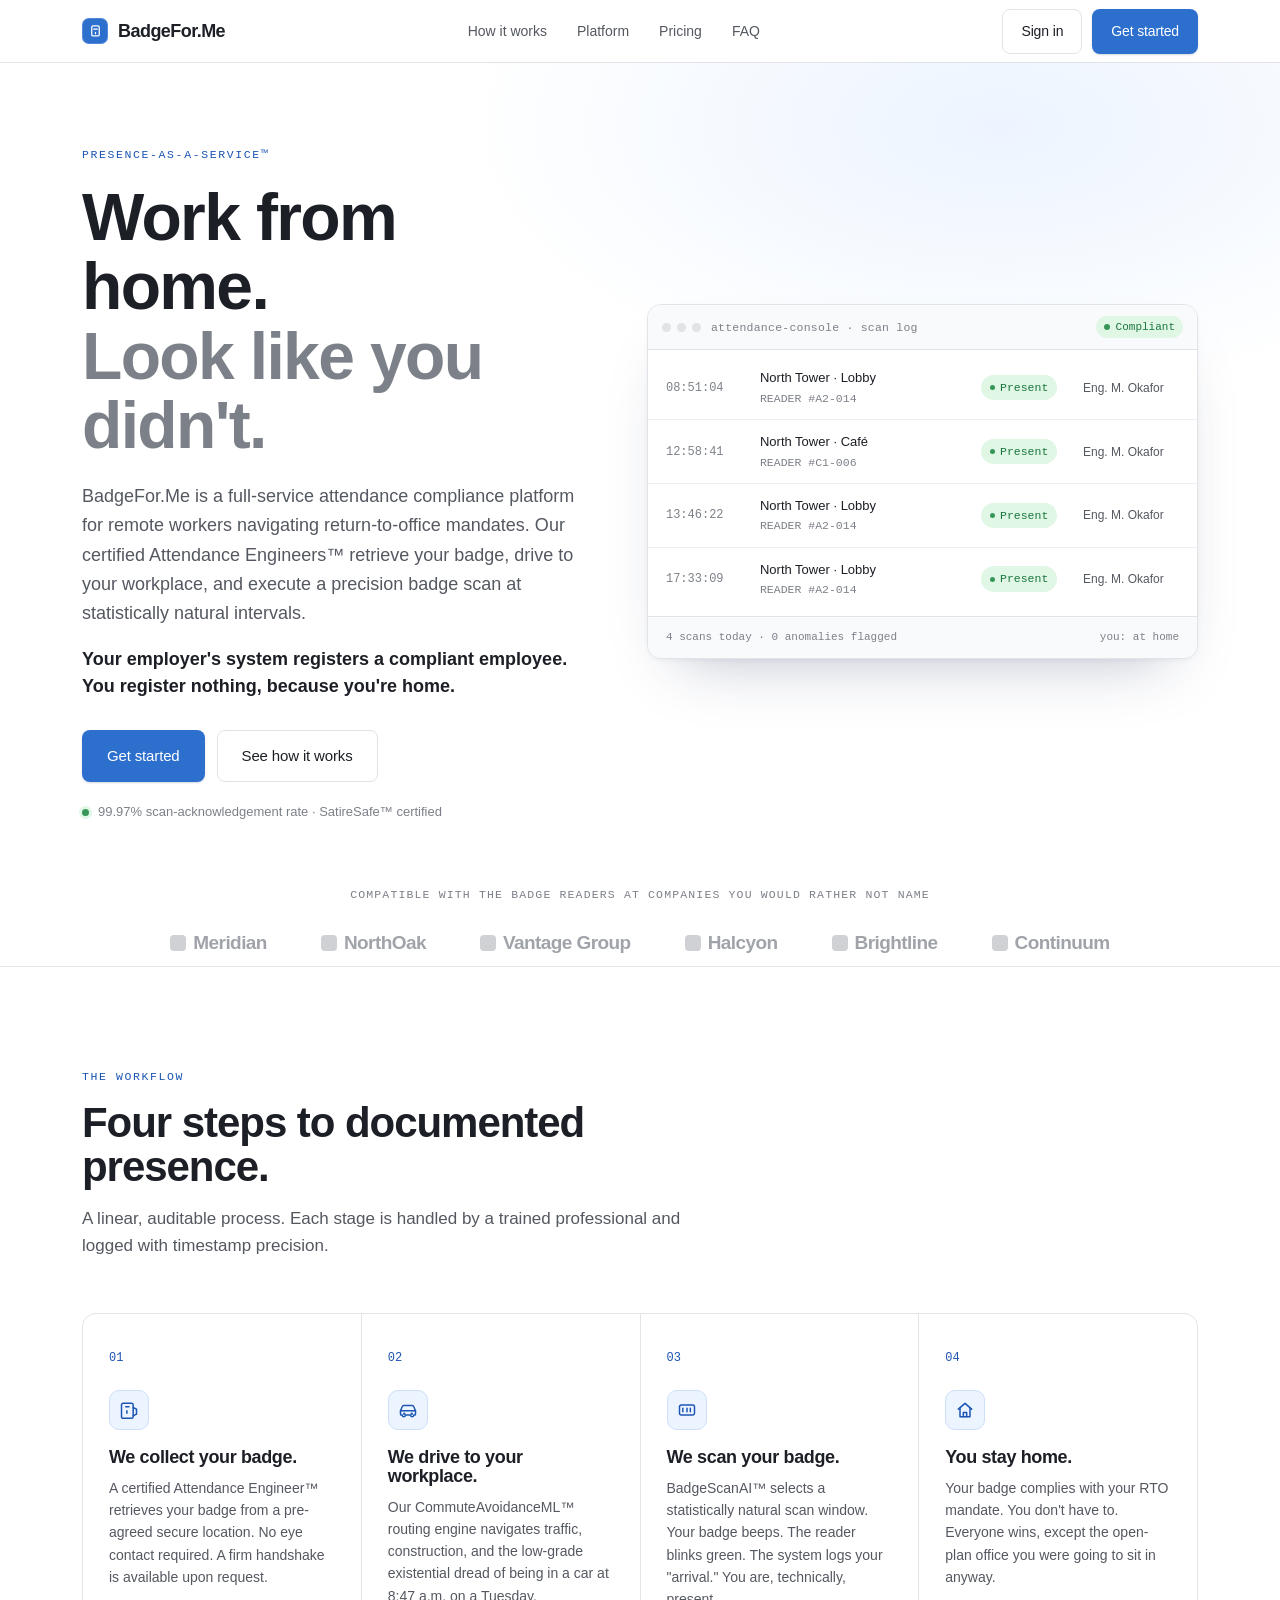
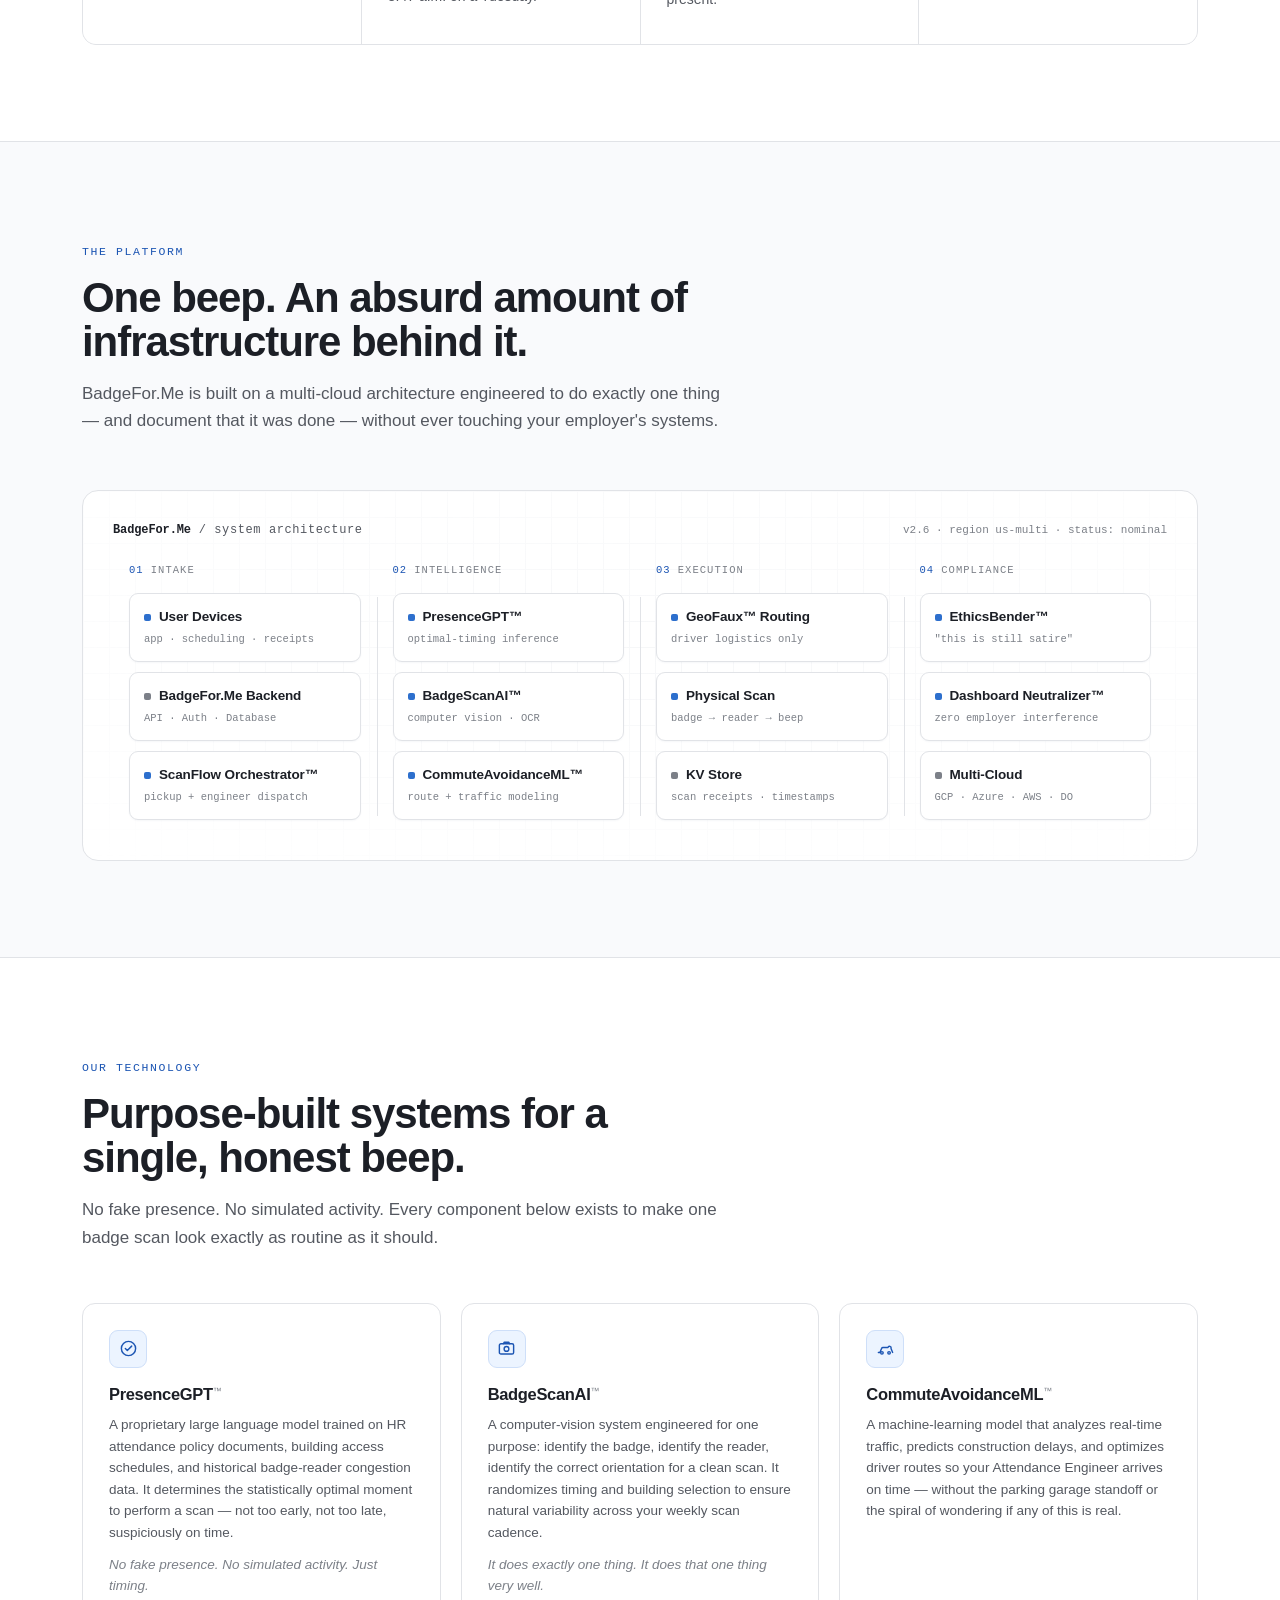
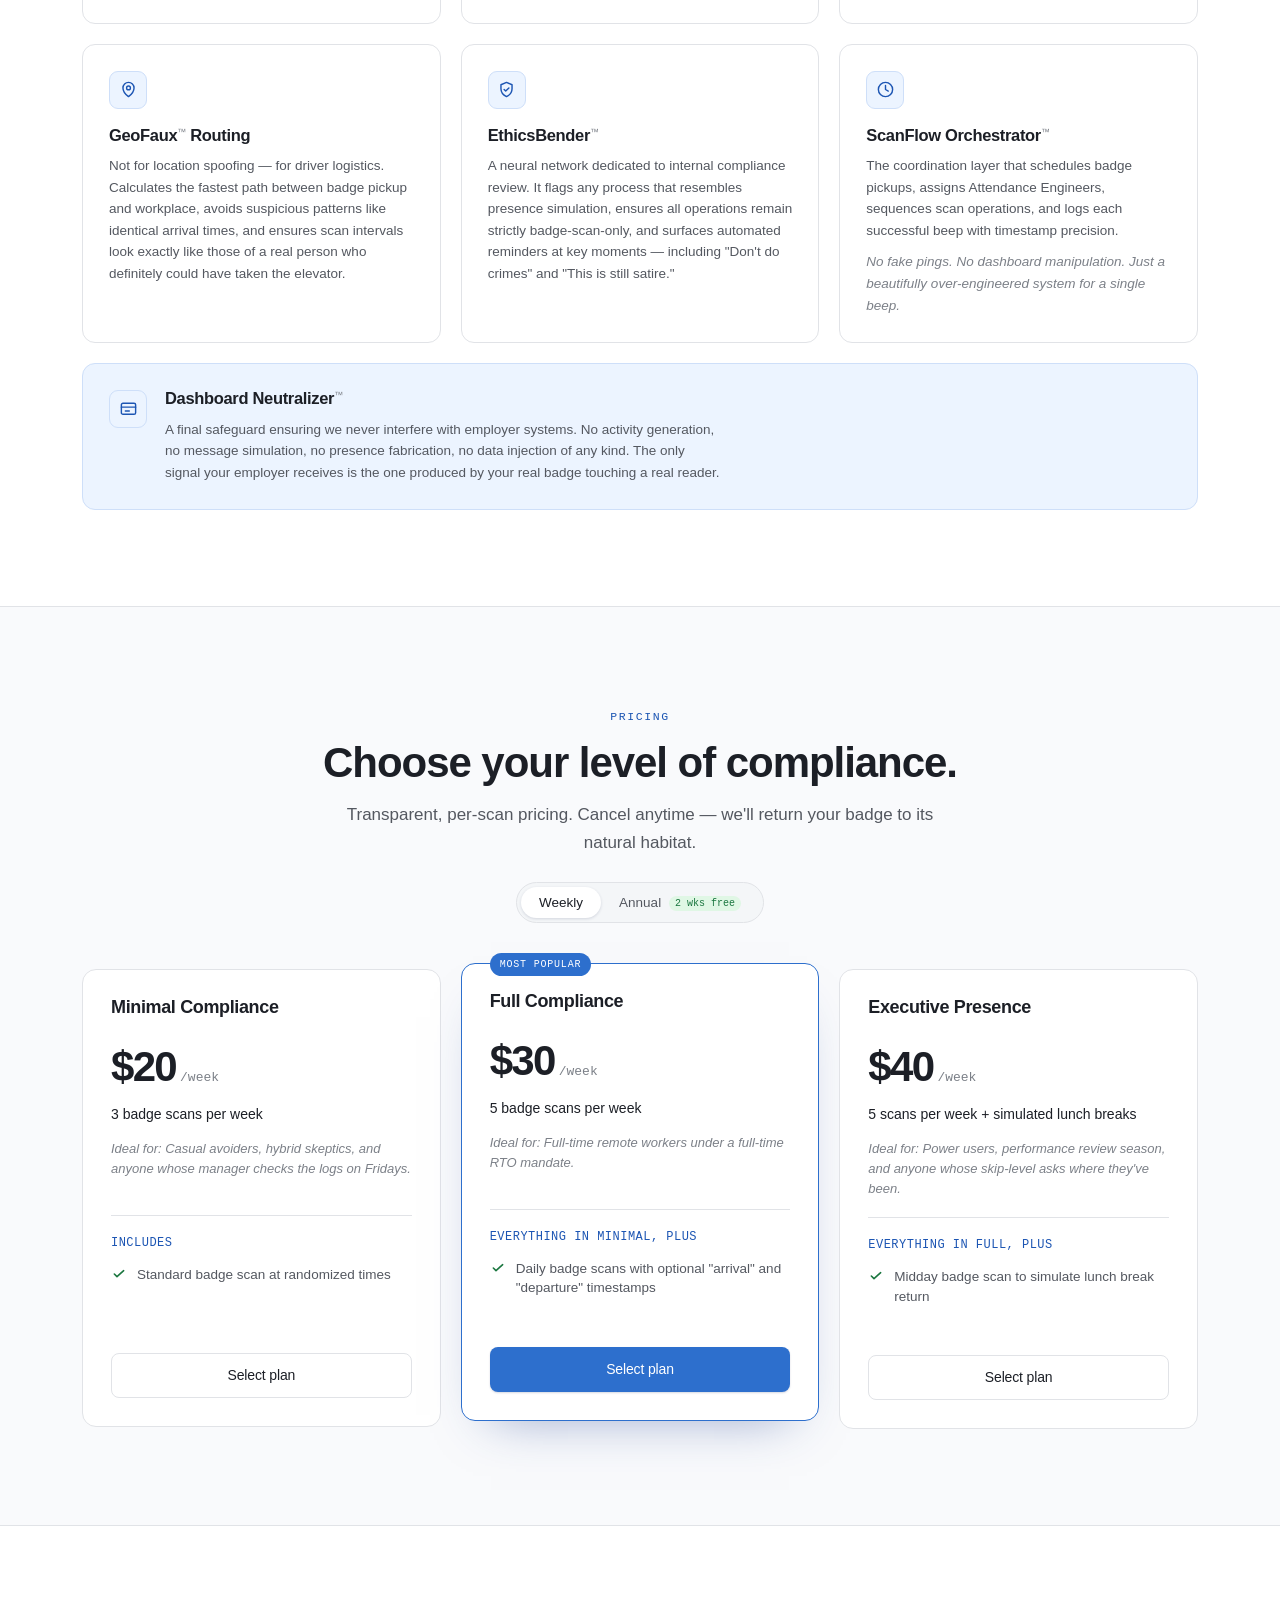
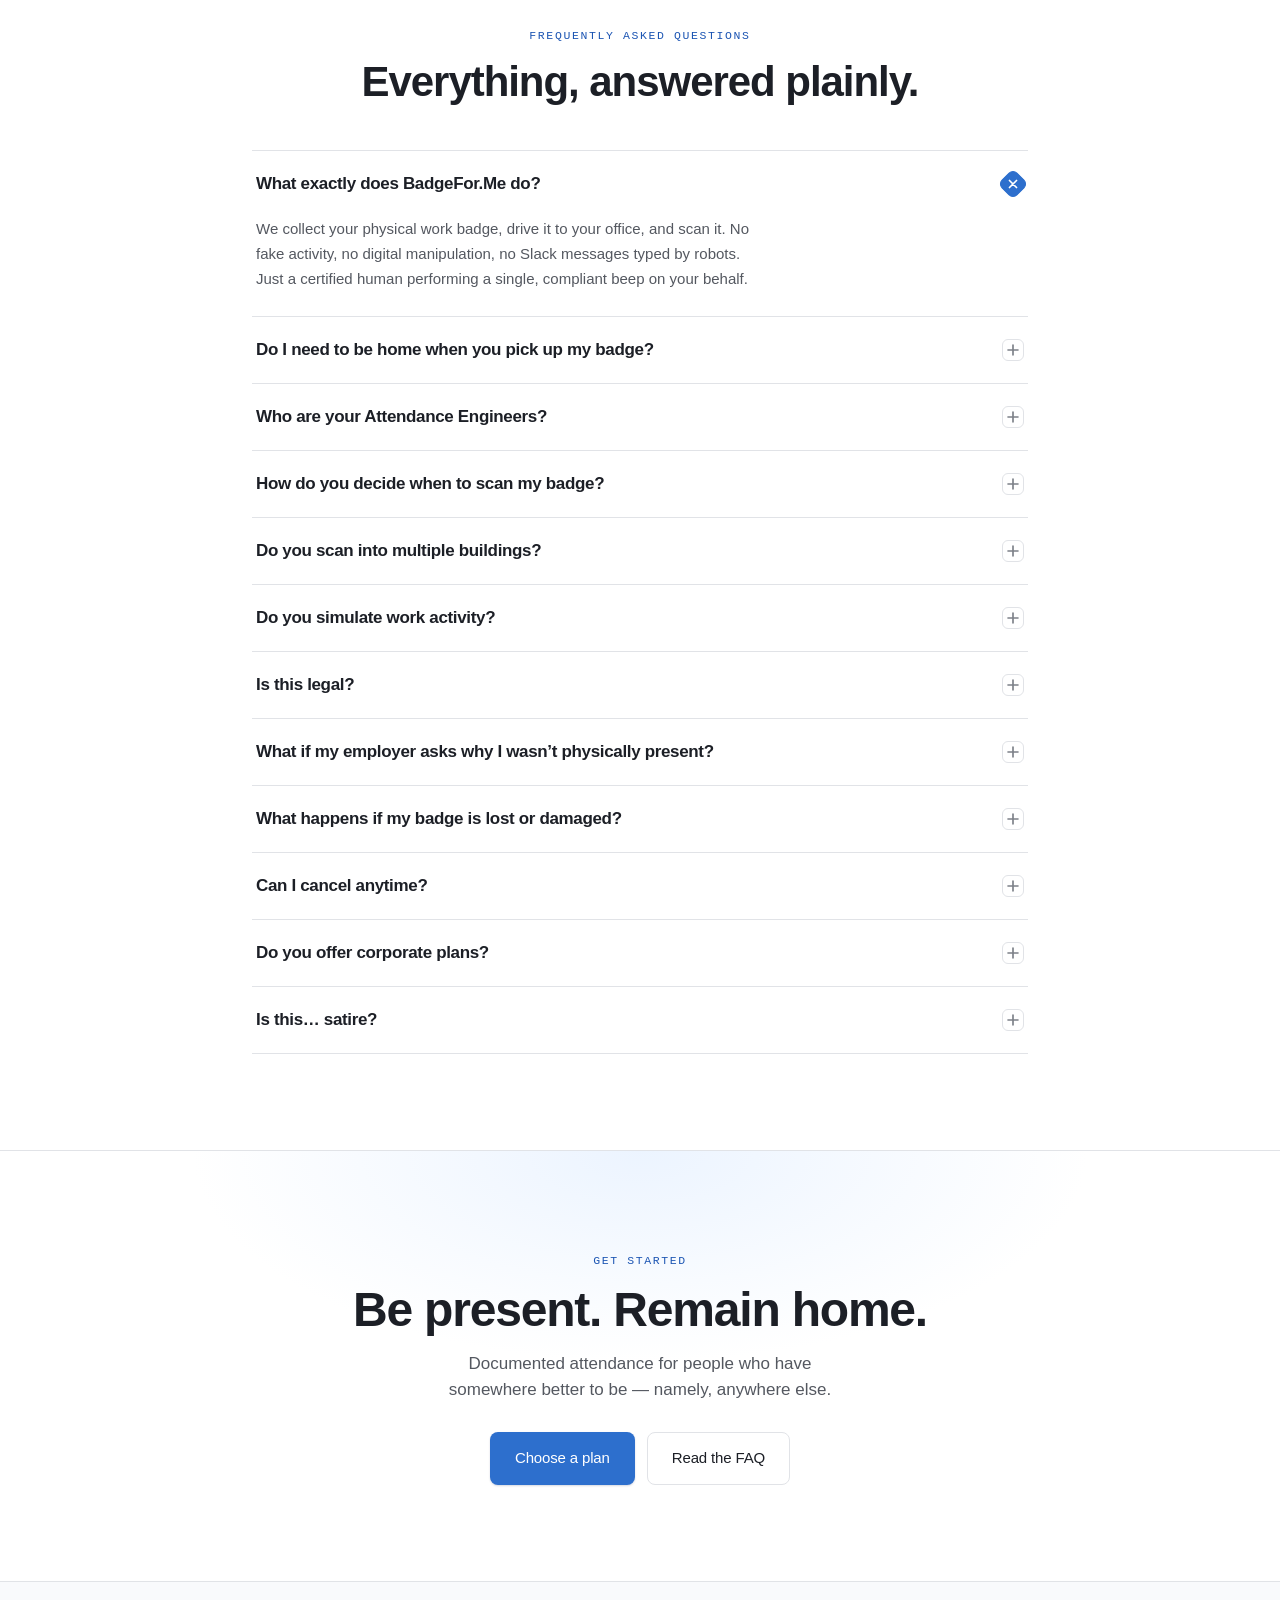
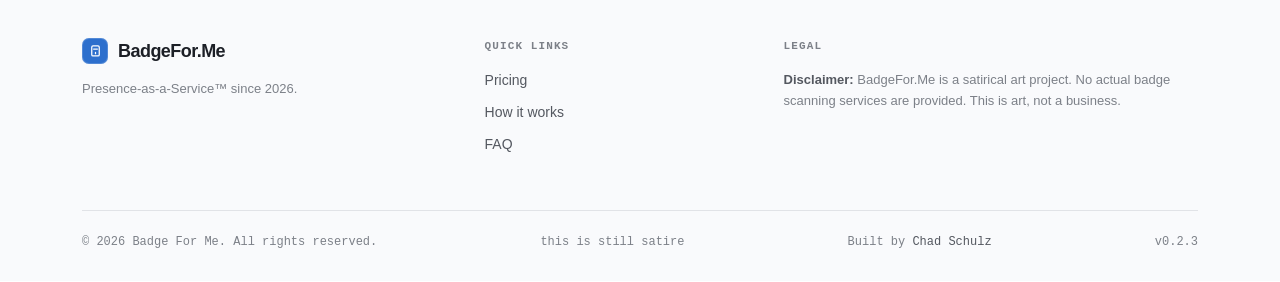
==== commit 75dd1853: "v0.2.3 — SEO improvements targeting return-to-office search intent Add robots.txt and sitemap.xml, r" ====
--- a/index.html
+++ b/index.html
@@ -3,9 +3,10 @@
   <head>
     <meta charset="UTF-8" />
     <meta name="viewport" content="width=device-width, initial-scale=1.0" />
-    <title>BadgeFor.Me — Presence-as-a-Service™ for Remote Workers</title>
-    <meta name="description" content="BadgeFor.Me sends certified Attendance Engineers to scan your badge while you work from home. The only RTO compliance solution built for the modern remote worker. (This is satire.)" />
-    <meta name="keywords" content="work from home, return to office, RTO mandate, badge scanning, remote work, office attendance" />
+    <title>BadgeFor.Me — Beat Your Return-to-Office Mandate</title>
+    <meta name="description" content="BadgeFor.Me sends Attendance Engineers to scan your badge at the office, keeping your return-to-office mandate compliant while you work from home. (Satire.)" />
+    <meta name="keywords" content="return to office, return-to-office mandate, RTO mandate, RTO policy, work from home, badge scanning, remote work, hybrid work, office attendance" />
+    <meta name="robots" content="index, follow" />
     <meta name="theme-color" content="#3b6bce" />
     <link rel="canonical" href="https://badgefor.me/" />
     <link rel="icon" href="/favicon.svg" type="image/svg+xml" />
@@ -14,8 +15,9 @@
     <meta property="og:type" content="website" />
     <meta property="og:url" content="https://badgefor.me/" />
     <meta property="og:site_name" content="BadgeFor.Me" />
+    <meta property="og:locale" content="en_US" />
     <meta property="og:title" content="BadgeFor.Me — Presence-as-a-Service™" />
-    <meta property="og:description" content="Your badge goes to the office. You don't. Professional attendance compliance for remote workers navigating RTO mandates." />
+    <meta property="og:description" content="Your badge goes to the office. You don't. Professional attendance compliance for remote workers navigating return-to-office (RTO) mandates." />
     <meta property="og:image" content="https://badgefor.me/assets/images/og-image.png" />
     <meta property="og:image:width" content="1200" />
     <meta property="og:image:height" content="630" />
@@ -23,7 +25,7 @@
     <!-- Twitter Card -->
     <meta name="twitter:card" content="summary_large_image" />
     <meta name="twitter:title" content="BadgeFor.Me — Presence-as-a-Service™" />
-    <meta name="twitter:description" content="Your badge goes to the office. You don't. Professional attendance compliance for remote workers navigating RTO mandates." />
+    <meta name="twitter:description" content="Your badge goes to the office. You don't. Professional attendance compliance for remote workers navigating return-to-office (RTO) mandates." />
     <meta name="twitter:image" content="https://badgefor.me/assets/images/og-image.png" />
 
     <!-- Structured data -->
@@ -33,11 +35,8 @@
       "@type": "WebSite",
       "name": "BadgeFor.Me",
       "url": "https://badgefor.me/",
-      "description": "Presence-as-a-Service™ — professional badge scanning compliance for remote workers navigating RTO mandates.",
-      "potentialAction": {
-        "@type": "SearchAction",
-        "target": "https://badgefor.me/#pricing"
-      }
+      "inLanguage": "en",
+      "description": "Presence-as-a-Service™ — professional badge scanning compliance for remote workers navigating return-to-office (RTO) mandates."
     }
     </script>
 
@@ -521,7 +520,7 @@
           <span>&copy; 2026 Badge For Me. All rights reserved.</span>
           <span>this is still satire</span>
           <span>Built by <a href="https://squalr.us" target="_blank" rel="noopener">Chad Schulz</a></span>
-          <span>v0.2.2</span>
+          <span>v0.2.3</span>
         </div>
       </div>
     </footer>
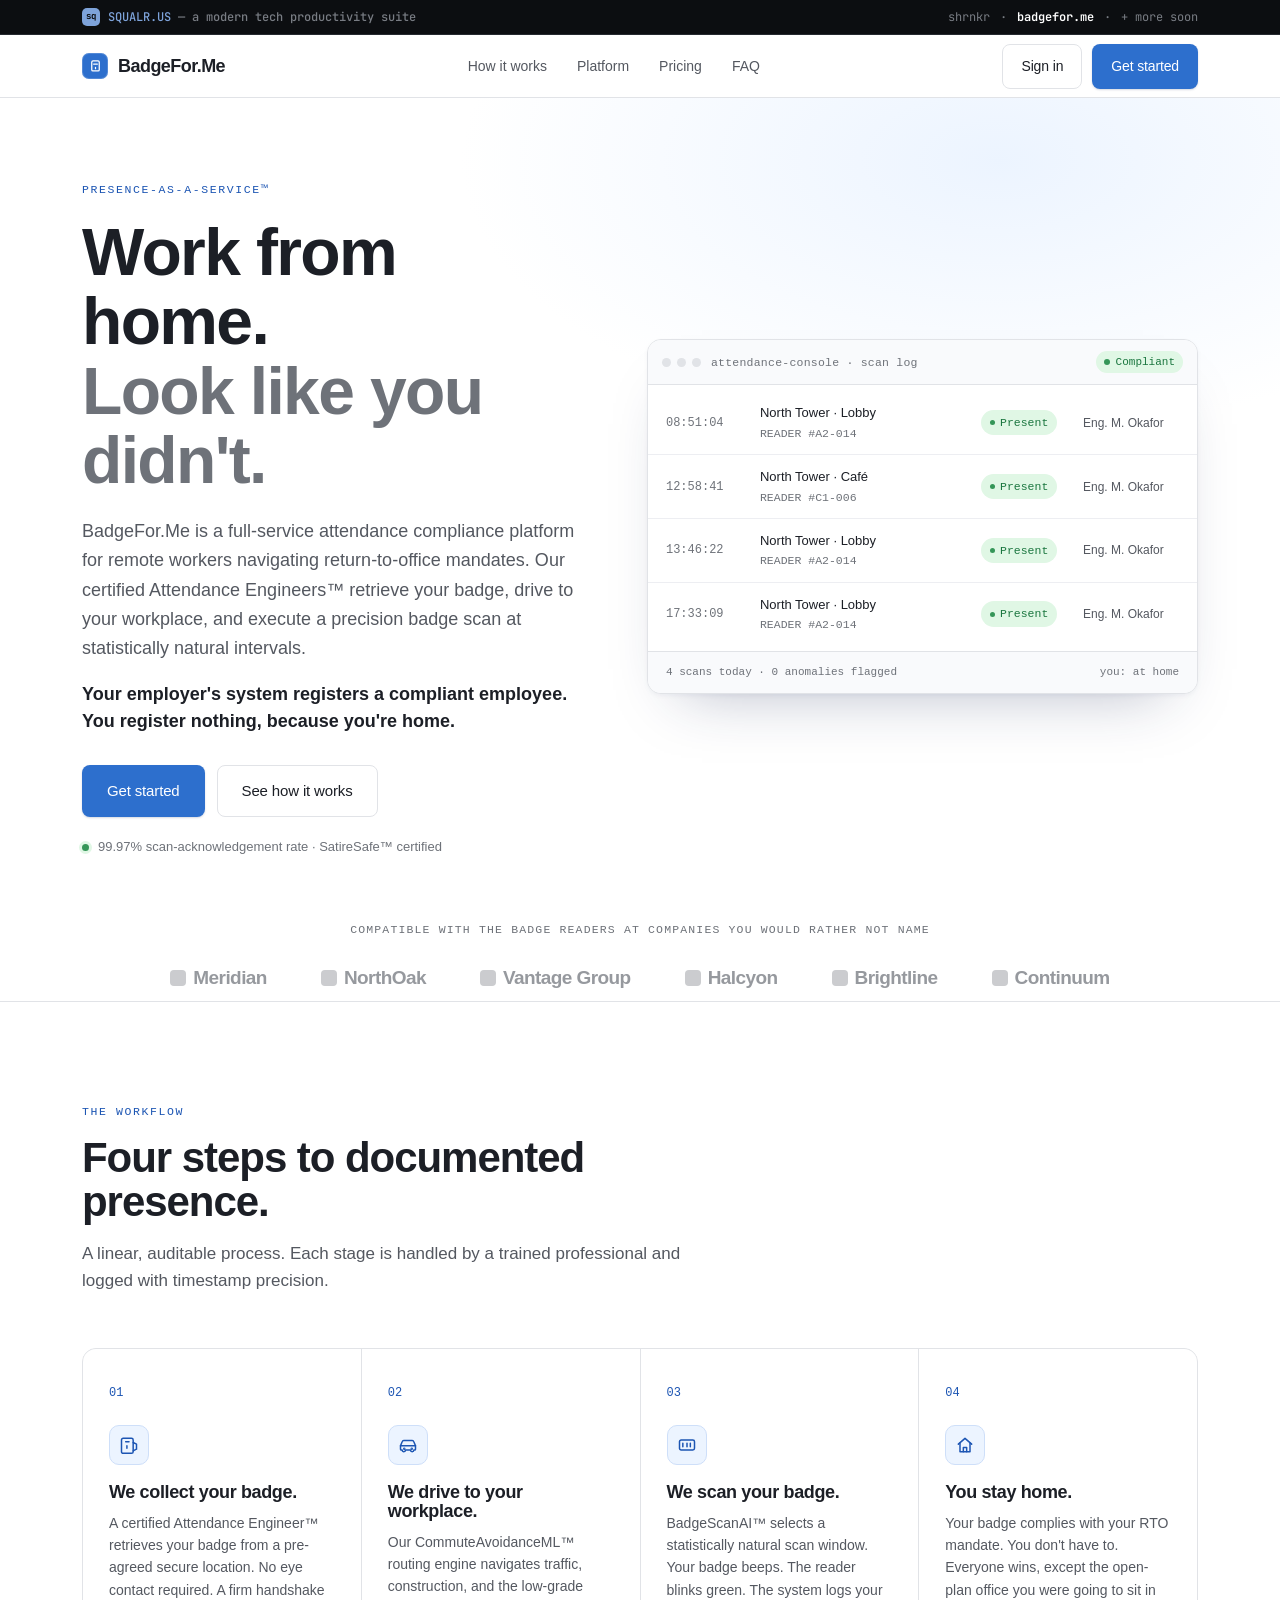
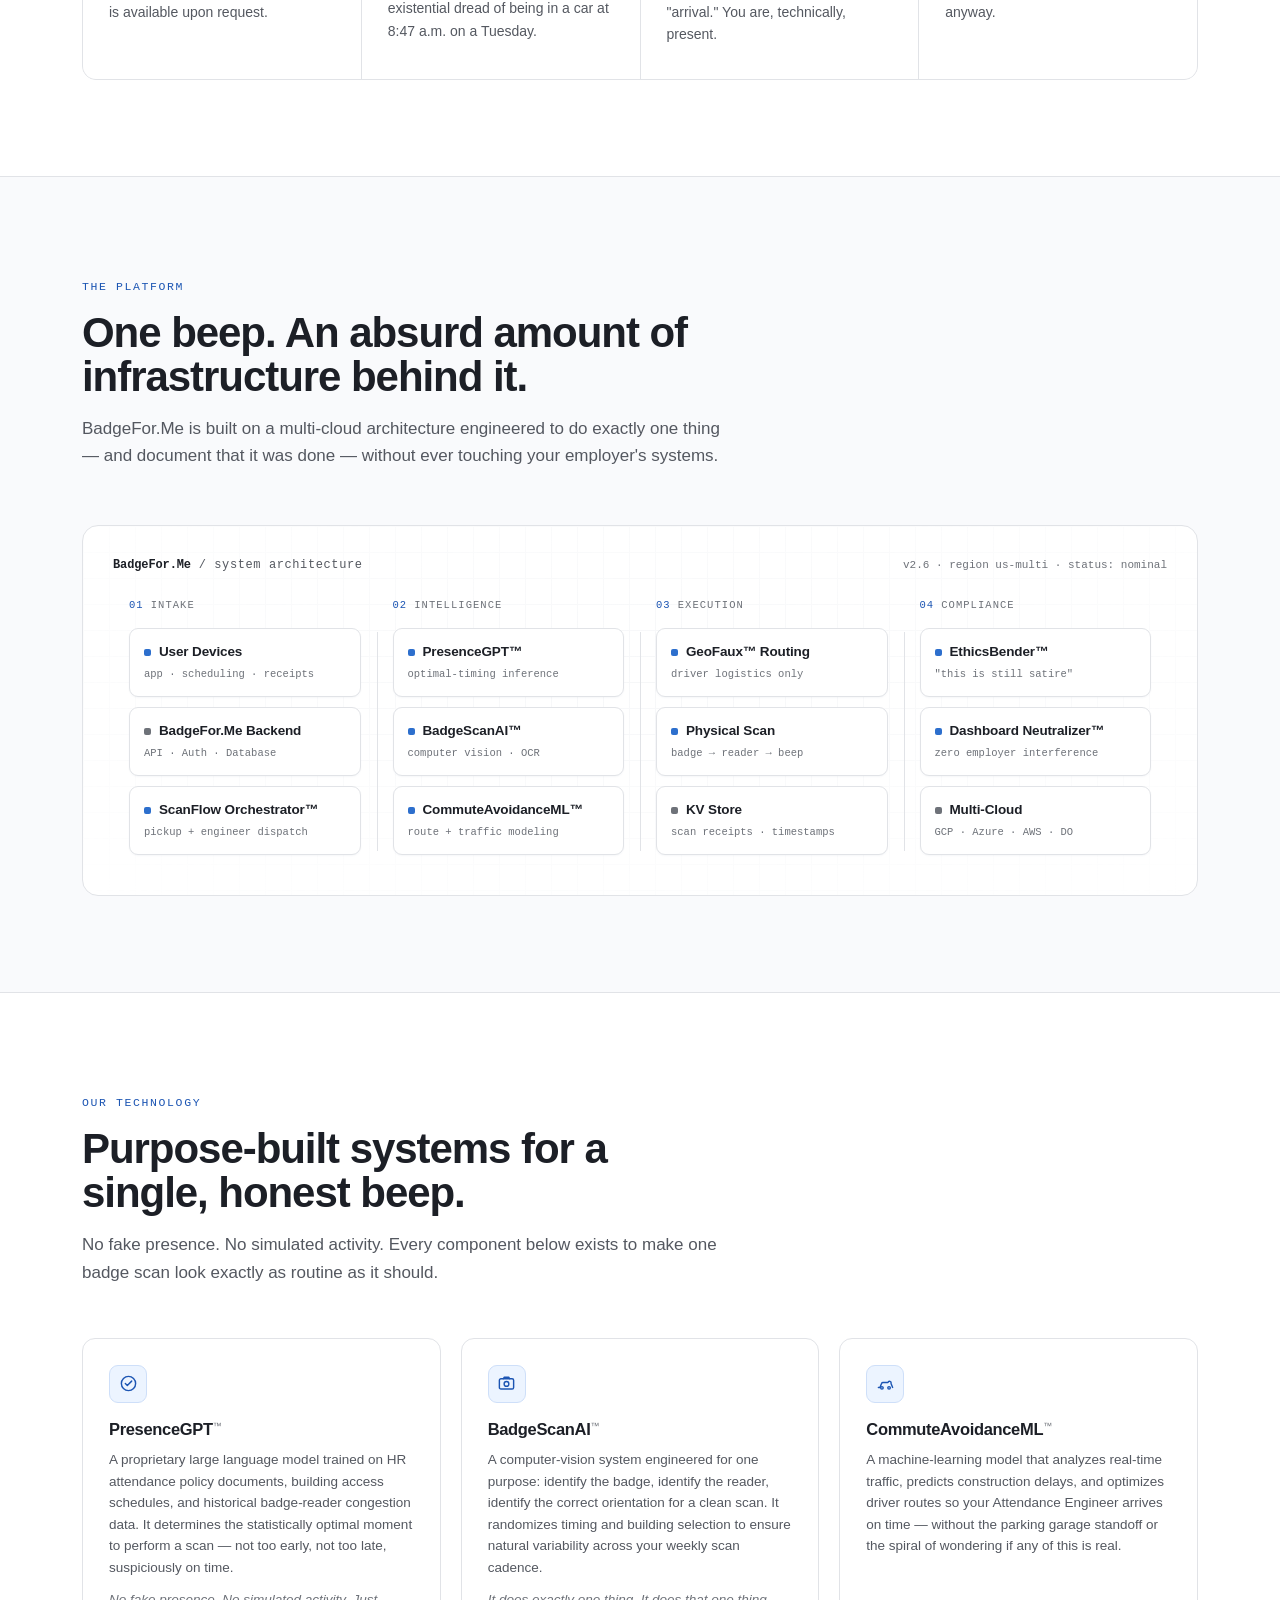
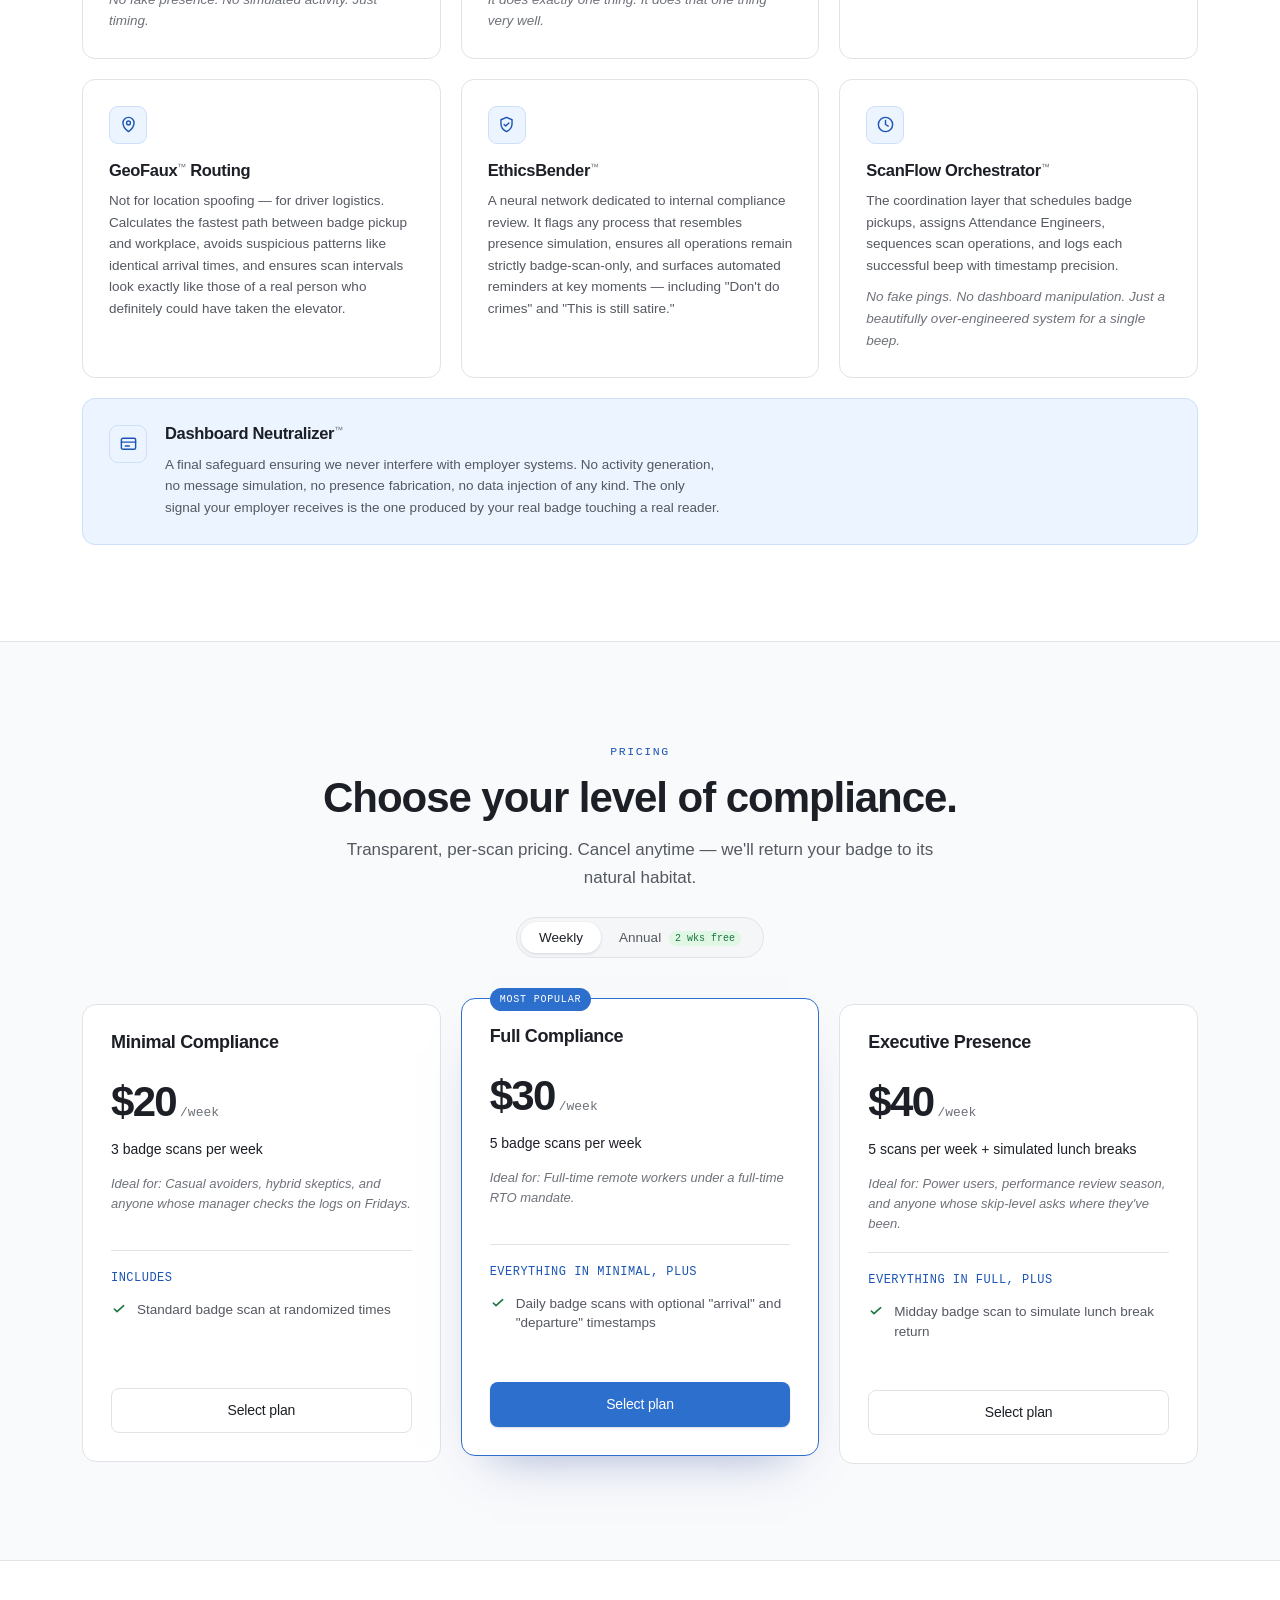
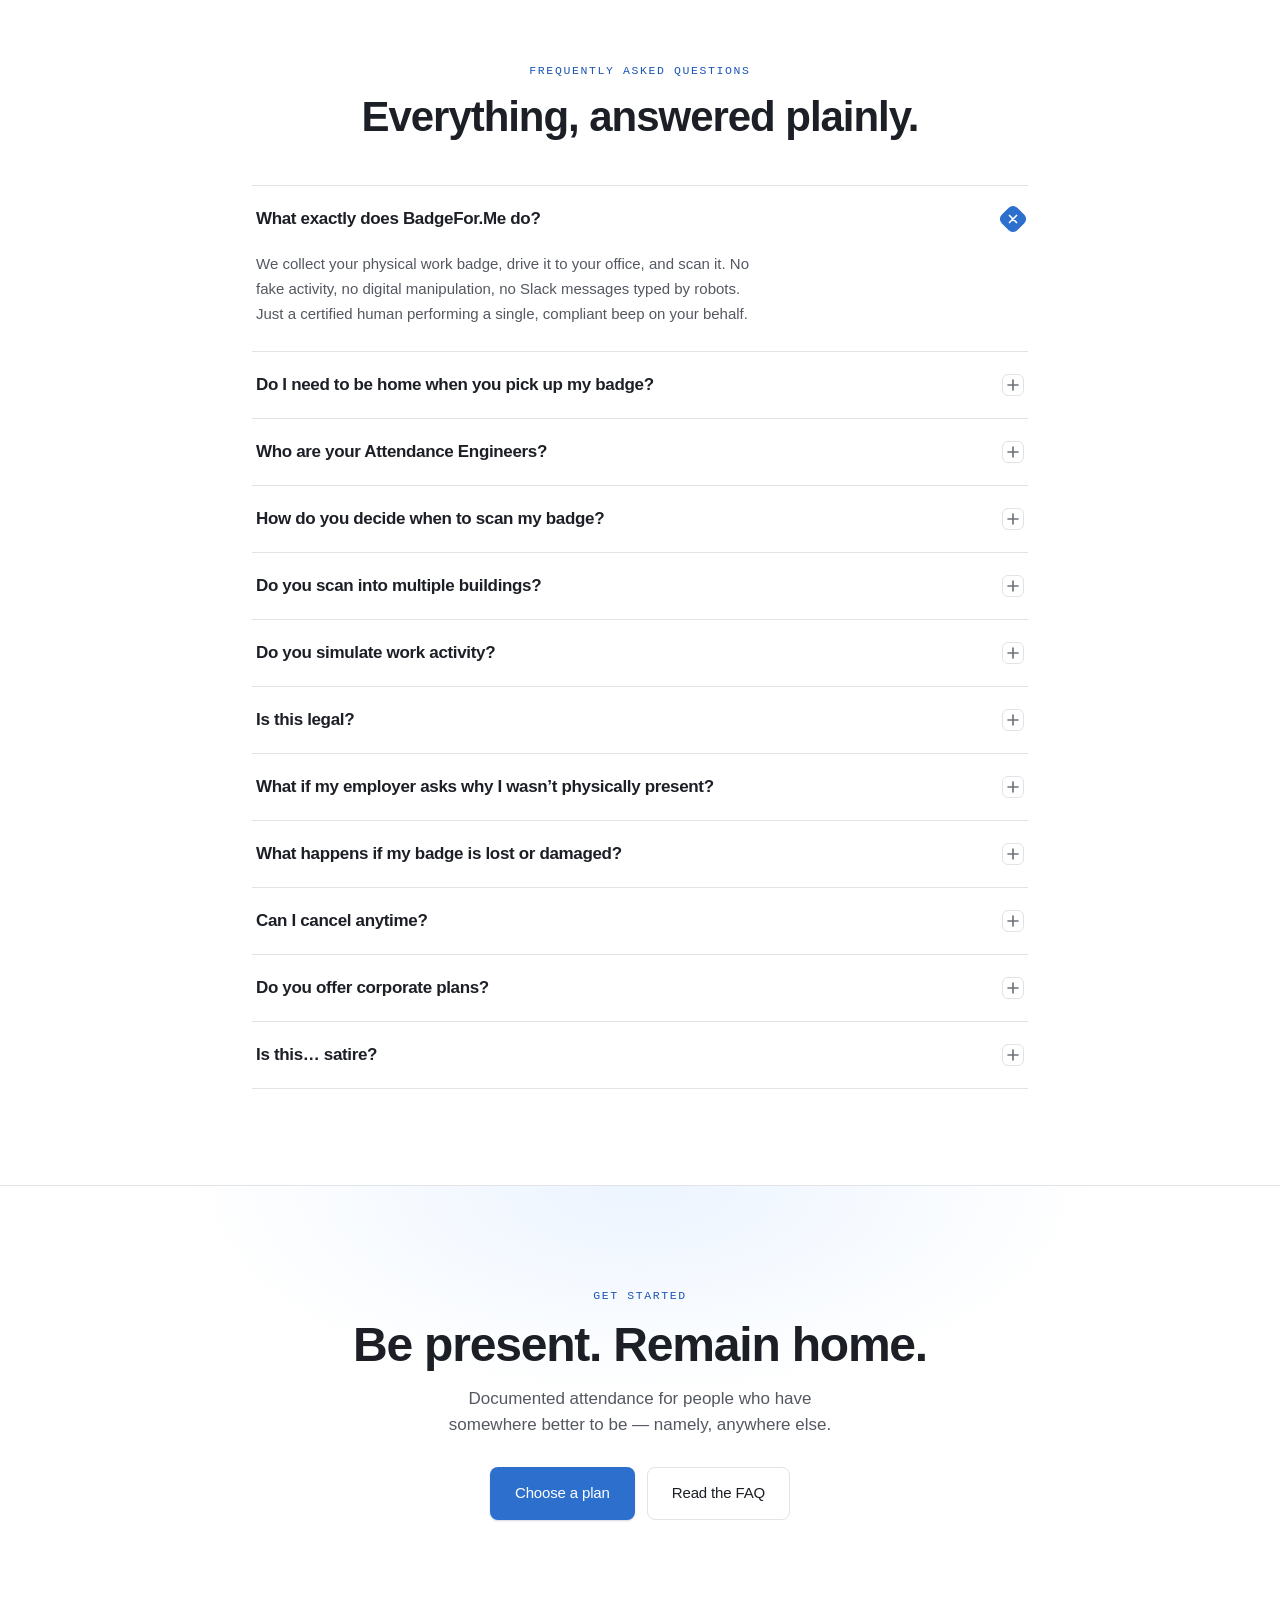
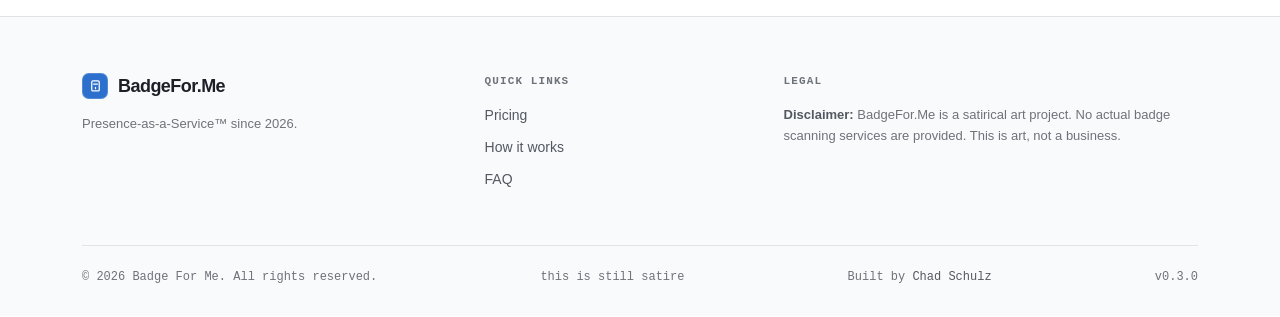
==== commit 87015ce5: "v0.3.0 — add squalr.us suite bar linking site to product suite" ====
--- a/index.html
+++ b/index.html
@@ -40,6 +40,9 @@
     }
     </script>
 
+    <link rel="preconnect" href="https://fonts.googleapis.com/" />
+    <link rel="preconnect" href="https://fonts.gstatic.com/" crossorigin />
+    <link href="https://fonts.googleapis.com/css2?family=JetBrains+Mono:wght@400;500;600;700&display=swap" rel="stylesheet" />
     <link rel="stylesheet" href="css/styles.css" />
   </head>
 
@@ -54,30 +57,48 @@
 
   <body>
 
-    <!-- NAV -->
-    <header class="nav">
-      <div class="wrap nav-in">
-        <a class="brand" href="#top">
-          <span class="mark">
-            <svg viewBox="0 0 24 24" fill="none">
-              <rect x="6" y="3" width="12" height="16" rx="2" stroke="#fff" stroke-width="2"/>
-              <path d="M9 8h6M12 13.5v2" stroke="#fff" stroke-width="2" stroke-linecap="round"/>
-            </svg>
-          </span>
-          BadgeFor.Me
-        </a>
-        <nav class="nav-links">
-          <a href="#how">How it works</a>
-          <a href="#platform">Platform</a>
-          <a href="#pricing">Pricing</a>
-          <a href="#faq">FAQ</a>
-        </nav>
-        <div class="nav-cta">
-          <a class="btn btn-ghost" href="https://squalr.us" target="_blank" rel="noopener">Sign in</a>
-          <a class="btn btn-primary" href="#pricing">Get started</a>
+    <div class="site-topstack">
+      <div class="suite-bar">
+        <div class="wrap suite-bar-in">
+          <a class="suite-bar-brand" href="https://squalr.us/" target="_blank" rel="noopener">
+            <span class="suite-bar-mark">sq</span>
+            <span>SQUALR.US <span class="suite-bar-desc">&mdash; a modern tech productivity suite</span></span>
+          </a>
+          <div class="suite-bar-links">
+            <a href="https://shrnkr.dev/" target="_blank" rel="noopener">shrnkr</a>
+            <span class="suite-bar-dot">&middot;</span>
+            <span class="suite-bar-current">badgefor.me</span>
+            <span class="suite-bar-dot">&middot;</span>
+            <span class="suite-bar-soon">+ more soon</span>
+          </div>
         </div>
       </div>
-    </header>
+
+      <!-- NAV -->
+      <header class="nav">
+        <div class="wrap nav-in">
+          <a class="brand" href="#top">
+            <span class="mark">
+              <svg viewBox="0 0 24 24" fill="none">
+                <rect x="6" y="3" width="12" height="16" rx="2" stroke="#fff" stroke-width="2"/>
+                <path d="M9 8h6M12 13.5v2" stroke="#fff" stroke-width="2" stroke-linecap="round"/>
+              </svg>
+            </span>
+            BadgeFor.Me
+          </a>
+          <nav class="nav-links">
+            <a href="#how">How it works</a>
+            <a href="#platform">Platform</a>
+            <a href="#pricing">Pricing</a>
+            <a href="#faq">FAQ</a>
+          </nav>
+          <div class="nav-cta">
+            <a class="btn btn-ghost" href="https://squalr.us" target="_blank" rel="noopener">Sign in</a>
+            <a class="btn btn-primary" href="#pricing">Get started</a>
+          </div>
+        </div>
+      </header>
+    </div>
 
     <main id="top">
 
@@ -520,7 +541,7 @@
           <span>&copy; 2026 Badge For Me. All rights reserved.</span>
           <span>this is still satire</span>
           <span>Built by <a href="https://squalr.us" target="_blank" rel="noopener">Chad Schulz</a></span>
-          <span>v0.2.3</span>
+          <span>v0.3.0</span>
         </div>
       </div>
     </footer>
--- a/css/styles.css
+++ b/css/styles.css
@@ -4,7 +4,7 @@
   --paper-3: oklch(0.972 0.004 256);
   --ink: oklch(0.24 0.014 262);
   --ink-2: oklch(0.46 0.014 262);
-  --ink-3: oklch(0.6 0.012 262);
+  --ink-3: oklch(0.55 0.012 262);
   --line: oklch(0.915 0.006 262);
   --line-2: oklch(0.95 0.005 262);
   --accent: oklch(0.55 0.16 258);
@@ -75,11 +75,41 @@
 .btn-ghost:hover { border-color: var(--ink-3); background: var(--paper-2); }
 .btn-lg { padding: 14px 24px; font-size: 15px; }
 
+/* ---------- suite bar ---------- */
+/* Kept pixel-identical to squish.dev's suite bar (same repo pattern) except
+   the squalr.us brand color, which is the one thing allowed to vary per site. */
+.site-topstack { position: sticky; top: 0; z-index: 50; }
+.suite-bar { background: #0C0E11; border-bottom: 1px solid #262A30; }
+.suite-bar-in {
+  display: flex; align-items: center; justify-content: space-between; gap: 16px;
+  height: 34px;
+  font-family: 'JetBrains Mono', monospace; font-size: 12px;
+}
+.suite-bar-brand {
+  display: flex; align-items: center; gap: 8px;
+  color: oklch(0.71 0.09 258); text-decoration: none; font-weight: 500;
+  white-space: nowrap; overflow: hidden;
+}
+.suite-bar-brand:hover { color: #fff; }
+.suite-bar-mark {
+  flex: none; width: 18px; height: 18px; border-radius: 5px;
+  background: oklch(0.71 0.09 258); color: #0C0E11;
+  display: flex; align-items: center; justify-content: center;
+  font-size: 9px; font-weight: 700;
+}
+.suite-bar-desc { color: #787C83; }
+.suite-bar-links { display: flex; align-items: center; gap: 10px; white-space: nowrap; }
+.suite-bar-links a { color: #787C83; text-decoration: none; transition: color .15s ease; }
+.suite-bar-links a:hover { color: oklch(0.71 0.09 258); }
+.suite-bar-current { color: #fff; font-weight: 600; }
+.suite-bar-soon { color: #787C83; }
+.suite-bar-dot { color: #787C83; }
+@media (max-width: 560px) {
+  .suite-bar-desc, .suite-bar-soon { display: none; }
+}
+
 /* ---------- nav ---------- */
 header.nav {
-  position: sticky;
-  top: 0;
-  z-index: 50;
   background: color-mix(in oklch, var(--paper) 86%, transparent);
   backdrop-filter: blur(12px);
   border-bottom: 1px solid var(--line);
